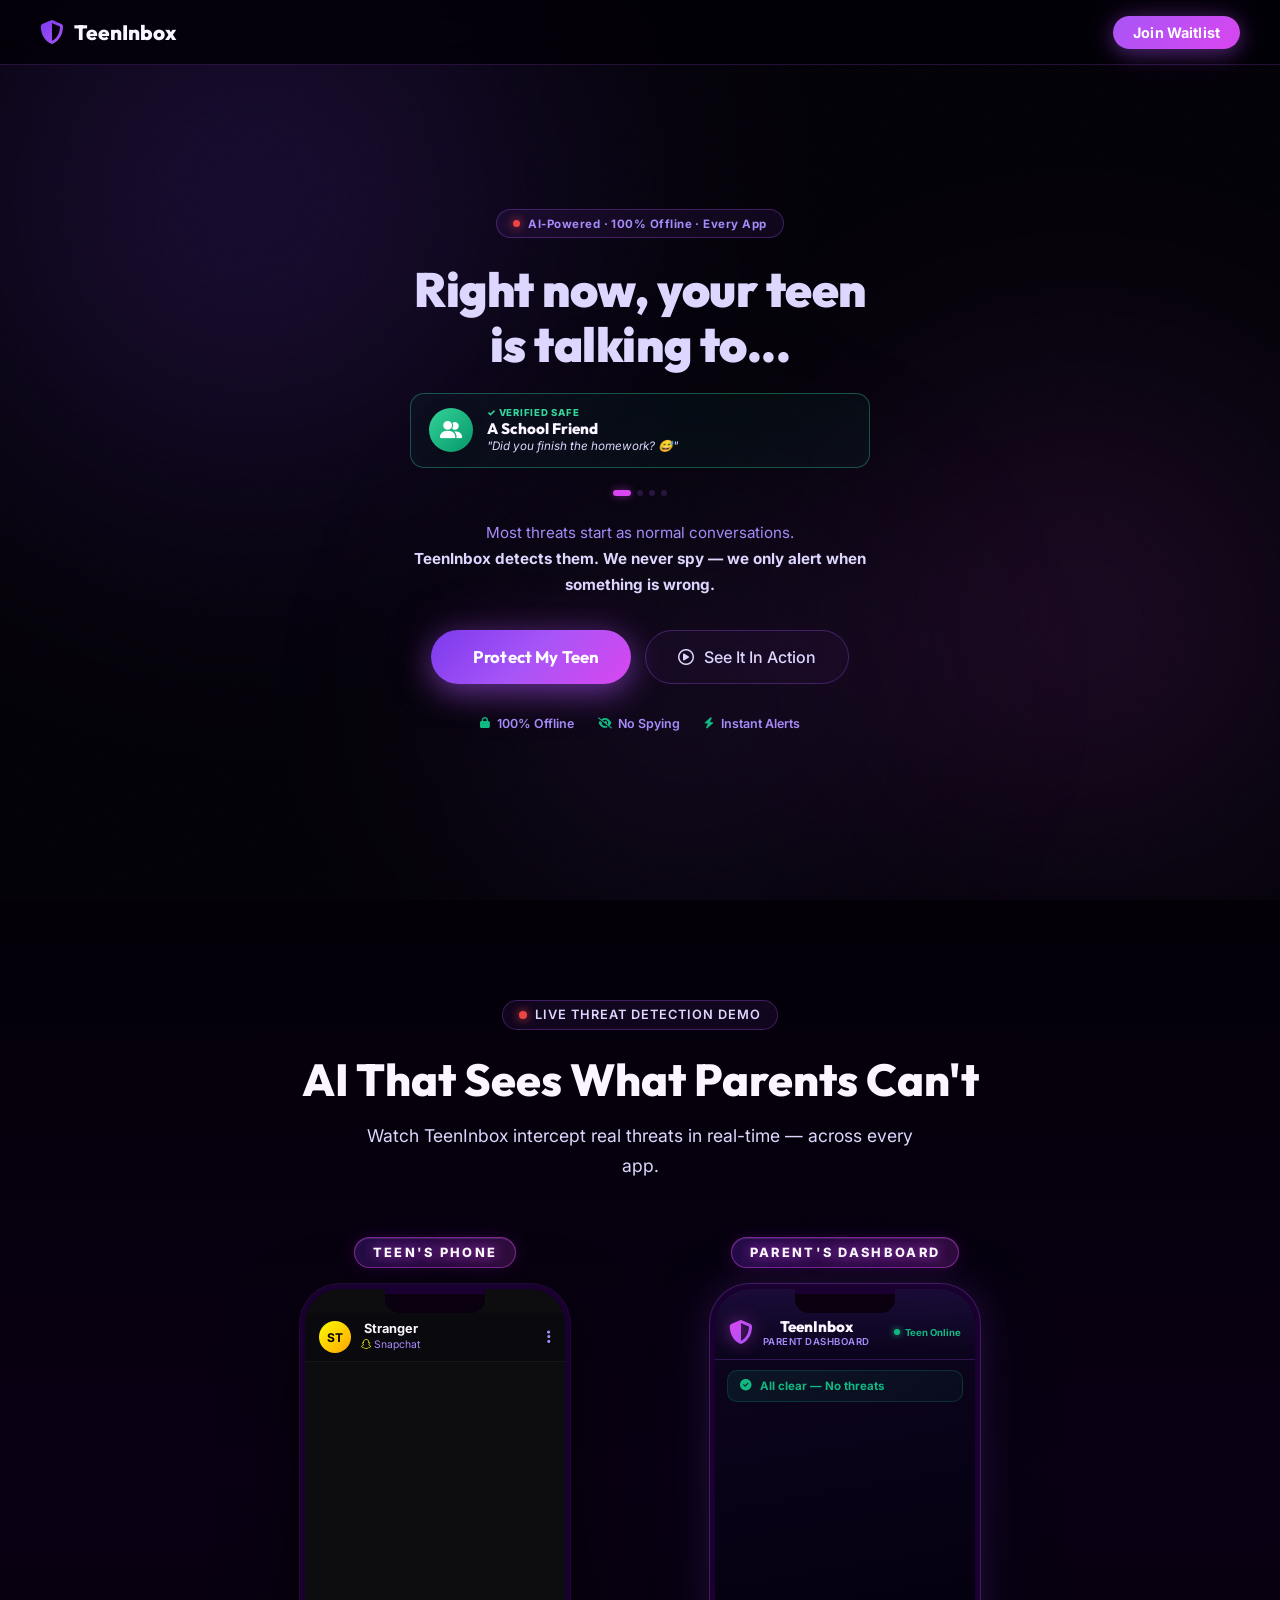
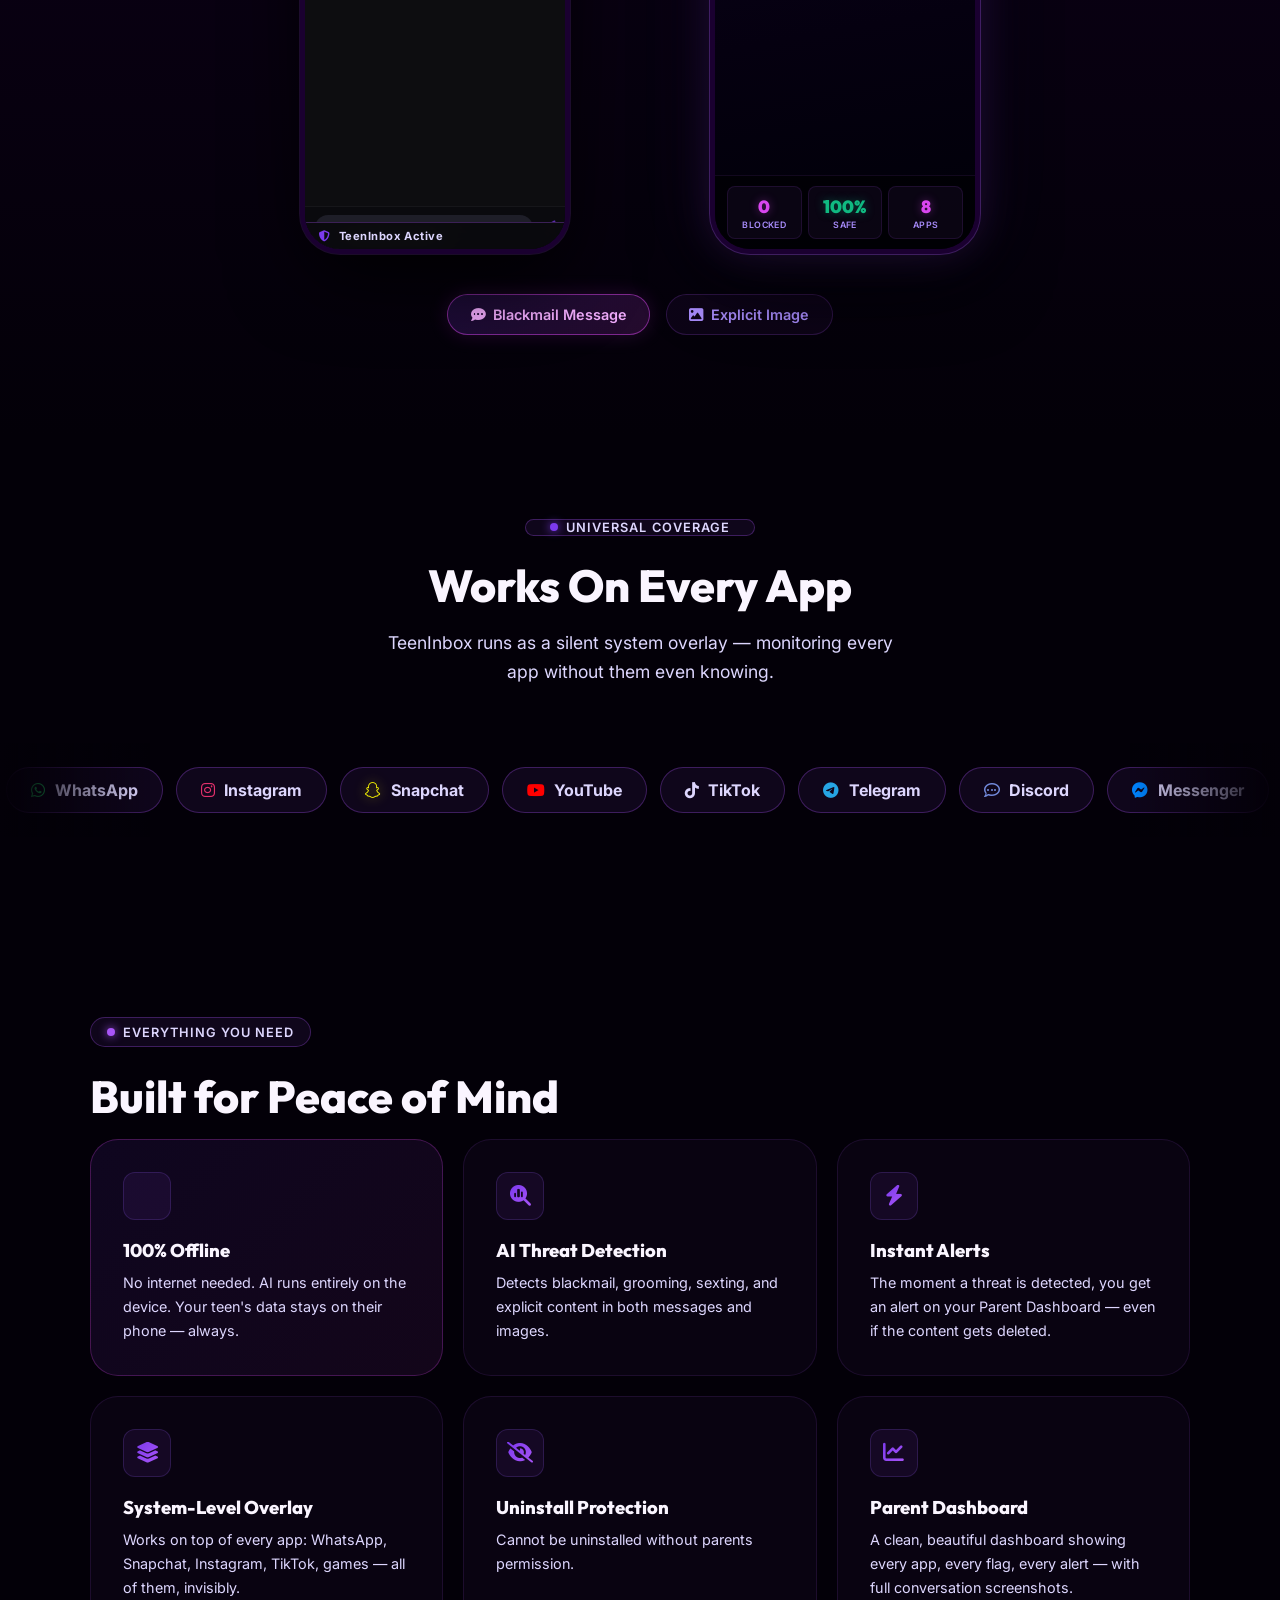
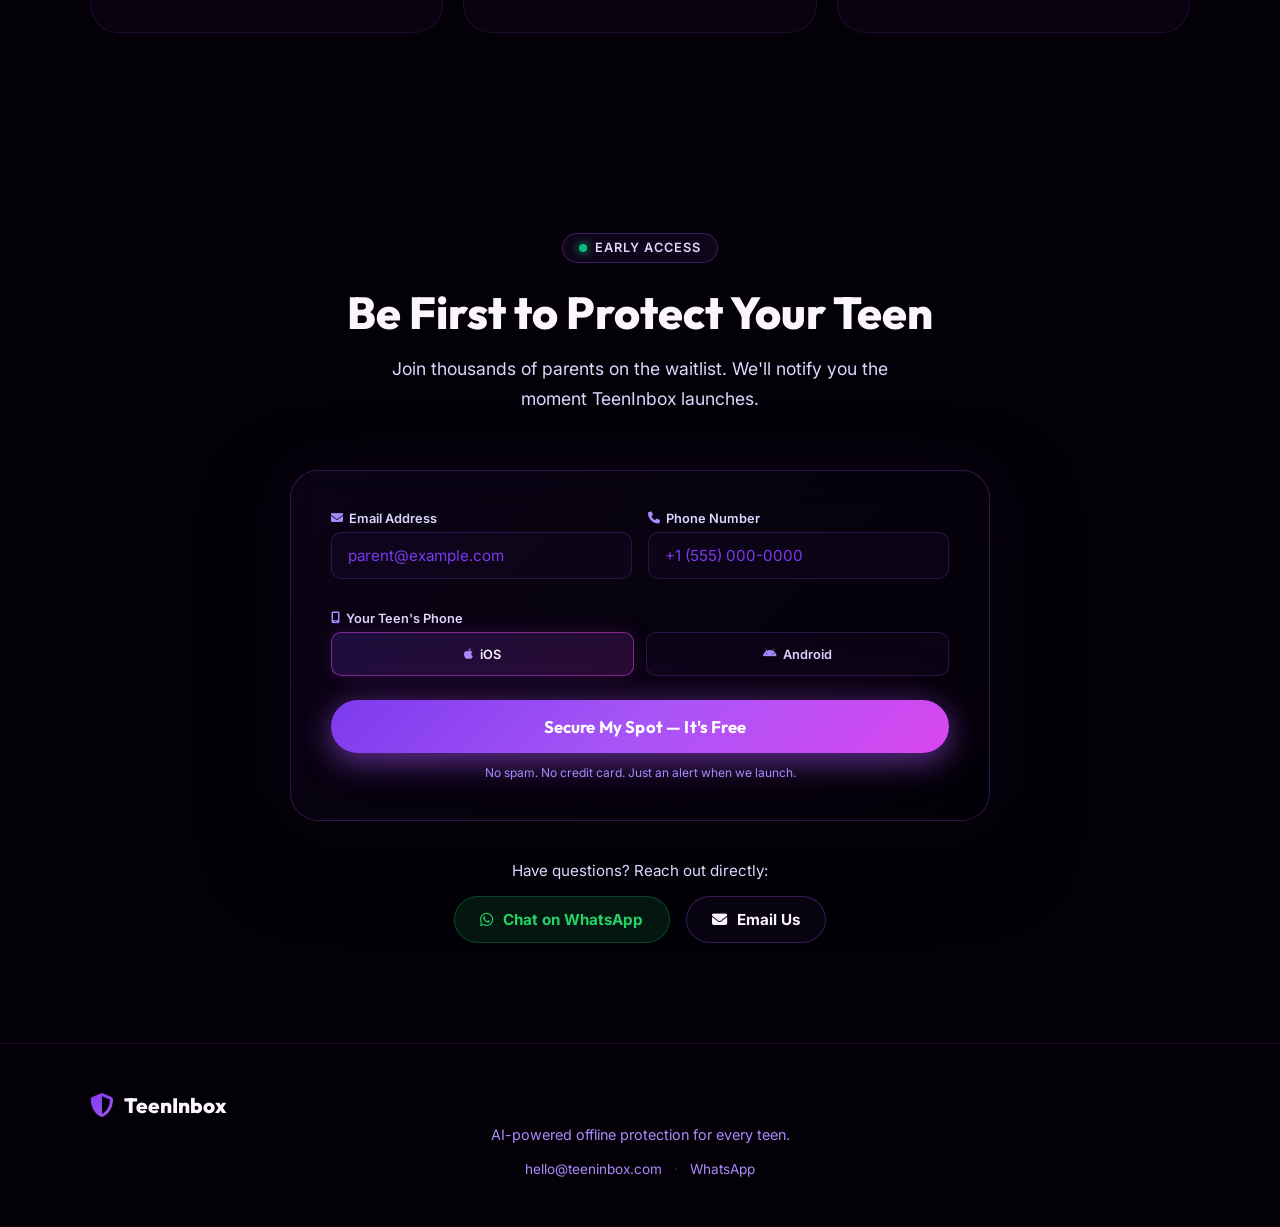
==== index.html @ 95991aaf "inital code" ====
<!DOCTYPE html>
<html lang="en">

<head>
    <meta charset="UTF-8">
    <meta name="viewport" content="width=device-width, initial-scale=1.0">
    <meta name="description"
        content="TeenInbox — AI-powered threat detection that monitors every app on your teen's phone, completely offline. Real-time alerts to parents.">
    <title>TeenInbox — Keep Your Teen Safe Online</title>
    <link rel="icon" type="image/svg+xml" href="favicon.svg">

    <link rel="preconnect" href="https://fonts.googleapis.com">
    <link rel="preconnect" href="https://fonts.gstatic.com" crossorigin>
    <link
        href="https://fonts.googleapis.com/css2?family=Outfit:wght@300;400;500;600;700;800;900&family=Inter:wght@300;400;500;600&display=swap"
        rel="stylesheet">
    <link rel="stylesheet" href="https://cdnjs.cloudflare.com/ajax/libs/font-awesome/6.5.1/css/all.min.css">
    <link rel="stylesheet" href="style.css">
</head>

<body>

    <!-- Cinematic Background -->
    <div id="bg-canvas">
        <div class="aurora aurora-1"></div>
        <div class="aurora aurora-2"></div>
        <div class="aurora aurora-3"></div>
        <div class="noise"></div>
    </div>

    <!-- ============================================================
     NAV
============================================================ -->
    <nav id="navbar">
        <div class="nav-inner">
            <div class="nav-logo">
                <i class="fa-solid fa-shield-halved nav-logo-icon"></i>
                <span>TeenInbox</span>
            </div>
            <div class="nav-actions">
                <a href="#waitlist" class="nav-cta">Join Waitlist</a>
            </div>
        </div>
    </nav>

    <!-- ============================================================
     HERO SECTION
============================================================ -->
    <section id="hero">
        <div class="hero-inner">

            <!-- Top eyebrow -->
            <div class="hero-eyebrow">
                <span class="live-dot"></span>
                <span>AI-Powered · 100% Offline · Every App</span>
            </div>

            <!-- Headline: the carousel IS the noun in the sentence -->
            <h1 class="hero-title">
                Right now, your teen<br>is talking to...
            </h1>

            <!-- Animated Persona Carousel -->
            <div class="persona-carousel" id="persona-carousel" aria-live="polite">
                <div class="persona-card active" data-persona="0">
                    <div class="persona-avatar" style="background: linear-gradient(135deg, #34d399, #059669)">
                        <i class="fa-solid fa-user-group"></i>
                    </div>
                    <div class="persona-info">
                        <div class="persona-label safe-label">✓ Verified Safe</div>
                        <div class="persona-name">A School Friend</div>
                        <div class="persona-msg">"Did you finish the homework? 😅"</div>
                    </div>
                </div>
                <div class="persona-card" data-persona="1">
                    <div class="persona-avatar" style="background: linear-gradient(135deg, #f59e0b, #b45309)">
                        <i class="fa-solid fa-user-secret"></i>
                    </div>
                    <div class="persona-info">
                        <div class="persona-label warn-label">⚠ Unknown Account</div>
                        <div class="persona-name">"classmate2009"</div>
                        <div class="persona-msg">"I go to your school too, trust me…"</div>
                    </div>
                </div>
                <div class="persona-card" data-persona="2">
                    <div class="persona-avatar" style="background: linear-gradient(135deg, #ef4444, #7f1d1d)">
                        <i class="fa-solid fa-triangle-exclamation"></i>
                    </div>
                    <div class="persona-info">
                        <div class="persona-label danger-label">🚨 Threat Detected</div>
                        <div class="persona-name">A Blackmailer</div>
                        <div class="persona-msg">"Send photos or I'll tell everyone."</div>
                    </div>
                </div>
                <div class="persona-card" data-persona="3">
                    <div class="persona-avatar" style="background: linear-gradient(135deg, #a855f7, #4c1d95)">
                        <i class="fa-solid fa-ban"></i>
                    </div>
                    <div class="persona-info">
                        <div class="persona-label danger-label">🔞 Content Blocked</div>
                        <div class="persona-name">A Predator</div>
                        <div class="persona-msg">"Here's a photo just for you 📷"</div>
                    </div>
                </div>
            </div>

            <!-- Dots -->
            <div class="persona-dots" id="persona-dots">
                <div class="persona-dot active" data-dot="0"></div>
                <div class="persona-dot" data-dot="1"></div>
                <div class="persona-dot" data-dot="2"></div>
                <div class="persona-dot" data-dot="3"></div>
            </div>

            <!-- Short, serious statement -->
            <p class="hero-sub">
                Most threats start as normal conversations.<br>
                <strong>TeenInbox detects them. We never spy — we only alert when something is wrong.</strong>
            </p>

            <!-- CTAs -->
            <div class="hero-ctas">
                <a href="#waitlist" class="btn-primary-main pulse-cta">
                    <i class="fa-solid fa-shield-check"></i>
                    Protect My Teen
                </a>
                <a href="#demo" class="btn-ghost">
                    <i class="fa-regular fa-circle-play"></i>
                    See It In Action
                </a>
            </div>

            <!-- Trust pills -->
            <div class="hero-trust">
                <div class="trust-item"><i class="fa-solid fa-lock"></i> 100% Offline</div>
                <div class="trust-item"><i class="fa-solid fa-eye-slash"></i> No Spying</div>
                <div class="trust-item"><i class="fa-solid fa-bolt"></i> Instant Alerts</div>
            </div>

        </div>
    </section>


    <!-- ============================================================
     CINEMATIC DEMO SECTION
============================================================ -->
    <section id="demo">
        <div class="demo-inner">
            <div class="section-eyebrow">
                <span class="badge-dot danger"></span>
                <span>Live Threat Detection Demo</span>
            </div>
            <h2 class="section-title">
                AI That Sees What Parents Can't
            </h2>
            <p class="section-sub">
                Watch TeenInbox intercept real threats in real-time — across every app.
            </p>

            <div class="demo-stage">
                <!-- Teen Phone -->
                <div class="device-wrapper teen-device-wrapper">
                    <div class="device-label">Teen's Phone</div>
                    <div class="device-phone" id="teen-phone">
                        <div class="device-notch"></div>
                        <div class="device-screen">
                            <!-- Dynamic App Scene renders here via JS -->
                            <div id="app-scene"></div>
                            <!-- TeenInbox overlay (always on top) -->
                            <div class="teeninbox-overlay" id="ti-overlay">
                                <div class="ti-bar">
                                    <i class="fa-solid fa-shield-halved"></i>
                                    <span>TeenInbox Active</span>
                                    <span class="ti-status-dot"></span>
                                </div>
                            </div>
                            <!-- Alert flash that fires on detection -->
                            <div class="detection-flash" id="detection-flash"></div>
                        </div>
                    </div>
                </div>

                <!-- Connection Line with signal pulses -->
                <div class="connection-line" id="connection-line">
                    <div class="signal-label">Encrypted Alert</div>
                    <div class="signal-pulse sp1"></div>
                    <div class="signal-pulse sp2"></div>
                    <div class="signal-pulse sp3"></div>
                    <svg viewBox="0 0 200 80" preserveAspectRatio="none">
                        <path id="conn-path" d="M0 40 C50 40, 150 40, 200 40" stroke="url(#lineGrad)" stroke-width="2"
                            fill="none" stroke-dasharray="6 4" />
                        <defs>
                            <linearGradient id="lineGrad" x1="0%" y1="0%" x2="100%" y2="0%">
                                <stop offset="0%" stop-color="#ef4444" />
                                <stop offset="100%" stop-color="#3b82f6" />
                            </linearGradient>
                        </defs>
                    </svg>
                </div>

                <!-- Parent Phone -->
                <div class="device-wrapper parent-device-wrapper">
                    <div class="device-label">Parent's Dashboard</div>
                    <div class="device-phone parent-phone" id="parent-phone">
                        <div class="device-notch"></div>
                        <div class="device-screen parent-screen">
                            <div class="parent-app-header">
                                <i class="fa-solid fa-shield-halved gradient-icon"></i>
                                <div>
                                    <div class="parent-app-name">TeenInbox</div>
                                    <div class="parent-app-sub">Parent Dashboard</div>
                                </div>
                                <div class="parent-teen-status">Teen Online</div>
                            </div>
                            <div class="parent-status-bar">
                                <div class="parent-status-item safe" id="parent-status-default">
                                    <i class="fa-solid fa-circle-check"></i>
                                    <span>All clear — No threats</span>
                                </div>
                            </div>
                            <div id="parent-alerts-list">
                                <!-- Alerts injected by JS -->
                            </div>
                            <div class="parent-stats">
                                <div class="stat-box">
                                    <div class="stat-num violet" id="stat-blocked">0</div>
                                    <div class="stat-label">Blocked</div>
                                </div>
                                <div class="stat-box">
                                    <div class="stat-num green" id="stat-safe">100%</div>
                                    <div class="stat-label">Safe</div>
                                </div>
                                <div class="stat-box">
                                    <div class="stat-num violet" id="stat-apps">8</div>
                                    <div class="stat-label">Apps</div>
                                </div>
                            </div>
                        </div>
                    </div>
                </div>
            </div>

            <!-- Scenario selector -->
            <div class="scenario-nav">
                <button class="scenario-btn active" data-scenario="0" id="btn-s0">
                    <i class="fa-solid fa-comment-dots"></i>
                    <span>Blackmail Message</span>
                </button>
                <button class="scenario-btn" data-scenario="1" id="btn-s1">
                    <i class="fa-solid fa-image"></i>
                    <span>Explicit Image</span>
                </button>
            </div>
        </div>
    </section>

    <!-- ============================================================
     APPS SUPPORT SECTION
============================================================ -->
    <section id="apps">
        <div class="apps-inner">
            <div class="section-eyebrow">
                <span class="badge-dot blue"></span>
                <span>Universal Coverage</span>
            </div>
            <h2 class="section-title">Works On Every App</h2>
            <p class="section-sub">TeenInbox runs as a silent system overlay — monitoring every app without them even
                knowing.</p>

            <div class="ticker-wrap">
                <div class="ticker-fade-left"></div>
                <div class="ticker-fade-right"></div>
                <div class="ticker-track">
                    <div class="ticker-set" id="ticker-a">
                        <div class="app-chip"><i class="fa-brands fa-whatsapp" style="color:#25d366"></i> WhatsApp</div>
                        <div class="app-chip"><i class="fa-brands fa-instagram" style="color:#e1306c"></i> Instagram
                        </div>
                        <div class="app-chip"><i class="fa-brands fa-snapchat"
                                style="color:#fffc00; filter: drop-shadow(0 0 6px #fffc00aa)"></i> Snapchat</div>
                        <div class="app-chip"><i class="fa-brands fa-youtube" style="color:#ff0000"></i> YouTube</div>
                        <div class="app-chip"><i class="fa-brands fa-tiktok"></i> TikTok</div>
                        <div class="app-chip"><i class="fa-brands fa-telegram" style="color:#26a5e4"></i> Telegram</div>
                        <div class="app-chip"><i class="fa-regular fa-comment-dots" style="color:#7289da"></i> Discord
                        </div>
                        <div class="app-chip"><i class="fa-brands fa-facebook-messenger" style="color:#0084ff"></i>
                            Messenger</div>
                    </div>
                    <!-- Duplicate for seamless loop -->
                    <div class="ticker-set" id="ticker-b" aria-hidden="true">
                        <div class="app-chip"><i class="fa-brands fa-whatsapp" style="color:#25d366"></i> WhatsApp</div>
                        <div class="app-chip"><i class="fa-brands fa-instagram" style="color:#e1306c"></i> Instagram
                        </div>
                        <div class="app-chip"><i class="fa-brands fa-snapchat"
                                style="color:#fffc00; filter: drop-shadow(0 0 6px #fffc00aa)"></i> Snapchat</div>
                        <div class="app-chip"><i class="fa-brands fa-youtube" style="color:#ff0000"></i> YouTube</div>
                        <div class="app-chip"><i class="fa-brands fa-tiktok"></i> TikTok</div>
                        <div class="app-chip"><i class="fa-brands fa-telegram" style="color:#26a5e4"></i> Telegram</div>
                        <div class="app-chip"><i class="fa-regular fa-comment-dots" style="color:#7289da"></i> Discord
                        </div>
                        <div class="app-chip"><i class="fa-brands fa-facebook-messenger" style="color:#0084ff"></i>
                            Messenger</div>
                    </div>
                </div>
            </div>
        </div>
    </section>

    <!-- ============================================================
     FEATURES SECTION
============================================================ -->
    <section id="features">
        <div class="features-inner">
            <div class="section-eyebrow">
                <span class="badge-dot purple"></span>
                <span>Everything You Need</span>
            </div>
            <h2 class="section-title">Built for Peace of Mind</h2>
            <div class="features-grid">
                <div class="feature-card fc-highlight">
                    <div class="fc-icon"><i class="fa-solid fa-wifi-slash"></i></div>
                    <h3>100% Offline</h3>
                    <p>No internet needed. AI runs entirely on the device. Your teen's data stays on their phone —
                        always.</p>
                </div>
                <div class="feature-card">
                    <div class="fc-icon"><i class="fa-solid fa-magnifying-glass-chart"></i></div>
                    <h3>AI Threat Detection</h3>
                    <p>Detects blackmail, grooming, sexting, and explicit content in both messages and images.</p>
                </div>
                <div class="feature-card">
                    <div class="fc-icon"><i class="fa-solid fa-bolt"></i></div>
                    <h3>Instant Alerts</h3>
                    <p>The moment a threat is detected, you get an alert on your Parent Dashboard — even if the content
                        gets deleted.</p>
                </div>
                <div class="feature-card">
                    <div class="fc-icon"><i class="fa-solid fa-layer-group"></i></div>
                    <h3>System-Level Overlay</h3>
                    <p>Works on top of every app: WhatsApp, Snapchat, Instagram, TikTok, games — all of them, invisibly.
                    </p>
                </div>
                <div class="feature-card">
                    <div class="fc-icon"><i class="fa-solid fa-eye-slash"></i></div>
                    <h3>Uninstall Protection</h3>
                    <p>Cannot be uninstalled without parents permission.</p>
                </div>
                <div class="feature-card">
                    <div class="fc-icon"><i class="fa-solid fa-chart-line"></i></div>
                    <h3>Parent Dashboard</h3>
                    <p>A clean, beautiful dashboard showing every app, every flag, every alert — with full conversation
                        screenshots.</p>
                </div>
            </div>
        </div>
    </section>

    <!-- ============================================================
     WAITLIST SECTION
============================================================ -->
    <section id="waitlist">
        <div class="waitlist-inner">
            <div class="section-eyebrow">
                <span class="badge-dot green"></span>
                <span>Early Access</span>
            </div>
            <h2 class="section-title">Be First to Protect Your Teen</h2>
            <p class="section-sub">Join thousands of parents on the waitlist. We'll notify you the moment TeenInbox
                launches.</p>

            <div class="waitlist-card">
                <div id="waitlist-form-wrap">
                    <form id="waitlist-form">
                        <div class="form-row">
                            <div class="form-group">
                                <label for="wl-email"><i class="fa-solid fa-envelope"></i> Email Address</label>
                                <input type="email" id="wl-email" placeholder="parent@example.com" required>
                            </div>
                            <div class="form-group">
                                <label for="wl-phone"><i class="fa-solid fa-phone"></i> Phone Number</label>
                                <input type="tel" id="wl-phone" placeholder="+1 (555) 000-0000" required>
                            </div>
                        </div>
                        <div class="form-group">
                            <label><i class="fa-solid fa-mobile-screen"></i> Your Teen's Phone</label>
                            <div class="os-toggle">
                                <input type="radio" name="os" id="os-ios" value="iOS" checked>
                                <label for="os-ios" class="os-opt">
                                    <i class="fa-brands fa-apple fs-4"></i>
                                    <span>iOS</span>
                                </label>
                                <input type="radio" name="os" id="os-android" value="Android">
                                <label for="os-android" class="os-opt">
                                    <i class="fa-brands fa-android fs-4"></i>
                                    <span>Android</span>
                                </label>
                            </div>
                        </div>
                        <button type="submit" class="btn-primary-main btn-submit-main">
                            <i class="fa-solid fa-shield-check"></i>
                            Secure My Spot — It's Free
                        </button>
                        <p class="form-disclaimer">No spam. No credit card. Just an alert when we launch.</p>
                    </form>
                </div>
                <div id="waitlist-success" class="d-none">
                    <div class="success-animation">
                        <div class="success-ring"></div>
                        <i class="fa-solid fa-shield-check success-icon-main"></i>
                    </div>
                    <h3>You're Protected!</h3>
                    <p>We've got you on the list. You'll be the first to know when TeenInbox launches.</p>
                </div>
            </div>

            <!-- Contact Options -->
            <div class="contact-strip">
                <p>Have questions? Reach out directly:</p>
                <div class="contact-btns">
                    <a href="https://wa.me/1234567890" target="_blank" class="contact-btn wa">
                        <i class="fa-brands fa-whatsapp"></i> Chat on WhatsApp
                    </a>
                    <a href="mailto:hello@teeninbox.com" class="contact-btn em">
                        <i class="fa-solid fa-envelope"></i> Email Us
                    </a>
                </div>
            </div>
        </div>
    </section>

    <!-- ============================================================
     FOOTER
============================================================ -->
    <footer id="footer">
        <div class="footer-inner">
            <div class="nav-logo">
                <i class="fa-solid fa-shield-halved nav-logo-icon"></i>
                <span>TeenInbox</span>
            </div>
            <p class="footer-tagline">AI-powered offline protection for every teen.</p>
            <div class="footer-links">
                <a href="mailto:hello@teeninbox.com">hello@teeninbox.com</a>
                <span>·</span>
                <a href="https://wa.me/1234567890" target="_blank">WhatsApp</a>
            </div>
        </div>
    </footer>

    <script src="script.js"></script>
</body>

</html>
---- style.css ----
/* ============================================================
   CSS RESET & DESIGN TOKENS
============================================================ */
*, *::before, *::after { box-sizing: border-box; margin: 0; padding: 0; }

:root {
    --bg:         #030008;
    --bg-2:       #0a0014;
    --surface:    rgba(168,85,247,0.04);
    --surface-2:  rgba(168,85,247,0.08);
    --border:     rgba(168,85,247,0.15);
    --border-2:   rgba(168,85,247,0.3);
    --blue:       #7c3aed;   /* Deep violet-blue */
    --purple:     #a855f7;   /* Electric violet */
    --violet:     #d946ef;   /* Fuchsia accent */
    --violet-2:   #c084fc;   /* Soft violet */
    --red:        #ef4444;
    --green:      #10b981;
    --text:       #faf5ff;
    --text-2:     #ddd6fe;
    --text-3:     #a78bfa;
    --radius-sm:  10px;
    --radius:     18px;
    --radius-lg:  28px;
    --radius-xl:  40px;
    --transition: 0.4s cubic-bezier(0.4,0,0.2,1);
}

html { scroll-behavior: smooth; }

body {
    background: var(--bg);
    color: var(--text);
    font-family: 'Inter', sans-serif;
    overflow-x: hidden;
    -webkit-font-smoothing: antialiased;
}

/* ============================================================
   CINEMATIC BACKGROUND
============================================================ */
#bg-canvas {
    position: fixed; inset: 0; z-index: 0; pointer-events: none; overflow: hidden;
}
.aurora {
    position: absolute; border-radius: 50%; filter: blur(100px);
    animation: auroraDrift 20s ease-in-out infinite alternate;
}
.aurora-1 {
    width: 900px; height: 900px;
    background: radial-gradient(ellipse, rgba(124,58,237,0.22) 0%, transparent 70%);
    top: -250px; left: -200px;
}
.aurora-2 {
    width: 700px; height: 700px;
    background: radial-gradient(ellipse, rgba(217,70,239,0.15) 0%, transparent 70%);
    top: 30%; right: -150px;
    animation-delay: -8s; animation-duration: 25s;
}
.aurora-3 {
    width: 600px; height: 600px;
    background: radial-gradient(ellipse, rgba(168,85,247,0.12) 0%, transparent 70%);
    bottom: -100px; left: 30%;
    animation-delay: -4s; animation-duration: 18s;
}
@keyframes auroraDrift {
    0%   { transform: translate(0,0) scale(1); }
    100% { transform: translate(60px, 80px) scale(1.1); }
}
.noise {
    position: absolute; inset: 0; opacity: 0.025;
    background-image: url("data:image/svg+xml,%3Csvg viewBox='0 0 256 256' xmlns='http://www.w3.org/2000/svg'%3E%3Cfilter id='noise'%3E%3CfeTurbulence type='fractalNoise' baseFrequency='0.9' numOctaves='4' stitchTiles='stitch'/%3E%3C/filter%3E%3Crect width='100%25' height='100%25' filter='url(%23noise)' opacity='1'/%3E%3C/svg%3E");
    background-size: 200px 200px;
}

/* ============================================================
   NAV
============================================================ */
#navbar {
    position: fixed; top: 0; left: 0; right: 0; z-index: 1000;
    padding: 0 1.5rem;
    background: rgba(3,0,8,0.85);
    backdrop-filter: blur(24px);
    -webkit-backdrop-filter: blur(24px);
    border-bottom: 1px solid rgba(168,85,247,0.2);
}
.nav-inner {
    max-width: 1200px; margin: 0 auto;
    height: 64px; display: flex; align-items: center; justify-content: space-between;
}
.nav-logo {
    display: flex; align-items: center; gap: 0.6rem;
    font-family: 'Outfit', sans-serif; font-weight: 800; font-size: 1.3rem;
    color: var(--text);
}
.nav-logo-icon {
    font-size: 1.5rem;
    background: linear-gradient(135deg, var(--blue), var(--purple));
    -webkit-background-clip: text; -webkit-text-fill-color: transparent;
}
.nav-cta {
    padding: 0.5rem 1.25rem; border-radius: 50px;
    background: linear-gradient(135deg, var(--purple), var(--violet));
    color: #fff; font-weight: 700; font-size: 0.9rem;
    text-decoration: none; transition: var(--transition);
    box-shadow: 0 4px 20px rgba(168,85,247,0.4), 0 0 40px rgba(217,70,239,0.15);
    letter-spacing: 0.01em;
}
.nav-cta:hover { transform: translateY(-2px); box-shadow: 0 8px 30px rgba(168,85,247,0.6), 0 0 50px rgba(217,70,239,0.2); }

/* ============================================================
   SHARED SECTION STYLES
============================================================ */
section { position: relative; z-index: 1; }

.section-eyebrow {
    display: inline-flex; align-items: center; gap: 0.5rem;
    padding: 0.4rem 1rem; border-radius: 50px;
    background: var(--surface-2); border: 1px solid var(--border-2);
    font-size: 0.8rem; font-weight: 600; color: var(--text-2);
    text-transform: uppercase; letter-spacing: 0.08em;
    margin-bottom: 1.5rem;
}
.badge-dot {
    width: 8px; height: 8px; border-radius: 50%;
}
.badge-dot.danger { background: var(--red); box-shadow: 0 0 10px var(--red); animation: dotPulse 2s infinite; }
.badge-dot.blue   { background: var(--blue); box-shadow: 0 0 10px var(--blue); }
.badge-dot.purple { background: var(--purple); box-shadow: 0 0 10px var(--purple); }
.badge-dot.green  { background: var(--green); box-shadow: 0 0 10px var(--green); }
@keyframes dotPulse {
    0%,100% { opacity: 1; }
    50% { opacity: 0.3; }
}

.section-title {
    font-family: 'Outfit', sans-serif;
    font-size: clamp(2rem, 4vw, 2.8rem); font-weight: 800;
    line-height: 1.15; margin-bottom: 1rem; color: var(--text);
}
.section-sub {
    font-size: 1.1rem; color: var(--text-2); max-width: 560px;
    margin: 0 auto 3.5rem auto; line-height: 1.7;
}

.text-gradient {
    background: linear-gradient(135deg, #d946ef 0%, #a855f7 40%, #c084fc 80%, #d946ef 100%);
    background-size: 200% auto;
    -webkit-background-clip: text; -webkit-text-fill-color: transparent;
    animation: gradientShift 4s linear infinite;
}
@keyframes gradientShift { to { background-position: 200% center; } }

.d-none { display: none !important; }

/* ============================================================
   BUTTONS
============================================================ */
.btn-primary-main {
    display: inline-flex; align-items: center; gap: 0.6rem;
    padding: 1rem 2rem; border-radius: 50px; border: none; cursor: pointer;
    background: linear-gradient(135deg, #7c3aed, #a855f7, #d946ef);
    color: #fff; font-family: 'Outfit', sans-serif;
    font-size: 1.05rem; font-weight: 700;
    text-decoration: none; transition: var(--transition);
    box-shadow: 0 8px 30px rgba(168,85,247,0.5), 0 0 60px rgba(217,70,239,0.15);
    letter-spacing: 0.01em;
}
.btn-primary-main:hover {
    transform: translateY(-3px);
    box-shadow: 0 16px 50px rgba(168,85,247,0.7), 0 0 80px rgba(217,70,239,0.25);
}
.pulse-cta {
    animation: subtlePulse 3s ease-in-out infinite;
}
@keyframes subtlePulse {
    0%,100% { box-shadow: 0 8px 30px rgba(168,85,247,0.5), 0 0 60px rgba(217,70,239,0.1); }
    50% { box-shadow: 0 10px 60px rgba(168,85,247,0.8), 0 0 100px rgba(217,70,239,0.3); }
}
.btn-ghost {
    display: inline-flex; align-items: center; gap: 0.6rem;
    padding: 1rem 2rem; border-radius: 50px; cursor: pointer;
    background: var(--surface); border: 1px solid var(--border-2);
    color: var(--text-2); font-size: 1rem; font-weight: 500;
    text-decoration: none; transition: var(--transition);
}
.btn-ghost:hover { background: var(--surface-2); color: var(--text); transform: translateY(-2px); }

/* ============================================================
   HERO
============================================================ */
#hero {
    min-height: 100vh; display: flex; align-items: center;
    padding: 100px 1.5rem 60px;
}
.hero-inner {
    max-width: 680px; margin: 0 auto; text-align: center;
    display: flex; flex-direction: column; align-items: center; gap: 0;
}
.hero-eyebrow {
    display: inline-flex; align-items: center; gap: 0.5rem;
    padding: 0.4rem 1rem; border-radius: 50px;
    background: var(--surface-2); border: 1px solid var(--border-2);
    font-size: 0.72rem; font-weight: 700; color: var(--text-3);
    margin-bottom: 1.5rem; letter-spacing: 0.04em;
}
.live-dot {
    width: 7px; height: 7px; border-radius: 50%;
    background: var(--red); box-shadow: 0 0 10px var(--red);
    animation: dotPulse 1.5s infinite;
}
.hero-title {
    font-family: 'Outfit', sans-serif;
    font-size: clamp(1.9rem, 5vw, 3rem);
    font-weight: 900; line-height: 1.15;
    margin-bottom: 1.25rem; color: var(--text-2);
    letter-spacing: -0.01em;
}
.hero-sub {
    font-size: 0.95rem; color: var(--text-3);
    max-width: 480px; margin: 0 auto 2rem;
    line-height: 1.7;
}
.hero-sub strong { color: var(--text-2); }
.hero-ctas {
    display: flex; gap: 0.85rem; justify-content: center;
    flex-wrap: wrap; margin-bottom: 2rem;
}
.hero-trust {
    display: flex; gap: 1.5rem; justify-content: center;
    flex-wrap: wrap;
}
.trust-item {
    display: flex; align-items: center; gap: 0.4rem;
    font-size: 0.78rem; color: var(--text-3); font-weight: 600;
}
.trust-item i { color: var(--green); font-size: 0.7rem; }

/* ============================================================
   PERSONA CAROUSEL
============================================================ */
.persona-carousel {
    position: relative;
    width: 100%;
    max-width: 460px;
    margin: 0 auto 0;
    height: 88px;
    flex-shrink: 0;
}
.persona-card {
    position: absolute;
    top: 0; left: 0; right: 0;
    display: flex; align-items: center; gap: 0.9rem;
    background: rgba(168,85,247,0.05);
    border: 1px solid rgba(168,85,247,0.2);
    border-radius: 14px; padding: 0.85rem 1.1rem;
    opacity: 0; transform: translateY(10px) scale(0.97);
    transition: opacity 0.5s ease, transform 0.5s ease;
    pointer-events: none; text-align: left;
}
.persona-card.active { opacity: 1; transform: translateY(0) scale(1); pointer-events: auto; }
.persona-card[data-persona="0"] { border-color: rgba(52,211,153,0.35); background: rgba(16,185,129,0.05); }
.persona-card[data-persona="1"] { border-color: rgba(245,158,11,0.35); background: rgba(245,158,11,0.05); }
.persona-card[data-persona="2"] { border-color: rgba(239,68,68,0.38); background: rgba(239,68,68,0.07); }
.persona-card[data-persona="3"] { border-color: rgba(124,58,237,0.4); background: rgba(124,58,237,0.08); }
.persona-avatar {
    width: 44px; height: 44px; border-radius: 50%; flex-shrink: 0;
    display: flex; align-items: center; justify-content: center;
    font-size: 1.1rem; color: #fff;
    box-shadow: 0 4px 15px rgba(0,0,0,0.25);
}
.persona-info { flex: 1; min-width: 0; }
.persona-label {
    font-size: 0.6rem; font-weight: 800; text-transform: uppercase;
    letter-spacing: 0.08em; margin-bottom: 1px;
}
.safe-label   { color: #34d399; }
.warn-label   { color: #f59e0b; }
.danger-label { color: #ef4444; }
.persona-name {
    font-family: 'Outfit', sans-serif; font-size: 0.95rem; font-weight: 800;
    color: var(--text); margin-bottom: 1px;
    white-space: nowrap; overflow: hidden; text-overflow: ellipsis;
}
.persona-msg {
    font-size: 0.73rem; color: var(--text-2); font-style: italic;
    white-space: nowrap; overflow: hidden; text-overflow: ellipsis;
}
.persona-dots {
    display: flex; gap: 6px; justify-content: center;
    padding: 0.6rem 0 1.5rem;
}
.persona-dot {
    width: 6px; height: 6px; border-radius: 50%; cursor: pointer;
    background: rgba(168,85,247,0.2); transition: all 0.35s ease;
}
.persona-dot.active {
    background: #d946ef; width: 18px; border-radius: 3px;
    box-shadow: 0 0 8px rgba(217,70,239,0.5);
}

/* ============================================================
   DEMO SECTION
============================================================ */
#demo {
    padding: 100px 1.5rem;
    background: linear-gradient(to bottom, var(--bg) 0%, var(--bg-2) 50%, var(--bg) 100%);
}
.demo-inner {
    max-width: 1100px; margin: 0 auto; text-align: center;
}

/* Demo Stage */
.demo-stage {
    display: flex; align-items: center; justify-content: center;
    gap: 0; flex-wrap: wrap; margin-bottom: 2.5rem;
}

/* Device wrappers */
.device-wrapper { display: flex; flex-direction: column; align-items: center; gap: 1rem; }
.device-label {
    font-size: 0.8rem; font-weight: 800; text-transform: uppercase;
    letter-spacing: 0.18em;
    color: #fff;
    text-shadow: 0 0 12px rgba(217,70,239,0.9), 0 0 25px rgba(168,85,247,0.5);
    background: linear-gradient(135deg, rgba(124,58,237,0.25), rgba(217,70,239,0.2));
    padding: 7px 18px; border-radius: 50px;
    border: 1px solid rgba(217,70,239,0.5);
    box-shadow: 0 0 20px rgba(217,70,239,0.15), inset 0 1px 0 rgba(255,255,255,0.1);
}

/* Phone */
.device-phone {
    width: 270px; height: 570px; border-radius: var(--radius-xl);
    background: #0a0010; border: 5px solid #1a0030;
    box-shadow:
        0 0 0 1px rgba(168,85,247,0.15),
        0 30px 80px -10px rgba(0,0,0,0.9),
        inset 0 0 30px rgba(0,0,0,0.5);
    position: relative; overflow: hidden;
}
.device-notch {
    position: absolute; top: 0; left: 50%; transform: translateX(-50%);
    width: 100px; height: 24px; background: #0a0010; border: none;
    border-bottom-left-radius: 14px; border-bottom-right-radius: 14px; z-index: 20;
    border-top: 5px solid #1a0030;
}
.device-screen {
    width: 100%; height: 100%; overflow: hidden;
    display: flex; flex-direction: column; position: relative;
}

/* Parent phone glow effect */
.parent-phone {
    box-shadow:
        0 0 0 1px rgba(168,85,247,0.3),
        0 0 40px rgba(168,85,247,0.15),
        0 0 80px rgba(124,58,237,0.08),
        0 30px 80px -10px rgba(0,0,0,0.9);
}

/* Connection Line */
.connection-line {
    width: 140px; display: flex; flex-direction: column; align-items: center;
    gap: 0.4rem; position: relative; flex-shrink: 0;
    opacity: 0; transition: opacity 0.5s ease;
}
.connection-line.active { opacity: 1; }
.connection-line svg { width: 100%; height: 40px; display: block; }
.signal-label {
    font-size: 0.65rem; font-weight: 700; text-transform: uppercase;
    letter-spacing: 0.1em; color: var(--red); text-align: center;
}
.signal-pulse {
    position: absolute; top: 50%; width: 12px; height: 12px;
    border-radius: 50%; background: var(--red);
    box-shadow: 0 0 10px var(--red);
    animation: movePulse 1.5s ease-in-out infinite;
    opacity: 0;
}
.sp1 { animation-delay: 0s; }
.sp2 { animation-delay: 0.5s; }
.sp3 { animation-delay: 1s; }
@keyframes movePulse {
    0%   { left: 0; opacity: 0; }
    15%  { opacity: 1; }
    85%  { opacity: 1; }
    100% { left: calc(100% - 12px); opacity: 0; }
}

/* ============================================================
   APP SCENE (Teen Phone Interior — JS-rendered)
============================================================ */
#app-scene {
    flex: 1; overflow: hidden; position: relative;
    display: flex; flex-direction: column;
}

/* TeenInbox Overlay bar */
.teeninbox-overlay {
    position: absolute; bottom: 0; left: 0; right: 0; z-index: 50;
}
.ti-bar {
    background: rgba(10, 10, 14, 0.92);
    backdrop-filter: blur(12px);
    border-top: 1px solid var(--border-2);
    padding: 6px 14px;
    display: flex; align-items: center; gap: 0.5rem;
    font-size: 0.7rem; font-weight: 700; color: var(--text-2);
    letter-spacing: 0.05em;
}
.ti-bar i { color: var(--blue); }
.ti-bar span:last-child { display: none; }
.ti-status-dot {
    width: 7px; height: 7px; border-radius: 50%; background: var(--green);
    box-shadow: 0 0 8px var(--green); margin-left: auto;
    animation: dotPulse 2s infinite;
}

/* Detection Flash */
.detection-flash {
    position: absolute; inset: 0; z-index: 40; pointer-events: none;
    border-radius: var(--radius-xl);
    background: radial-gradient(circle at center, rgba(239,68,68,0.3) 0%, transparent 80%);
    opacity: 0; transition: opacity 0.2s ease;
}
.detection-flash.active { opacity: 1; animation: flash 0.3s ease 2; }
@keyframes flash { 0%,100%{opacity:0.8} 50%{opacity:0.1} }

/* App Scene: Chat UI */
.app-bg {
    flex: 1; display: flex; flex-direction: column;
    background: #0d0d10; padding-top: 24px;
}
.app-header-bar {
    padding: 8px 14px; display: flex; align-items: center; gap: 10px;
    border-bottom: 1px solid rgba(255,255,255,0.05);
    background: rgba(10,10,14,0.95);
}
.app-header-avatar {
    width: 32px; height: 32px; border-radius: 50%;
    background: linear-gradient(135deg, #334155, #1e293b);
    display: flex; align-items: center; justify-content: center;
    font-size: 0.75rem; color: var(--text-2); font-weight: 700;
}
.app-header-name { font-size: 0.8rem; font-weight: 700; color: var(--text); line-height: 1; }
.app-header-sub { font-size: 0.65rem; color: var(--text-3); margin-top: 2px; }
.app-header-icon { margin-left: auto; color: var(--text-3); font-size: 0.9rem; }

.app-messages {
    flex: 1; overflow: hidden; padding: 12px 12px 8px;
    display: flex; flex-direction: column; gap: 8px;
}

.msg-bubble {
    max-width: 82%; padding: 9px 13px; border-radius: 16px;
    font-size: 0.8rem; line-height: 1.5; color: var(--text);
    opacity: 0; animation-fill-mode: forwards;
    animation-name: bubblePop; animation-duration: 0.4s; animation-timing-function: cubic-bezier(0.34,1.56,0.64,1);
}
@keyframes bubblePop {
    0%   { opacity: 0; transform: translateY(12px) scale(0.9); }
    100% { opacity: 1; transform: translateY(0) scale(1); }
}
.msg-them { background: #1e1e28; border-bottom-left-radius: 4px; align-self: flex-start; }
.msg-me   { background: linear-gradient(135deg, #1e3a8a, #312e81); border-bottom-right-radius: 4px; align-self: flex-end; }

/* Threat message envelope */
.msg-threat {
    background: #1e1e28; border-bottom-left-radius: 4px; align-self: flex-start;
    border: 1px solid rgba(239,68,68,0.0);
    transition: border-color 0.4s ease, background 0.4s ease;
    position: relative; overflow: hidden;
}
.msg-threat.flagged {
    border-color: rgba(239,68,68,0.5);
    background: rgba(239,68,68,0.08);
}

/* Image bubble */
.img-bubble {
    width: 170px; height: 210px; border-radius: 14px;
    background-size: cover; background-position: center;
    display: flex; flex-direction: column;
    align-items: center; justify-content: center;
    position: relative; overflow: hidden;
    align-self: flex-start; margin: 0;
    opacity: 0; animation-fill-mode: forwards;
    animation-name: bubblePop; animation-duration: 0.4s; animation-timing-function: cubic-bezier(0.34,1.56,0.64,1);
    box-shadow: inset 0 0 0 1px rgba(255,255,255,0.1);
}
.img-bubble-inner {
    width: 100%; height: 100%;
    backdrop-filter: blur(8px);
    -webkit-backdrop-filter: blur(8px);
    background: rgba(0,0,0,0.2);
    transition: all 0.5s ease;
    display: flex; align-items: center; justify-content: center;
}
.img-bubble.censored .img-bubble-inner { backdrop-filter: blur(25px); -webkit-backdrop-filter: blur(25px); background: rgba(0,0,0,0.6); }

/* Laser scanner on image */
.img-scanner {
    position: absolute; top: -100%; left: 0; width: 100%;
    height: 60%; pointer-events: none; z-index: 5;
    background: linear-gradient(to bottom, transparent, rgba(239,68,68,0.5) 80%, rgba(239,68,68,0.9));
    border-bottom: 2px solid var(--red);
    box-shadow: 0 6px 20px rgba(239,68,68,0.5);
    opacity: 0;
}

/* Blocked badge overlay on image */
.img-blocked-badge {
    position: absolute; inset: 0; display: flex;
    flex-direction: column; align-items: center; justify-content: center;
    background: rgba(0,0,0,0.7); border-radius: 14px;
    opacity: 0; transform: scale(0.85);
    transition: all 0.4s cubic-bezier(0.34,1.56,0.64,1); z-index: 6;
    gap: 4px;
}
.img-blocked-badge.visible { opacity: 1; transform: scale(1); }
.img-blocked-badge i { font-size: 1.8rem; color: var(--red); }
.img-blocked-badge .blocked-title { font-size: 0.7rem; font-weight: 800; color: var(--red); text-transform: uppercase; letter-spacing: 0.05em; text-align: center; }
.shared-pill {
    display: flex; align-items: center; gap: 4px;
    background: var(--blue); color: #fff; border-radius: 50px;
    padding: 3px 8px; font-size: 0.6rem; font-weight: 700;
    margin-top: 4px;
}

/* Text threat blocked overlay */
.threat-blocked-bar {
    display: flex; align-items: center; gap: 6px;
    background: rgba(239,68,68,0.12); border-radius: 8px;
    padding: 5px 8px; margin-top: 6px;
    font-size: 0.65rem; font-weight: 700; color: var(--red);
    opacity: 0; transform: translateY(5px);
    transition: all 0.3s ease;
}
.threat-blocked-bar.visible { opacity: 1; transform: translateY(0); }
.tb-share {
    margin-left: auto; display: flex; align-items: center; gap: 3px;
    background: var(--blue); color: #fff;
    border-radius: 50px; padding: 2px 7px; font-size: 0.58rem; font-weight: 700;
}

/* Typing indicator */
.typing-indicator {
    display: flex; align-items: center; gap: 4px;
    background: #1e1e28; border-radius: 12px; padding: 8px 12px;
    align-self: flex-start; width: fit-content;
}
.typing-dot {
    width: 5px; height: 5px; border-radius: 50%; background: var(--text-3);
    animation: typingBounce 1.2s ease-in-out infinite;
}
.typing-dot:nth-child(2) { animation-delay: 0.2s; }
.typing-dot:nth-child(3) { animation-delay: 0.4s; }
@keyframes typingBounce { 0%,60%,100%{transform:translateY(0)} 30%{transform:translateY(-5px)} }

/* Fake app chat input */
.app-input-bar {
    padding: 8px 10px; background: rgba(10,10,14,0.95);
    border-top: 1px solid rgba(255,255,255,0.05);
    display: flex; align-items: center; gap: 8px;
}
.app-fake-input {
    flex: 1; background: #1e1e28; border-radius: 20px;
    padding: 6px 12px; font-size: 0.7rem; color: var(--text-3);
}
.app-send-icon { color: var(--blue); font-size: 0.9rem; opacity: 0.7; }

/* ============================================================
   PARENT SCREEN
============================================================ */
.parent-screen {
    background: linear-gradient(170deg, #0d0520 0%, #050010 60%, #000008 100%) !important;
    padding: 0;
}
.parent-app-header {
    display: flex; align-items: center; gap: 10px;
    padding: 28px 14px 12px;
    background: linear-gradient(to bottom, rgba(124,58,237,0.12), transparent);
    border-bottom: 1px solid rgba(168,85,247,0.15);
}
.gradient-icon {
    font-size: 1.5rem;
    background: linear-gradient(135deg, #d946ef, #a855f7);
    -webkit-background-clip: text; -webkit-text-fill-color: transparent;
    filter: drop-shadow(0 0 8px rgba(217,70,239,0.5));
}
.parent-app-name { font-size: 0.95rem; font-weight: 800; font-family: 'Outfit', sans-serif; color: #faf5ff; }
.parent-app-sub  { font-size: 0.6rem; color: #a78bfa; font-weight: 600; text-transform: uppercase; letter-spacing: 0.05em; }

/* Teen status online indicator */
.parent-teen-status {
    display: flex; align-items: center; gap: 5px; margin-left: auto;
    font-size: 0.6rem; color: var(--green); font-weight: 700;
}
.parent-teen-status::before {
    content: ''; width: 6px; height: 6px; border-radius: 50%;
    background: var(--green); box-shadow: 0 0 6px var(--green);
    animation: dotPulse 2s infinite;
}

.parent-status-bar { padding: 10px 12px; }
.parent-status-item {
    display: flex; align-items: center; gap: 8px;
    padding: 8px 12px; border-radius: 10px;
    font-size: 0.72rem; font-weight: 700;
}
.parent-status-item.safe {
    background: linear-gradient(135deg, rgba(16,185,129,0.1), rgba(16,185,129,0.05));
    color: var(--green); border: 1px solid rgba(16,185,129,0.2);
}
.parent-status-item.alert {
    background: linear-gradient(135deg, rgba(239,68,68,0.15), rgba(239,68,68,0.05));
    color: var(--red); border: 1px solid rgba(239,68,68,0.3);
    box-shadow: 0 0 20px rgba(239,68,68,0.15), inset 0 1px 0 rgba(239,68,68,0.1);
    animation: alertBlink 1s ease-in-out 3;
}
@keyframes alertBlink {
    0%,100% { box-shadow: 0 0 20px rgba(239,68,68,0.15); }
    50% { box-shadow: 0 0 30px rgba(239,68,68,0.4); }
}

#parent-alerts-list { padding: 0 12px; display: flex; flex-direction: column; gap: 8px; flex: 1; overflow: hidden; }

.parent-alert-card {
    background: linear-gradient(145deg, rgba(239,68,68,0.1), rgba(30,0,20,0.6));
    border: 1px solid rgba(239,68,68,0.3);
    border-left: 3px solid var(--red);
    border-radius: 10px; padding: 10px 12px;
    opacity: 0; transform: translateY(-12px);
    animation: alertDrop 0.5s cubic-bezier(0.34,1.56,0.64,1) forwards;
    box-shadow: 0 4px 20px rgba(239,68,68,0.1), 0 0 0 1px rgba(239,68,68,0.05);
}
@keyframes alertDrop { to { opacity: 1; transform: translateY(0); } }
.pac-top { display: flex; align-items: center; gap: 5px; margin-bottom: 5px; }
.pac-badge {
    background: linear-gradient(135deg, #dc2626, #ef4444); color: #fff;
    font-size: 0.55rem; font-weight: 900; text-transform: uppercase;
    letter-spacing: 0.08em; padding: 2px 7px; border-radius: 4px;
    box-shadow: 0 2px 8px rgba(239,68,68,0.4);
}
.pac-app { font-size: 0.62rem; color: #a78bfa; font-weight: 700; margin-left: auto; }
.pac-msg { font-size: 0.75rem; font-weight: 700; color: #faf5ff; line-height: 1.4; }
.pac-time { font-size: 0.58rem; color: #7c3aed; margin-top: 4px; font-weight: 600; }

.parent-stats {
    display: flex; gap: 6px; padding: 10px 12px;
    background: rgba(0,0,0,0.5); border-top: 1px solid rgba(168,85,247,0.1);
}
.stat-box {
    flex: 1; border-radius: 8px;
    padding: 8px 4px; text-align: center;
    background: rgba(168,85,247,0.06);
    border: 1px solid rgba(168,85,247,0.12);
}
.stat-num { font-family: 'Outfit', sans-serif; font-size: 1.1rem; font-weight: 900; color: #fff; }
.stat-num.green { color: var(--green); text-shadow: 0 0 10px rgba(16,185,129,0.4); }
.stat-num.violet { color: #d946ef; text-shadow: 0 0 10px rgba(217,70,239,0.4); }
.stat-label { font-size: 0.55rem; color: #a78bfa; font-weight: 600; margin-top: 1px; text-transform: uppercase; letter-spacing: 0.05em; }

/* Scenario Nav */
.scenario-nav {
    display: flex; gap: 1rem; justify-content: center; flex-wrap: wrap;
    margin-top: 1.5rem;
}
.scenario-btn {
    display: inline-flex; align-items: center; gap: 0.5rem;
    padding: 0.7rem 1.4rem; border-radius: 50px; cursor: pointer;
    background: rgba(168,85,247,0.05); border: 1px solid rgba(168,85,247,0.2);
    color: #a78bfa; font-size: 0.9rem; font-weight: 600;
    transition: var(--transition); font-family: 'Inter', sans-serif;
}
.scenario-btn:hover { background: rgba(168,85,247,0.1); color: var(--text); }
.scenario-btn.active {
    background: linear-gradient(135deg, rgba(124,58,237,0.2), rgba(217,70,239,0.15));
    border-color: rgba(217,70,239,0.5);
    color: #f0abfc;
    box-shadow: 0 0 20px rgba(217,70,239,0.15);
}

/* ============================================================
   APPS TICKER
============================================================ */
#apps { padding: 80px 0; overflow: hidden; }
.apps-inner { text-align: center; }
.apps-inner .section-title, .apps-inner .section-sub, .apps-inner .section-eyebrow {
    padding: 0 1.5rem;
}

.ticker-wrap { position: relative; overflow: hidden; padding: 1.5rem 0; }
.ticker-fade-left, .ticker-fade-right {
    position: absolute; top: 0; width: 150px; height: 100%; z-index: 2; pointer-events: none;
}
.ticker-fade-left  { left: 0; background: linear-gradient(to right, var(--bg), transparent); }
.ticker-fade-right { right: 0; background: linear-gradient(to left, var(--bg), transparent); }

.ticker-track {
    display: flex; width: max-content;
    animation: tickerScroll 25s linear infinite;
}
.ticker-set { display: flex; gap: 0; }
.app-chip {
    display: inline-flex; align-items: center; gap: 0.6rem;
    padding: 0.75rem 1.5rem; margin: 0 0.4rem;
    background: var(--surface-2); border: 1px solid var(--border-2);
    border-radius: 50px;
    font-size: 1rem; font-weight: 700; color: var(--text-2);
    white-space: nowrap;
    transition: var(--transition);
}
.app-chip:hover { background: var(--surface); color: var(--text); transform: scale(1.05); }
@keyframes tickerScroll {
    0% { transform: translateX(0); }
    100% { transform: translateX(-50%); }
}

/* ============================================================
   FEATURES GRID
============================================================ */
#features { padding: 100px 1.5rem; }
.features-inner { max-width: 1100px; margin: 0 auto; }

.features-grid {
    display: grid; grid-template-columns: repeat(auto-fit, minmax(300px, 1fr));
    gap: 1.25rem;
}
.feature-card {
    background: rgba(168,85,247,0.04); border: 1px solid rgba(168,85,247,0.12);
    border-radius: var(--radius-lg); padding: 2rem;
    transition: var(--transition); cursor: default;
}
.feature-card:hover {
    background: rgba(168,85,247,0.08); border-color: rgba(217,70,239,0.3);
    transform: translateY(-4px);
    box-shadow: 0 20px 40px rgba(0,0,0,0.4), 0 0 30px rgba(168,85,247,0.08);
}
.fc-highlight {
    background: linear-gradient(135deg, rgba(124,58,237,0.1), rgba(217,70,239,0.08));
    border-color: rgba(217,70,239,0.25);
    grid-column: 1 / -1;
}
@media (min-width: 700px) {
    .fc-highlight { grid-column: 1; }
}
.fc-icon {
    width: 48px; height: 48px; border-radius: 12px;
    background: linear-gradient(135deg, rgba(59,130,246,0.15), rgba(139,92,246,0.15));
    border: 1px solid rgba(139,92,246,0.2);
    display: flex; align-items: center; justify-content: center;
    font-size: 1.2rem; margin-bottom: 1.2rem;
    background-image: linear-gradient(135deg, var(--blue), var(--purple));
    -webkit-background-clip: text; -webkit-text-fill-color: transparent;
    /* icon inside: */
}
.fc-icon i {
    background: linear-gradient(135deg, var(--blue), var(--purple));
    -webkit-background-clip: text; -webkit-text-fill-color: transparent;
    font-size: 1.3rem;
}
.fc-icon { background: var(--surface-2); -webkit-text-fill-color: unset; }
.feature-card h3 {
    font-family: 'Outfit', sans-serif; font-size: 1.15rem; font-weight: 800;
    margin-bottom: 0.6rem; color: var(--text);
}
.feature-card p { font-size: 0.9rem; color: var(--text-2); line-height: 1.65; }

/* ============================================================
   WAITLIST
============================================================ */
#waitlist { padding: 100px 1.5rem; }
.waitlist-inner { max-width: 700px; margin: 0 auto; text-align: center; }

.waitlist-card {
    background: linear-gradient(135deg, rgba(124,58,237,0.06), rgba(3,0,8,0.8));
    border: 1px solid rgba(168,85,247,0.25);
    border-radius: var(--radius-lg); padding: 2.5rem;
    backdrop-filter: blur(20px); -webkit-backdrop-filter: blur(20px);
    box-shadow: 0 30px 80px rgba(0,0,0,0.5), 0 0 60px rgba(168,85,247,0.08);
    margin-bottom: 2.5rem; text-align: left;
}

.form-row { display: grid; grid-template-columns: 1fr 1fr; gap: 1rem; margin-bottom: 1rem; }
@media (max-width: 520px) { .form-row { grid-template-columns: 1fr; } }

.form-group { display: flex; flex-direction: column; gap: 0.4rem; margin-bottom: 1rem; }
.form-group label {
    font-size: 0.8rem; font-weight: 600; color: var(--text-2);
    display: flex; align-items: center; gap: 0.4rem;
}
.form-group label i { color: var(--text-3); font-size: 0.75rem; }
.form-group input {
    background: rgba(168,85,247,0.04); border: 1px solid rgba(168,85,247,0.2);
    border-radius: var(--radius-sm); padding: 0.8rem 1rem;
    color: var(--text); font-size: 0.95rem; font-family: 'Inter', sans-serif;
    transition: var(--transition); outline: none;
}
.form-group input:focus {
    border-color: #d946ef;
    box-shadow: 0 0 0 3px rgba(217,70,239,0.2), 0 0 20px rgba(217,70,239,0.1);
    background: rgba(217,70,239,0.04);
}
.form-group input::placeholder { color: #7c3aed; }

.os-toggle { display: flex; gap: 0.75rem; flex-wrap: wrap; }
.os-toggle input[type="radio"] { display: none; }
.os-opt {
    flex: 1; display: flex; align-items: center; justify-content: center; gap: 0.5rem;
    padding: 0.85rem 1.5rem; border-radius: var(--radius-sm);
    background: rgba(168,85,247,0.04); border: 1px solid rgba(168,85,247,0.2);
    color: #a78bfa; font-weight: 600; font-size: 0.9rem;
    cursor: pointer; transition: var(--transition);
}
.os-toggle input:checked + .os-opt {
    background: linear-gradient(135deg, rgba(124,58,237,0.2), rgba(217,70,239,0.15));
    border-color: rgba(217,70,239,0.5); color: var(--text);
    box-shadow: 0 0 20px rgba(217,70,239,0.15);
}

.btn-submit-main { width: 100%; justify-content: center; margin-top: 0.5rem; }
.form-disclaimer { text-align: center; font-size: 0.75rem; color: var(--text-3); margin-top: 0.75rem; }

/* Success state */
#waitlist-success { text-align: center; padding: 2rem 0; }
.success-animation { position: relative; width: 100px; height: 100px; margin: 0 auto 1.5rem; }
.success-ring {
    position: absolute; inset: 0; border-radius: 50%;
    border: 2px solid var(--green);
    animation: successRing 1s ease-out forwards;
}
@keyframes successRing {
    0% { transform: scale(0); opacity: 1; }
    100% { transform: scale(1.3); opacity: 0; }
}
.success-icon-main {
    position: absolute; inset: 0; display: flex; align-items: center; justify-content: center;
    font-size: 3rem; color: var(--green); animation: successPop 0.5s cubic-bezier(0.34,1.56,0.64,1) forwards;
}
@keyframes successPop {
    0% { transform: scale(0); opacity: 0; }
    100% { transform: scale(1); opacity: 1; }
}
#waitlist-success h3 { font-family: 'Outfit', sans-serif; font-size: 1.8rem; font-weight: 800; margin-bottom: 0.75rem; }
#waitlist-success p  { color: var(--text-2); font-size: 1rem; }

/* Contact Strip */
.contact-strip { text-align: center; }
.contact-strip p { color: var(--text-2); margin-bottom: 1rem; font-size: 0.95rem; }
.contact-btns { display: flex; gap: 1rem; justify-content: center; flex-wrap: wrap; }
.contact-btn {
    display: inline-flex; align-items: center; gap: 0.6rem;
    padding: 0.8rem 1.6rem; border-radius: 50px;
    font-weight: 700; font-size: 0.95rem; text-decoration: none; transition: var(--transition);
}
.contact-btn.wa {
    background: rgba(37,211,102,0.1); color: #25d366;
    border: 1px solid rgba(37,211,102,0.25);
}
.contact-btn.wa:hover { background: rgba(37,211,102,0.2); transform: translateY(-2px); }
.contact-btn.em {
    background: var(--surface); color: var(--text);
    border: 1px solid var(--border-2);
}
.contact-btn.em:hover { background: var(--surface-2); transform: translateY(-2px); }

/* ============================================================
   FOOTER
============================================================ */
#footer {
    border-top: 1px solid var(--border); padding: 3rem 1.5rem;
    position: relative; z-index: 1;
}
.footer-inner { max-width: 1100px; margin: 0 auto; text-align: center; }
.footer-tagline { color: var(--text-3); font-size: 0.9rem; margin: 0.5rem 0 1rem; }
.footer-links { display: flex; gap: 0.75rem; justify-content: center; align-items: center; }
.footer-links a { color: var(--text-3); text-decoration: none; font-size: 0.85rem; transition: color 0.2s; }
.footer-links a:hover { color: var(--text-2); }
.footer-links span { color: var(--border-2); }

/* ============================================================
   SCROLL REVEAL
============================================================ */
.reveal {
    opacity: 0; transform: translateY(30px);
    transition: opacity 0.7s ease, transform 0.7s ease;
}
.reveal.visible { opacity: 1; transform: translateY(0); }

/* ============================================================
   RESPONSIVE
============================================================ */
@media (max-width: 900px) {
    .demo-stage { gap: 1.5rem; }
    .connection-line { width: 80px; }
    .connection-line svg { display: none; }
    .signal-label { display: none; }
    .device-phone { width: 230px; height: 490px; }
}
@media (max-width: 600px) {
    .demo-stage { flex-direction: column; gap: 2.5rem; }
    .connection-line { width: 60px; height: 40px; transform: rotate(90deg); }
    .device-phone { width: 250px; height: 520px; }
    .teen-device-wrapper { order: 1; }
    .connection-line    { order: 2; }
    .parent-device-wrapper { order: 3; }
}
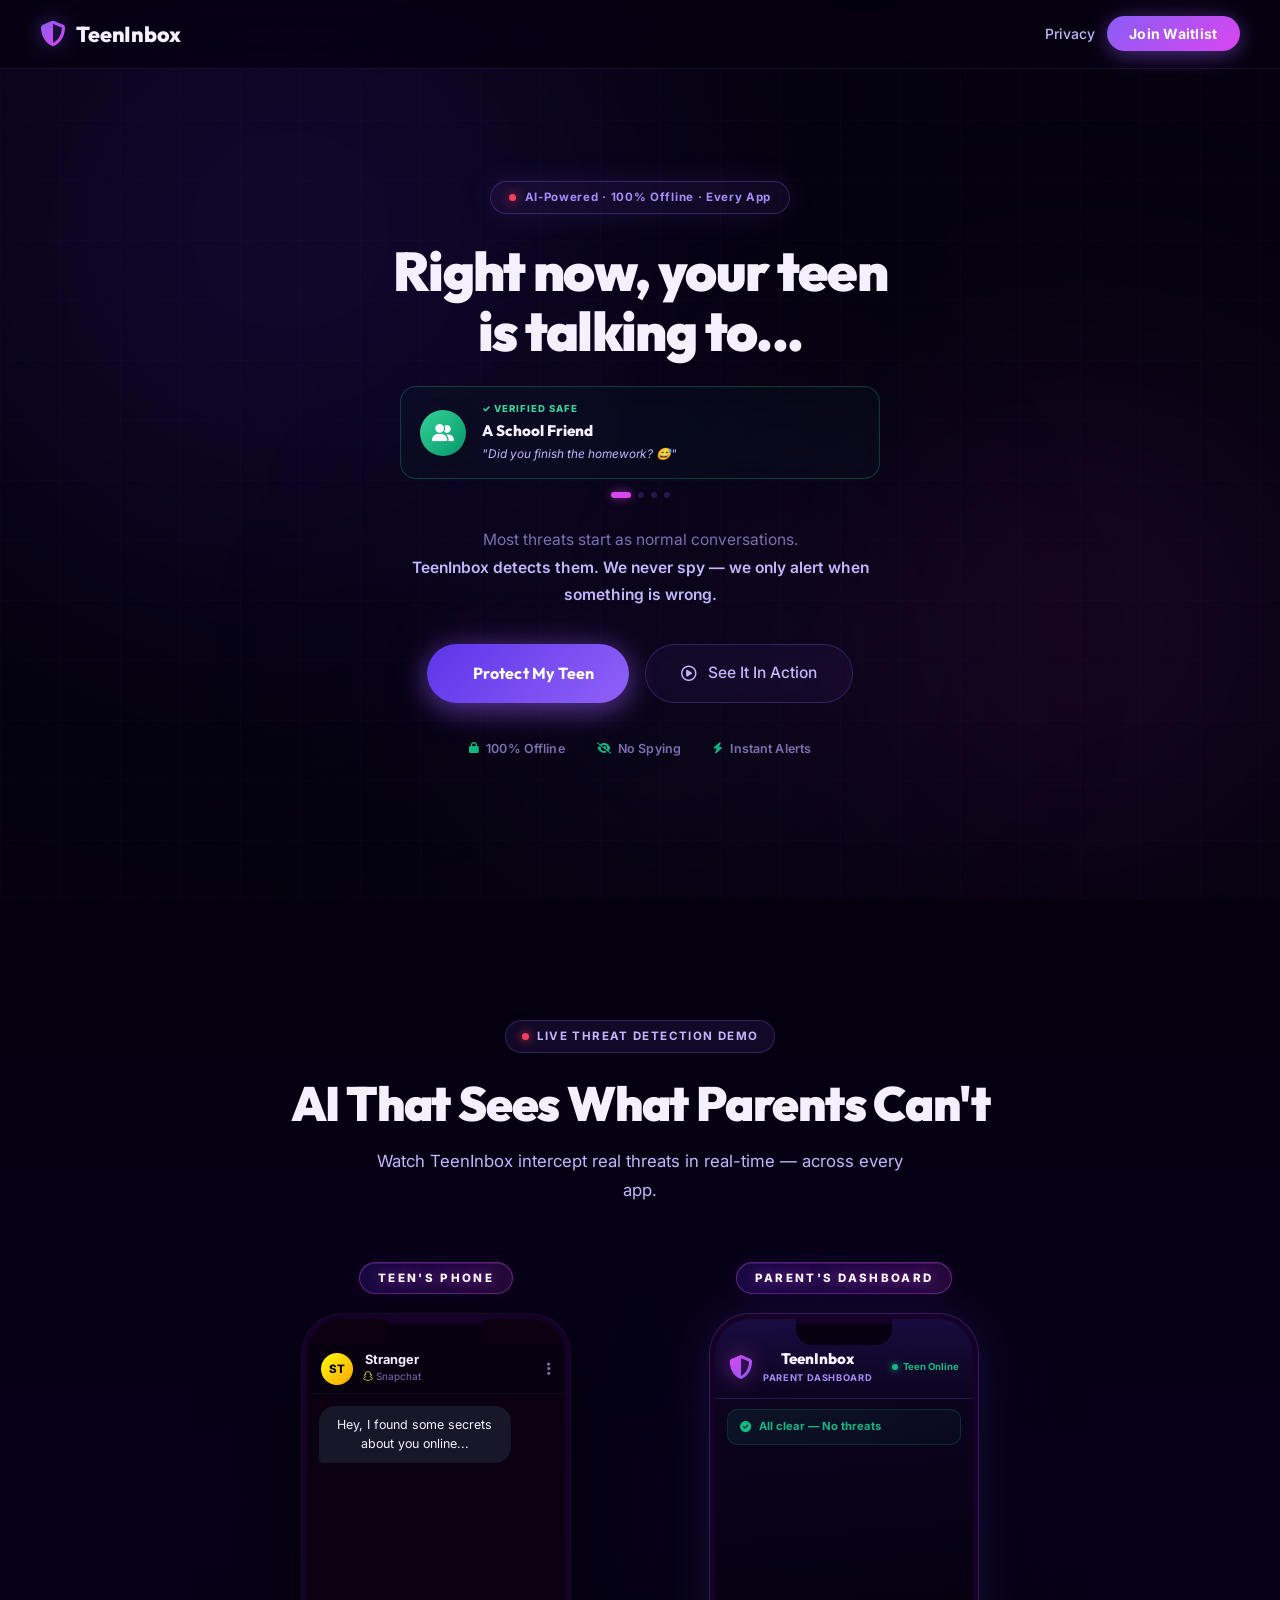
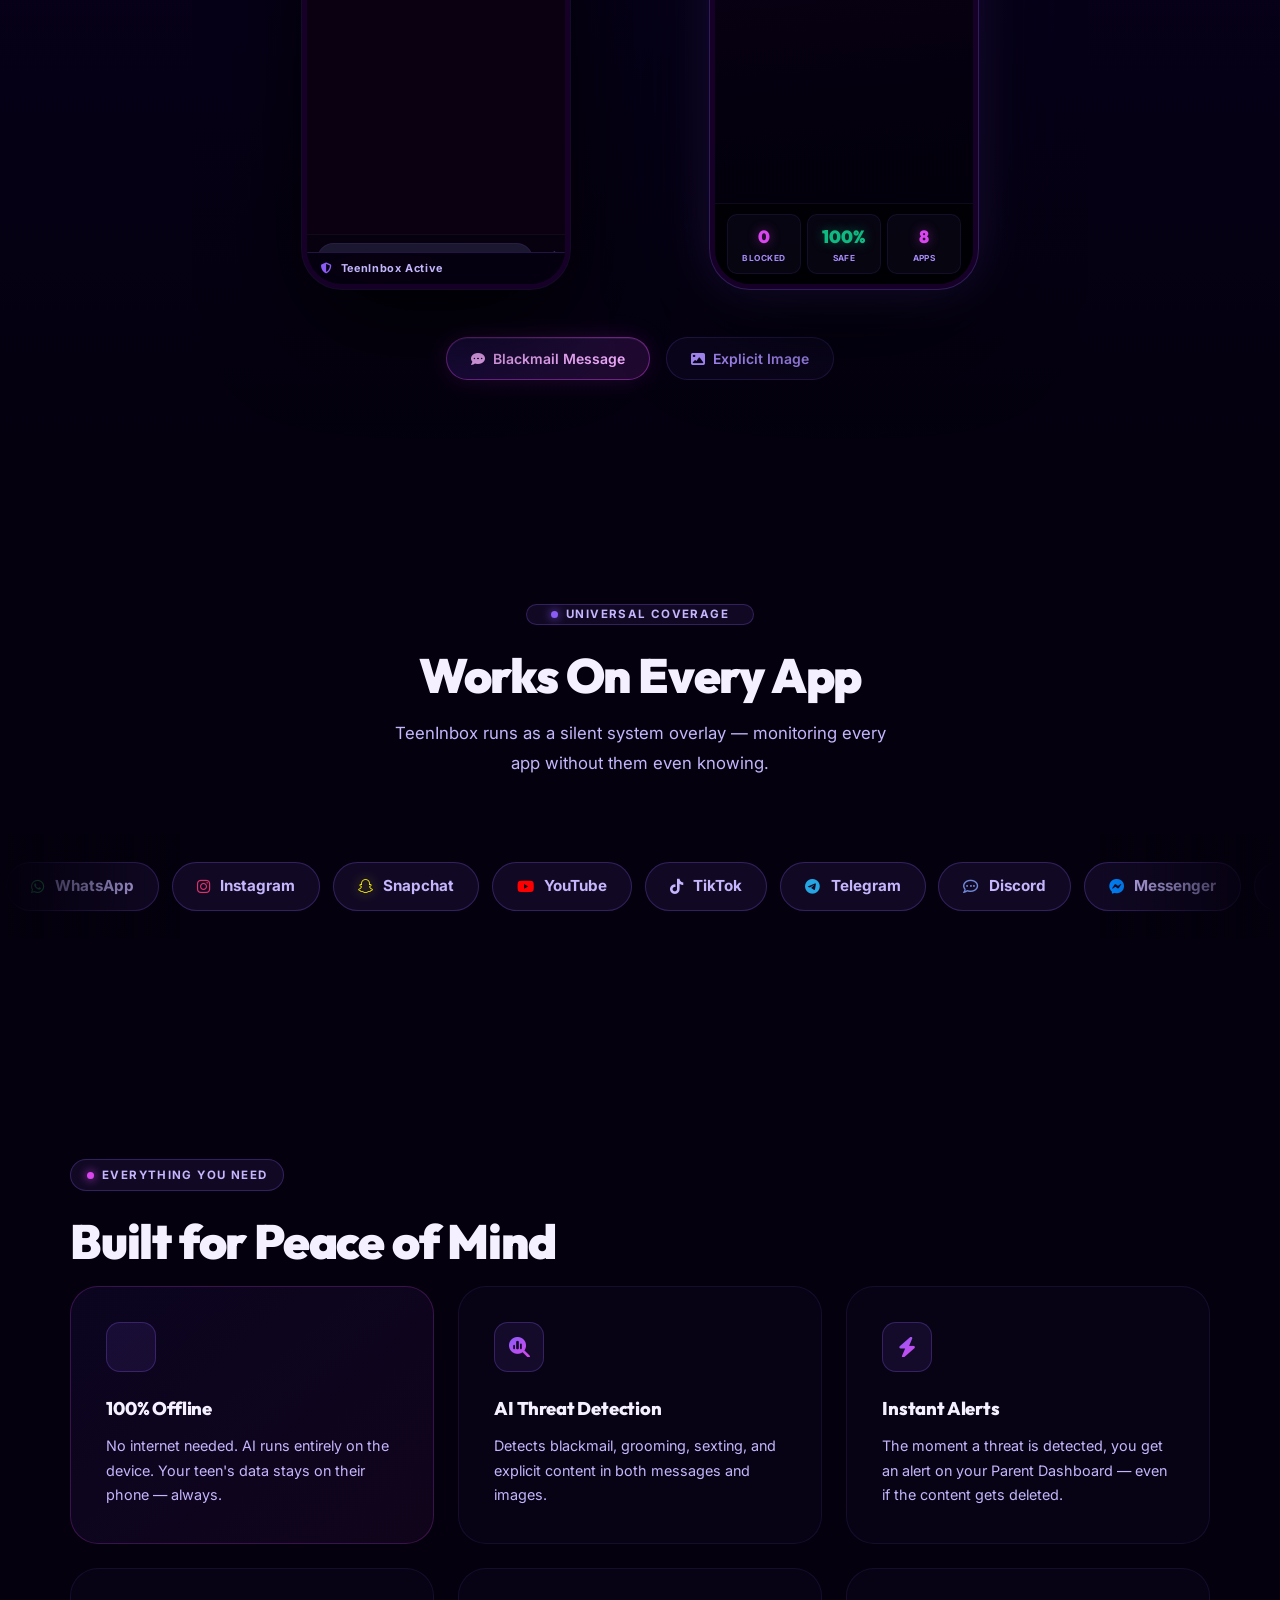
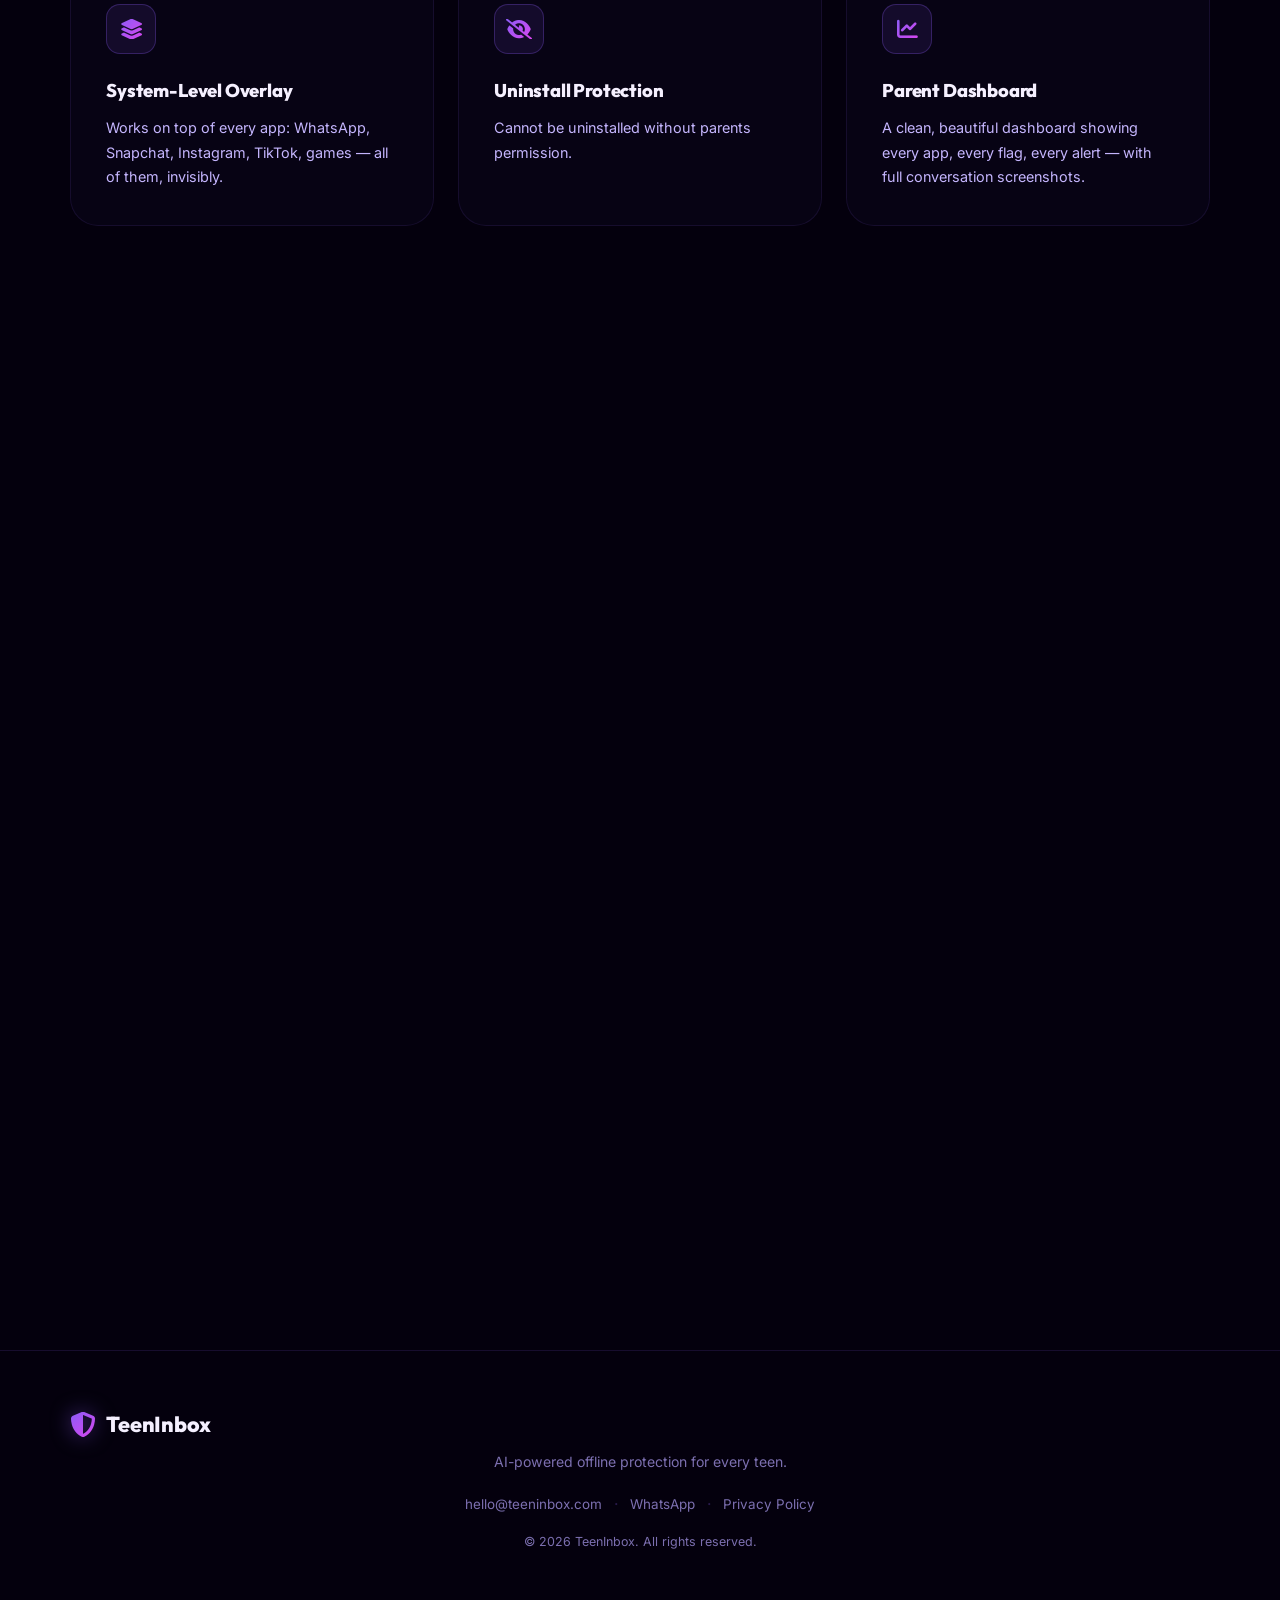
==== commit 6b87131f: "privacy-policy" ====
--- a/index.html
+++ b/index.html
@@ -2,20 +2,212 @@
 <html lang="en">
 
 <head>
-    <meta charset="UTF-8">
-    <meta name="viewport" content="width=device-width, initial-scale=1.0">
-    <meta name="description"
-        content="TeenInbox — AI-powered threat detection that monitors every app on your teen's phone, completely offline. Real-time alerts to parents.">
-    <title>TeenInbox — Keep Your Teen Safe Online</title>
-    <link rel="icon" type="image/svg+xml" href="favicon.svg">
-
-    <link rel="preconnect" href="https://fonts.googleapis.com">
-    <link rel="preconnect" href="https://fonts.gstatic.com" crossorigin>
-    <link
-        href="https://fonts.googleapis.com/css2?family=Outfit:wght@300;400;500;600;700;800;900&family=Inter:wght@300;400;500;600&display=swap"
-        rel="stylesheet">
-    <link rel="stylesheet" href="https://cdnjs.cloudflare.com/ajax/libs/font-awesome/6.5.1/css/all.min.css">
-    <link rel="stylesheet" href="style.css">
+  <meta charset="UTF-8">
+  <meta name="viewport" content="width=device-width, initial-scale=1.0">
+
+  <!-- ═══════════════════════════════════════════════
+       PRIMARY SEO — written for what parents actually
+       type into Google when worried about their teen
+  ════════════════════════════════════════════════ -->
+
+  <!--
+    Target queries:
+    • "how to monitor my teenager's phone"
+    • "how to see who my child is talking to"
+    • "protect my kid from online predators"
+    • "detect cyberbullying on my child's phone"
+    • "parental control app that monitors WhatsApp"
+    • "how to know if my teen is being groomed"
+    • "app to detect sexting on teen phone"
+    • "best parental monitoring app 2025"
+    • "catch online predator talking to my child"
+    • "teen sextortion protection app"
+  -->
+
+  <title>How to Monitor Your Teen's Phone Safely | TeenInbox — AI Parental Protection App</title>
+
+  <meta name="description"
+    content="Worried about who your teenager is talking to? TeenInbox uses on-device AI to detect grooming, blackmail, sexting &amp; online predators across WhatsApp, Snapchat, Instagram and every other app — and alerts you instantly. No spying. Private by design.">
+
+  <meta name="keywords"
+    content="how to monitor my teenager's phone, parental control app, protect child from online predators, detect cyberbullying, how to know if my teen is being groomed, monitor teen WhatsApp messages, teen sexting detection app, best parental monitoring app 2025, sextortion protection for teens, online predator alert app, child safety app iPhone Android, monitor teen social media, cyberbullying detection app, teen blackmail protection, how to see who my child is talking to, parental alert app, teen online safety, grooming detection app, monitor Snapchat Instagram TikTok kids, child protection app">
+
+  <meta name="robots" content="index, follow, max-snippet:-1, max-image-preview:large, max-video-preview:-1">
+  <meta name="author" content="TeenInbox">
+  <link rel="canonical" href="https://teeninbox.com/">
+
+  <!-- ═══════════════════════════════════
+       OPEN GRAPH — parent-centric framing
+       (Facebook groups, WhatsApp shares,
+        parenting forums, LinkedIn)
+  ═══════════════════════════════════ -->
+  <meta property="og:type" content="website">
+  <meta property="og:url" content="https://teeninbox.com/">
+  <meta property="og:title" content="Is Your Teen Safe Online? TeenInbox Alerts You the Moment Something Goes Wrong">
+  <meta property="og:description"
+    content="On-device AI monitors every app on your teenager's phone — WhatsApp, Snapchat, Instagram, TikTok — and sends you an instant encrypted alert if it detects grooming, blackmail, or explicit content. No spying. 100% private.">
+  <meta property="og:image" content="https://teeninbox.com/og-image.png">
+  <meta property="og:image:width" content="1200">
+  <meta property="og:image:height" content="630">
+  <meta property="og:image:alt" content="TeenInbox parent dashboard showing a threat alert on a teen's phone">
+  <meta property="og:site_name" content="TeenInbox">
+  <meta property="og:locale" content="en_US">
+
+  <!-- ═══════════════════════════════════
+       TWITTER CARD
+  ═══════════════════════════════════ -->
+  <meta name="twitter:card" content="summary_large_image">
+  <meta name="twitter:site" content="@teeninboxapp">
+  <meta name="twitter:title" content="Protect Your Teen from Predators, Blackmail &amp; Grooming — TeenInbox">
+  <meta name="twitter:description"
+    content="AI that runs 100% on your teen's phone. No spying, no data sharing — just an instant alert to you when something dangerous is happening. Works on WhatsApp, Snapchat, Instagram &amp; every other app.">
+  <meta name="twitter:image" content="https://teeninbox.com/og-image.png">
+
+  <!-- Favicon -->
+  <link rel="icon" type="image/svg+xml" href="favicon.svg">
+  <link rel="apple-touch-icon" sizes="180x180" href="favicon.svg">
+
+  <!-- ═══════════════════════════════════════════════════════════
+       JSON-LD #1 — SoftwareApplication (App rich result)
+  ═══════════════════════════════════════════════════════════ -->
+  <script type="application/ld+json">
+  {
+    "@context": "https://schema.org",
+    "@type": "SoftwareApplication",
+    "name": "TeenInbox",
+    "operatingSystem": "Android, iOS",
+    "applicationCategory": "UtilitiesApplication",
+    "description": "TeenInbox is a parental monitoring app that uses on-device AI to detect online threats — including grooming, blackmail, sextortion, cyberbullying, and explicit content — across every app on your teenager's phone. All AI processing happens locally on the device. No messages ever leave the phone by default. Parents receive instant encrypted alerts the moment a threat is detected.",
+    "offers": {
+      "@type": "Offer",
+      "price": "0",
+      "priceCurrency": "USD"
+    },
+    "publisher": {
+      "@type": "Organization",
+      "name": "TeenInbox",
+      "url": "https://teeninbox.com",
+      "email": "hello@teeninbox.com",
+      "sameAs": ["https://teeninbox.com/privacy-policy.html"]
+    },
+    "featureList": [
+      "Monitor teen WhatsApp messages for threats",
+      "Detect grooming and online predators on teen's phone",
+      "Cyberbullying detection across all apps",
+      "Sexting and explicit content detection",
+      "Sextortion and blackmail alert system",
+      "Works on Snapchat, Instagram, TikTok, Discord, Telegram",
+      "100% on-device AI — no data leaves the phone",
+      "Instant encrypted parent alerts",
+      "Cannot be uninstalled without parent permission",
+      "Auto data deletion every 14 days"
+    ]
+  }
+  </script>
+
+  <!-- ═══════════════════════════════════════════════════════════
+       JSON-LD #2 — FAQ schema
+       Targets the exact questions parents type into Google.
+       Enables rich FAQ results directly in search (no click needed).
+  ═══════════════════════════════════════════════════════════ -->
+  <script type="application/ld+json">
+  {
+    "@context": "https://schema.org",
+    "@type": "FAQPage",
+    "mainEntity": [
+      {
+        "@type": "Question",
+        "name": "How can I monitor who my teenager is talking to online?",
+        "acceptedAnswer": {
+          "@type": "Answer",
+          "text": "TeenInbox uses on-device AI to monitor every messaging app on your teenager's phone — including WhatsApp, Snapchat, Instagram, TikTok, and Discord. You don't see private conversations; instead you receive an instant alert if the AI detects anything dangerous like grooming, blackmail, or explicit content. Privacy is preserved by default — all AI runs on the teen's phone."
+        }
+      },
+      {
+        "@type": "Question",
+        "name": "How do I protect my child from online predators?",
+        "acceptedAnswer": {
+          "@type": "Answer",
+          "text": "TeenInbox's AI is trained to recognize grooming patterns and online predator tactics in real time — including fake identity, isolation tactics, and boundary testing language. The moment it detects suspicious behaviour, parents receive an encrypted alert on their phone. The AI works across every app, even if messages are later deleted by the predator."
+        }
+      },
+      {
+        "@type": "Question",
+        "name": "Is there an app that can detect cyberbullying on my child's phone?",
+        "acceptedAnswer": {
+          "@type": "Answer",
+          "text": "Yes. TeenInbox detects cyberbullying language, threats, and coercive messaging patterns across all apps — not just one. Because it runs as a system-level overlay, it monitors WhatsApp, Instagram, Snapchat, TikTok, gaming chats, and more, all from one parent dashboard."
+        }
+      },
+      {
+        "@type": "Question",
+        "name": "Can I see my teen's WhatsApp or Snapchat messages?",
+        "acceptedAnswer": {
+          "@type": "Answer",
+          "text": "TeenInbox does not show parents the full content of private messages. Instead, it uses AI to analyse messages on the device and only alerts parents when something dangerous is detected — like a threat, explicit content, or grooming language. This protects your teen's privacy while still keeping them safe."
+        }
+      },
+      {
+        "@type": "Question",
+        "name": "How do I know if my teenager is being groomed online?",
+        "acceptedAnswer": {
+          "@type": "Answer",
+          "text": "Warning signs include secrecy about online activity, new unknown contacts, receiving gifts, and emotional withdrawal. TeenInbox automates this detection — its AI recognises grooming language patterns and sends you an alert before the situation escalates, even if you don't know which app or contact is involved."
+        }
+      },
+      {
+        "@type": "Question",
+        "name": "What is sextortion and how can I protect my teen?",
+        "acceptedAnswer": {
+          "@type": "Answer",
+          "text": "Sextortion is when someone threatens to share a teen's intimate images unless they comply with demands. TeenInbox detects blackmail and coercive threat language in real time and immediately alerts parents — even if the content is sent via disappearing message features on Snapchat or Instagram."
+        }
+      },
+      {
+        "@type": "Question",
+        "name": "Does TeenInbox spy on my child?",
+        "acceptedAnswer": {
+          "@type": "Answer",
+          "text": "No. TeenInbox is not a spy app. The AI analyses message patterns on the device and only sends parents a threat alert — never the full conversation. Your teen's private messages stay private. All AI processing happens on the device with no data leaving the phone by default."
+        }
+      },
+      {
+        "@type": "Question",
+        "name": "Can my teen uninstall the parental monitoring app?",
+        "acceptedAnswer": {
+          "@type": "Answer",
+          "text": "TeenInbox includes uninstall protection — the app cannot be removed from the teen's phone without the parent's permission and PIN. This prevents teens from bypassing protection when they need it most."
+        }
+      }
+    ]
+  }
+  </script>
+
+  <!-- ═══════════════════════════════════════════════════════════
+       JSON-LD #3 — Organization
+  ═══════════════════════════════════════════════════════════ -->
+  <script type="application/ld+json">
+  {
+    "@context": "https://schema.org",
+    "@type": "Organization",
+    "name": "TeenInbox",
+    "url": "https://teeninbox.com",
+    "logo": "https://teeninbox.com/favicon.svg",
+    "contactPoint": {
+      "@type": "ContactPoint",
+      "email": "hello@teeninbox.com",
+      "contactType": "customer support"
+    }
+  }
+  </script>
+
+  <link rel="preconnect" href="https://fonts.googleapis.com">
+  <link rel="preconnect" href="https://fonts.gstatic.com" crossorigin>
+  <link
+      href="https://fonts.googleapis.com/css2?family=Outfit:wght@300;400;500;600;700;800;900&family=Inter:ital,wght@0,300;0,400;0,500;0,600;1,400&display=swap"
+      rel="stylesheet">
+  <link rel="stylesheet" href="https://cdnjs.cloudflare.com/ajax/libs/font-awesome/6.5.1/css/all.min.css">
+  <link rel="stylesheet" href="style.css">
 </head>
 
 <body>
@@ -26,6 +218,7 @@
         <div class="aurora aurora-2"></div>
         <div class="aurora aurora-3"></div>
         <div class="noise"></div>
+        <div class="grid-overlay"></div>
     </div>
 
     <!-- ============================================================
@@ -38,6 +231,7 @@
                 <span>TeenInbox</span>
             </div>
             <div class="nav-actions">
+                <a href="privacy-policy.html" class="nav-link-text">Privacy</a>
                 <a href="#waitlist" class="nav-cta">Join Waitlist</a>
             </div>
         </div>
@@ -315,7 +509,7 @@
                 <span>Everything You Need</span>
             </div>
             <h2 class="section-title">Built for Peace of Mind</h2>
-            <div class="features-grid">
+            <div class="features-grid reveal-stagger">
                 <div class="feature-card fc-highlight">
                     <div class="fc-icon"><i class="fa-solid fa-wifi-slash"></i></div>
                     <h3>100% Offline</h3>
@@ -364,8 +558,7 @@
                 <span>Early Access</span>
             </div>
             <h2 class="section-title">Be First to Protect Your Teen</h2>
-            <p class="section-sub">Join thousands of parents on the waitlist. We'll notify you the moment TeenInbox
-                launches.</p>
+            <p class="section-sub">Join thousands of parents on the waitlist. We'll notify you the moment TeenInbox launches.</p>
 
             <div class="waitlist-card">
                 <div id="waitlist-form-wrap">
@@ -413,6 +606,7 @@
             </div>
 
             <!-- Contact Options -->
+
             <div class="contact-strip">
                 <p>Have questions? Reach out directly:</p>
                 <div class="contact-btns">
@@ -441,11 +635,15 @@
                 <a href="mailto:hello@teeninbox.com">hello@teeninbox.com</a>
                 <span>·</span>
                 <a href="https://wa.me/1234567890" target="_blank">WhatsApp</a>
-            </div>
+                <span>·</span>
+                <a href="privacy-policy.html">Privacy Policy</a>
+            </div>
+            <p class="footer-copy">&copy; <span id="footer-year"></span> TeenInbox. All rights reserved.</p>
         </div>
     </footer>
 
     <script src="script.js"></script>
+    <script>document.getElementById('footer-year').textContent = new Date().getFullYear();</script>
 </body>
 
 </html>
--- a/style.css
+++ b/style.css
@@ -4,26 +4,58 @@
 *, *::before, *::after { box-sizing: border-box; margin: 0; padding: 0; }
 
 :root {
-    --bg:         #030008;
-    --bg-2:       #0a0014;
-    --surface:    rgba(168,85,247,0.04);
-    --surface-2:  rgba(168,85,247,0.08);
-    --border:     rgba(168,85,247,0.15);
-    --border-2:   rgba(168,85,247,0.3);
-    --blue:       #7c3aed;   /* Deep violet-blue */
-    --purple:     #a855f7;   /* Electric violet */
-    --violet:     #d946ef;   /* Fuchsia accent */
-    --violet-2:   #c084fc;   /* Soft violet */
-    --red:        #ef4444;
+    /* Core palette — richer, deeper */
+    --bg:         #04000d;
+    --bg-2:       #07001a;
+    --bg-3:       #0c0025;
+
+    /* Surfaces — more contrast */
+    --surface:    rgba(139,92,246,0.05);
+    --surface-2:  rgba(139,92,246,0.10);
+    --surface-3:  rgba(139,92,246,0.16);
+
+    /* Borders */
+    --border:     rgba(139,92,246,0.14);
+    --border-2:   rgba(139,92,246,0.28);
+    --border-3:   rgba(139,92,246,0.45);
+
+    /* Brand */
+    --indigo:     #5c35e8;
+    --purple:     #8b5cf6;
+    --violet:     #a78bfa;
+    --fuchsia:    #d946ef;
+    --pink:       #ec4899;
+
+    /* Status */
+    --red:        #f43f5e;
     --green:      #10b981;
-    --text:       #faf5ff;
-    --text-2:     #ddd6fe;
-    --text-3:     #a78bfa;
-    --radius-sm:  10px;
-    --radius:     18px;
+    --amber:      #f59e0b;
+
+    /* Text */
+    --text:       #f5f0ff;
+    --text-2:     #c4b5fd;
+    --text-3:     #7c6fb0;
+    --text-4:     #4c4175;
+
+    /* Radii */
+    --radius-xs:  8px;
+    --radius-sm:  12px;
+    --radius:     20px;
     --radius-lg:  28px;
     --radius-xl:  40px;
-    --transition: 0.4s cubic-bezier(0.4,0,0.2,1);
+    --radius-2xl: 56px;
+
+    /* Easing */
+    --ease:       cubic-bezier(0.4, 0, 0.2, 1);
+    --ease-spring:cubic-bezier(0.34, 1.56, 0.64, 1);
+    --transition: 0.35s var(--ease);
+
+    /* Shadows */
+    --shadow-sm:  0 2px 12px rgba(0,0,0,0.4);
+    --shadow-md:  0 8px 32px rgba(0,0,0,0.5);
+    --shadow-lg:  0 24px 64px rgba(0,0,0,0.6);
+    --glow-purple:0 0 40px rgba(139,92,246,0.25);
+    --glow-fuchsia:0 0 40px rgba(217,70,239,0.2);
 }
 
 html { scroll-behavior: smooth; }
@@ -34,120 +66,150 @@
     font-family: 'Inter', sans-serif;
     overflow-x: hidden;
     -webkit-font-smoothing: antialiased;
+    -moz-osx-font-smoothing: grayscale;
+    line-height: 1.6;
 }
 
 /* ============================================================
    CINEMATIC BACKGROUND
 ============================================================ */
 #bg-canvas {
-    position: fixed; inset: 0; z-index: 0; pointer-events: none; overflow: hidden;
-}
+    position: fixed; inset: 0; z-index: 0;
+    pointer-events: none; overflow: hidden;
+}
+
 .aurora {
-    position: absolute; border-radius: 50%; filter: blur(100px);
-    animation: auroraDrift 20s ease-in-out infinite alternate;
+    position: absolute; border-radius: 50%;
+    filter: blur(130px);
+    animation: auroraDrift 24s ease-in-out infinite alternate;
+    will-change: transform;
 }
 .aurora-1 {
-    width: 900px; height: 900px;
-    background: radial-gradient(ellipse, rgba(124,58,237,0.22) 0%, transparent 70%);
-    top: -250px; left: -200px;
+    width: 1100px; height: 1100px;
+    background: radial-gradient(ellipse, rgba(92,53,232,0.20) 0%, transparent 65%);
+    top: -320px; left: -260px;
 }
 .aurora-2 {
+    width: 800px; height: 800px;
+    background: radial-gradient(ellipse, rgba(217,70,239,0.13) 0%, transparent 65%);
+    top: 25%; right: -200px;
+    animation-delay: -9s; animation-duration: 28s;
+}
+.aurora-3 {
     width: 700px; height: 700px;
-    background: radial-gradient(ellipse, rgba(217,70,239,0.15) 0%, transparent 70%);
-    top: 30%; right: -150px;
-    animation-delay: -8s; animation-duration: 25s;
-}
-.aurora-3 {
-    width: 600px; height: 600px;
-    background: radial-gradient(ellipse, rgba(168,85,247,0.12) 0%, transparent 70%);
-    bottom: -100px; left: 30%;
-    animation-delay: -4s; animation-duration: 18s;
+    background: radial-gradient(ellipse, rgba(139,92,246,0.10) 0%, transparent 65%);
+    bottom: -120px; left: 25%;
+    animation-delay: -5s; animation-duration: 20s;
 }
 @keyframes auroraDrift {
-    0%   { transform: translate(0,0) scale(1); }
-    100% { transform: translate(60px, 80px) scale(1.1); }
-}
+    0%   { transform: translate(0, 0) scale(1); }
+    100% { transform: translate(70px, 90px) scale(1.12); }
+}
+
 .noise {
-    position: absolute; inset: 0; opacity: 0.025;
+    position: absolute; inset: 0; opacity: 0.02;
     background-image: url("data:image/svg+xml,%3Csvg viewBox='0 0 256 256' xmlns='http://www.w3.org/2000/svg'%3E%3Cfilter id='noise'%3E%3CfeTurbulence type='fractalNoise' baseFrequency='0.9' numOctaves='4' stitchTiles='stitch'/%3E%3C/filter%3E%3Crect width='100%25' height='100%25' filter='url(%23noise)' opacity='1'/%3E%3C/svg%3E");
     background-size: 200px 200px;
 }
 
+/* Grid overlay — premium subtle detail */
+.grid-overlay {
+    position: absolute; inset: 0; opacity: 0.018;
+    background-image:
+        linear-gradient(rgba(139,92,246,1) 1px, transparent 1px),
+        linear-gradient(90deg, rgba(139,92,246,1) 1px, transparent 1px);
+    background-size: 60px 60px;
+}
+
 /* ============================================================
    NAV
 ============================================================ */
 #navbar {
     position: fixed; top: 0; left: 0; right: 0; z-index: 1000;
-    padding: 0 1.5rem;
-    background: rgba(3,0,8,0.85);
-    backdrop-filter: blur(24px);
-    -webkit-backdrop-filter: blur(24px);
-    border-bottom: 1px solid rgba(168,85,247,0.2);
+    padding: 0 2rem;
+    background: rgba(4,0,13,0.75);
+    backdrop-filter: blur(32px) saturate(180%);
+    -webkit-backdrop-filter: blur(32px) saturate(180%);
+    border-bottom: 1px solid var(--border);
+    transition: background var(--transition), box-shadow var(--transition);
 }
 .nav-inner {
     max-width: 1200px; margin: 0 auto;
-    height: 64px; display: flex; align-items: center; justify-content: space-between;
+    height: 68px; display: flex; align-items: center;
+    justify-content: space-between;
 }
 .nav-logo {
-    display: flex; align-items: center; gap: 0.6rem;
-    font-family: 'Outfit', sans-serif; font-weight: 800; font-size: 1.3rem;
-    color: var(--text);
+    display: flex; align-items: center; gap: 0.65rem;
+    font-family: 'Outfit', sans-serif; font-weight: 800; font-size: 1.35rem;
+    color: var(--text); text-decoration: none; letter-spacing: -0.01em;
 }
 .nav-logo-icon {
-    font-size: 1.5rem;
-    background: linear-gradient(135deg, var(--blue), var(--purple));
+    font-size: 1.6rem;
+    background: linear-gradient(140deg, var(--purple), var(--fuchsia));
     -webkit-background-clip: text; -webkit-text-fill-color: transparent;
+    filter: drop-shadow(0 0 10px rgba(139,92,246,0.5));
 }
 .nav-cta {
-    padding: 0.5rem 1.25rem; border-radius: 50px;
-    background: linear-gradient(135deg, var(--purple), var(--violet));
-    color: #fff; font-weight: 700; font-size: 0.9rem;
+    padding: 0.55rem 1.4rem; border-radius: 50px;
+    background: linear-gradient(135deg, var(--purple), var(--fuchsia));
+    color: #fff; font-weight: 700; font-size: 0.875rem;
     text-decoration: none; transition: var(--transition);
-    box-shadow: 0 4px 20px rgba(168,85,247,0.4), 0 0 40px rgba(217,70,239,0.15);
-    letter-spacing: 0.01em;
-}
-.nav-cta:hover { transform: translateY(-2px); box-shadow: 0 8px 30px rgba(168,85,247,0.6), 0 0 50px rgba(217,70,239,0.2); }
-
-/* ============================================================
-   SHARED SECTION STYLES
+    box-shadow: 0 4px 20px rgba(139,92,246,0.45), 0 0 50px rgba(217,70,239,0.12);
+    letter-spacing: 0.02em;
+}
+.nav-cta:hover {
+    transform: translateY(-2px) scale(1.02);
+    box-shadow: 0 8px 36px rgba(139,92,246,0.65), 0 0 60px rgba(217,70,239,0.2);
+}
+.nav-link-text {
+    color: var(--text-2); text-decoration: none; font-size: 0.875rem;
+    font-weight: 500; transition: color 0.2s;
+    padding: 0.4rem 0.5rem;
+}
+.nav-link-text:hover { color: #fff; }
+
+/* ============================================================
+   SHARED SECTION UTILITIES
 ============================================================ */
 section { position: relative; z-index: 1; }
 
 .section-eyebrow {
     display: inline-flex; align-items: center; gap: 0.5rem;
-    padding: 0.4rem 1rem; border-radius: 50px;
+    padding: 0.38rem 1rem; border-radius: 50px;
     background: var(--surface-2); border: 1px solid var(--border-2);
-    font-size: 0.8rem; font-weight: 600; color: var(--text-2);
-    text-transform: uppercase; letter-spacing: 0.08em;
+    font-size: 0.72rem; font-weight: 700; color: var(--text-2);
+    text-transform: uppercase; letter-spacing: 0.12em;
     margin-bottom: 1.5rem;
 }
 .badge-dot {
-    width: 8px; height: 8px; border-radius: 50%;
-}
-.badge-dot.danger { background: var(--red); box-shadow: 0 0 10px var(--red); animation: dotPulse 2s infinite; }
-.badge-dot.blue   { background: var(--blue); box-shadow: 0 0 10px var(--blue); }
-.badge-dot.purple { background: var(--purple); box-shadow: 0 0 10px var(--purple); }
+    width: 7px; height: 7px; border-radius: 50%;
+    flex-shrink: 0;
+}
+.badge-dot.danger { background: var(--red); box-shadow: 0 0 10px var(--red); animation: dotPulse 1.8s infinite; }
+.badge-dot.blue   { background: var(--purple); box-shadow: 0 0 10px var(--purple); }
+.badge-dot.purple { background: var(--fuchsia); box-shadow: 0 0 10px var(--fuchsia); }
 .badge-dot.green  { background: var(--green); box-shadow: 0 0 10px var(--green); }
 @keyframes dotPulse {
-    0%,100% { opacity: 1; }
-    50% { opacity: 0.3; }
+    0%,100% { opacity: 1; transform: scale(1); }
+    50% { opacity: 0.4; transform: scale(0.85); }
 }
 
 .section-title {
     font-family: 'Outfit', sans-serif;
-    font-size: clamp(2rem, 4vw, 2.8rem); font-weight: 800;
-    line-height: 1.15; margin-bottom: 1rem; color: var(--text);
+    font-size: clamp(2rem, 4.5vw, 3rem); font-weight: 900;
+    line-height: 1.1; margin-bottom: 1.1rem; color: var(--text);
+    letter-spacing: -0.025em;
 }
 .section-sub {
-    font-size: 1.1rem; color: var(--text-2); max-width: 560px;
-    margin: 0 auto 3.5rem auto; line-height: 1.7;
+    font-size: 1.05rem; color: var(--text-2); max-width: 540px;
+    margin: 0 auto 3.5rem auto; line-height: 1.75;
 }
 
 .text-gradient {
-    background: linear-gradient(135deg, #d946ef 0%, #a855f7 40%, #c084fc 80%, #d946ef 100%);
+    background: linear-gradient(135deg, #d946ef 0%, #a78bfa 45%, #c084fc 80%, #d946ef 100%);
     background-size: 200% auto;
     -webkit-background-clip: text; -webkit-text-fill-color: transparent;
-    animation: gradientShift 4s linear infinite;
+    animation: gradientShift 5s linear infinite;
 }
 @keyframes gradientShift { to { background-position: 200% center; } }
 
@@ -157,82 +219,104 @@
    BUTTONS
 ============================================================ */
 .btn-primary-main {
-    display: inline-flex; align-items: center; gap: 0.6rem;
-    padding: 1rem 2rem; border-radius: 50px; border: none; cursor: pointer;
-    background: linear-gradient(135deg, #7c3aed, #a855f7, #d946ef);
+    display: inline-flex; align-items: center; gap: 0.65rem;
+    padding: 1rem 2.2rem; border-radius: 50px; border: none; cursor: pointer;
+    background: linear-gradient(135deg, #5c35e8, #8b5cf6, #d946ef);
+    background-size: 200% auto;
     color: #fff; font-family: 'Outfit', sans-serif;
-    font-size: 1.05rem; font-weight: 700;
+    font-size: 1rem; font-weight: 700;
     text-decoration: none; transition: var(--transition);
-    box-shadow: 0 8px 30px rgba(168,85,247,0.5), 0 0 60px rgba(217,70,239,0.15);
-    letter-spacing: 0.01em;
+    box-shadow: 0 6px 28px rgba(139,92,246,0.55), 0 0 60px rgba(217,70,239,0.12);
+    letter-spacing: 0.01em; position: relative; overflow: hidden;
+}
+.btn-primary-main::after {
+    content: '';
+    position: absolute; inset: 0;
+    background: linear-gradient(135deg, rgba(255,255,255,0.12), transparent);
+    opacity: 0; transition: opacity var(--transition);
+    border-radius: 50px;
 }
 .btn-primary-main:hover {
-    transform: translateY(-3px);
-    box-shadow: 0 16px 50px rgba(168,85,247,0.7), 0 0 80px rgba(217,70,239,0.25);
-}
+    transform: translateY(-3px) scale(1.02);
+    box-shadow: 0 14px 48px rgba(139,92,246,0.7), 0 0 80px rgba(217,70,239,0.25);
+    background-position: right center;
+}
+.btn-primary-main:hover::after { opacity: 1; }
+.btn-primary-main:active { transform: translateY(-1px) scale(0.99); }
+
 .pulse-cta {
-    animation: subtlePulse 3s ease-in-out infinite;
+    animation: subtlePulse 3.5s ease-in-out infinite;
 }
 @keyframes subtlePulse {
-    0%,100% { box-shadow: 0 8px 30px rgba(168,85,247,0.5), 0 0 60px rgba(217,70,239,0.1); }
-    50% { box-shadow: 0 10px 60px rgba(168,85,247,0.8), 0 0 100px rgba(217,70,239,0.3); }
-}
+    0%,100% { box-shadow: 0 6px 28px rgba(139,92,246,0.55), 0 0 60px rgba(217,70,239,0.1); }
+    50%      { box-shadow: 0 12px 56px rgba(139,92,246,0.85), 0 0 100px rgba(217,70,239,0.28); }
+}
+
 .btn-ghost {
-    display: inline-flex; align-items: center; gap: 0.6rem;
-    padding: 1rem 2rem; border-radius: 50px; cursor: pointer;
-    background: var(--surface); border: 1px solid var(--border-2);
-    color: var(--text-2); font-size: 1rem; font-weight: 500;
-    text-decoration: none; transition: var(--transition);
-}
-.btn-ghost:hover { background: var(--surface-2); color: var(--text); transform: translateY(-2px); }
+    display: inline-flex; align-items: center; gap: 0.65rem;
+    padding: 1rem 2.2rem; border-radius: 50px; cursor: pointer;
+    background: rgba(139,92,246,0.06);
+    border: 1px solid rgba(139,92,246,0.28);
+    color: var(--text-2); font-size: 0.975rem; font-weight: 500;
+    text-decoration: none; transition: var(--transition); backdrop-filter: blur(8px);
+}
+.btn-ghost:hover {
+    background: rgba(139,92,246,0.12); color: var(--text);
+    transform: translateY(-2px);
+    border-color: var(--border-3);
+}
 
 /* ============================================================
    HERO
 ============================================================ */
 #hero {
     min-height: 100vh; display: flex; align-items: center;
-    padding: 100px 1.5rem 60px;
+    padding: 110px 1.5rem 70px;
 }
 .hero-inner {
-    max-width: 680px; margin: 0 auto; text-align: center;
-    display: flex; flex-direction: column; align-items: center; gap: 0;
+    max-width: 700px; margin: 0 auto; text-align: center;
+    display: flex; flex-direction: column; align-items: center;
 }
 .hero-eyebrow {
-    display: inline-flex; align-items: center; gap: 0.5rem;
-    padding: 0.4rem 1rem; border-radius: 50px;
-    background: var(--surface-2); border: 1px solid var(--border-2);
-    font-size: 0.72rem; font-weight: 700; color: var(--text-3);
-    margin-bottom: 1.5rem; letter-spacing: 0.04em;
+    display: inline-flex; align-items: center; gap: 0.55rem;
+    padding: 0.4rem 1.1rem; border-radius: 50px;
+    background: rgba(139,92,246,0.08);
+    border: 1px solid rgba(139,92,246,0.3);
+    font-size: 0.72rem; font-weight: 700; color: var(--violet);
+    margin-bottom: 1.75rem; letter-spacing: 0.06em;
+    box-shadow: 0 0 30px rgba(139,92,246,0.12);
 }
 .live-dot {
     width: 7px; height: 7px; border-radius: 50%;
-    background: var(--red); box-shadow: 0 0 10px var(--red);
+    background: var(--red); box-shadow: 0 0 12px var(--red);
     animation: dotPulse 1.5s infinite;
+    flex-shrink: 0;
 }
 .hero-title {
     font-family: 'Outfit', sans-serif;
-    font-size: clamp(1.9rem, 5vw, 3rem);
-    font-weight: 900; line-height: 1.15;
-    margin-bottom: 1.25rem; color: var(--text-2);
-    letter-spacing: -0.01em;
+    font-size: clamp(2.1rem, 5.5vw, 3.4rem);
+    font-weight: 900; line-height: 1.1;
+    margin-bottom: 1.5rem; color: var(--text);
+    letter-spacing: -0.03em;
 }
 .hero-sub {
-    font-size: 0.95rem; color: var(--text-3);
-    max-width: 480px; margin: 0 auto 2rem;
-    line-height: 1.7;
-}
-.hero-sub strong { color: var(--text-2); }
+    font-size: 0.975rem; color: var(--text-3);
+    max-width: 460px; margin: 0 auto 2.25rem;
+    line-height: 1.75;
+}
+.hero-sub strong { color: var(--text-2); font-weight: 600; }
 .hero-ctas {
-    display: flex; gap: 0.85rem; justify-content: center;
-    flex-wrap: wrap; margin-bottom: 2rem;
+    display: flex; gap: 1rem; justify-content: center;
+    flex-wrap: wrap; margin-bottom: 2.25rem;
 }
 .hero-trust {
-    display: flex; gap: 1.5rem; justify-content: center;
+    display: flex; gap: 2rem; justify-content: center;
     flex-wrap: wrap;
 }
 .trust-item {
-    display: flex; align-items: center; gap: 0.4rem;
+    display: flex; align-items: center; gap: 0.45rem;
     font-size: 0.78rem; color: var(--text-3); font-weight: 600;
+    letter-spacing: 0.01em;
 }
 .trust-item i { color: var(--green); font-size: 0.7rem; }
 
@@ -241,142 +325,148 @@
 ============================================================ */
 .persona-carousel {
     position: relative;
-    width: 100%;
-    max-width: 460px;
+    width: 100%; max-width: 480px;
     margin: 0 auto 0;
-    height: 88px;
-    flex-shrink: 0;
+    height: 96px; flex-shrink: 0;
 }
 .persona-card {
-    position: absolute;
-    top: 0; left: 0; right: 0;
-    display: flex; align-items: center; gap: 0.9rem;
-    background: rgba(168,85,247,0.05);
-    border: 1px solid rgba(168,85,247,0.2);
-    border-radius: 14px; padding: 0.85rem 1.1rem;
-    opacity: 0; transform: translateY(10px) scale(0.97);
-    transition: opacity 0.5s ease, transform 0.5s ease;
+    position: absolute; top: 0; left: 0; right: 0;
+    display: flex; align-items: center; gap: 1rem;
+    background: rgba(139,92,246,0.05);
+    border: 1px solid rgba(139,92,246,0.18);
+    border-radius: 16px; padding: 0.9rem 1.2rem;
+    opacity: 0; transform: translateY(12px) scale(0.96);
+    transition: opacity 0.55s var(--ease), transform 0.55s var(--ease);
     pointer-events: none; text-align: left;
-}
-.persona-card.active { opacity: 1; transform: translateY(0) scale(1); pointer-events: auto; }
-.persona-card[data-persona="0"] { border-color: rgba(52,211,153,0.35); background: rgba(16,185,129,0.05); }
-.persona-card[data-persona="1"] { border-color: rgba(245,158,11,0.35); background: rgba(245,158,11,0.05); }
-.persona-card[data-persona="2"] { border-color: rgba(239,68,68,0.38); background: rgba(239,68,68,0.07); }
-.persona-card[data-persona="3"] { border-color: rgba(124,58,237,0.4); background: rgba(124,58,237,0.08); }
+    backdrop-filter: blur(12px);
+}
+.persona-card.active {
+    opacity: 1; transform: translateY(0) scale(1); pointer-events: auto;
+}
+.persona-card[data-persona="0"] { border-color: rgba(16,185,129,0.3); background: rgba(16,185,129,0.04); }
+.persona-card[data-persona="1"] { border-color: rgba(245,158,11,0.3); background: rgba(245,158,11,0.04); }
+.persona-card[data-persona="2"] { border-color: rgba(244,63,94,0.35); background: rgba(244,63,94,0.06); }
+.persona-card[data-persona="3"] { border-color: rgba(139,92,246,0.35); background: rgba(139,92,246,0.07); }
+
 .persona-avatar {
-    width: 44px; height: 44px; border-radius: 50%; flex-shrink: 0;
+    width: 46px; height: 46px; border-radius: 50%; flex-shrink: 0;
     display: flex; align-items: center; justify-content: center;
     font-size: 1.1rem; color: #fff;
-    box-shadow: 0 4px 15px rgba(0,0,0,0.25);
+    box-shadow: 0 4px 18px rgba(0,0,0,0.3);
 }
 .persona-info { flex: 1; min-width: 0; }
 .persona-label {
     font-size: 0.6rem; font-weight: 800; text-transform: uppercase;
-    letter-spacing: 0.08em; margin-bottom: 1px;
+    letter-spacing: 0.1em; margin-bottom: 2px;
 }
 .safe-label   { color: #34d399; }
-.warn-label   { color: #f59e0b; }
-.danger-label { color: #ef4444; }
+.warn-label   { color: #fbbf24; }
+.danger-label { color: #f43f5e; }
 .persona-name {
     font-family: 'Outfit', sans-serif; font-size: 0.95rem; font-weight: 800;
-    color: var(--text); margin-bottom: 1px;
+    color: var(--text); margin-bottom: 2px;
     white-space: nowrap; overflow: hidden; text-overflow: ellipsis;
 }
 .persona-msg {
-    font-size: 0.73rem; color: var(--text-2); font-style: italic;
+    font-size: 0.74rem; color: var(--text-2); font-style: italic;
     white-space: nowrap; overflow: hidden; text-overflow: ellipsis;
 }
 .persona-dots {
-    display: flex; gap: 6px; justify-content: center;
-    padding: 0.6rem 0 1.5rem;
+    display: flex; gap: 7px; justify-content: center;
+    padding: 0.65rem 0 1.75rem;
 }
 .persona-dot {
     width: 6px; height: 6px; border-radius: 50%; cursor: pointer;
-    background: rgba(168,85,247,0.2); transition: all 0.35s ease;
+    background: rgba(139,92,246,0.22); transition: all 0.35s var(--ease);
 }
 .persona-dot.active {
-    background: #d946ef; width: 18px; border-radius: 3px;
-    box-shadow: 0 0 8px rgba(217,70,239,0.5);
+    background: var(--fuchsia); width: 20px; border-radius: 3px;
+    box-shadow: 0 0 10px rgba(217,70,239,0.6);
 }
 
 /* ============================================================
    DEMO SECTION
 ============================================================ */
 #demo {
-    padding: 100px 1.5rem;
+    padding: 120px 1.5rem;
     background: linear-gradient(to bottom, var(--bg) 0%, var(--bg-2) 50%, var(--bg) 100%);
 }
 .demo-inner {
-    max-width: 1100px; margin: 0 auto; text-align: center;
-}
-
-/* Demo Stage */
+    max-width: 1140px; margin: 0 auto; text-align: center;
+}
+
 .demo-stage {
     display: flex; align-items: center; justify-content: center;
-    gap: 0; flex-wrap: wrap; margin-bottom: 2.5rem;
+    gap: 0; flex-wrap: wrap; margin-bottom: 3rem;
 }
 
 /* Device wrappers */
-.device-wrapper { display: flex; flex-direction: column; align-items: center; gap: 1rem; }
+.device-wrapper { display: flex; flex-direction: column; align-items: center; gap: 1.25rem; }
 .device-label {
-    font-size: 0.8rem; font-weight: 800; text-transform: uppercase;
-    letter-spacing: 0.18em;
+    font-size: 0.72rem; font-weight: 800; text-transform: uppercase;
+    letter-spacing: 0.2em;
     color: #fff;
-    text-shadow: 0 0 12px rgba(217,70,239,0.9), 0 0 25px rgba(168,85,247,0.5);
-    background: linear-gradient(135deg, rgba(124,58,237,0.25), rgba(217,70,239,0.2));
-    padding: 7px 18px; border-radius: 50px;
-    border: 1px solid rgba(217,70,239,0.5);
-    box-shadow: 0 0 20px rgba(217,70,239,0.15), inset 0 1px 0 rgba(255,255,255,0.1);
+    text-shadow: 0 0 14px rgba(217,70,239,0.8), 0 0 30px rgba(139,92,246,0.4);
+    background: linear-gradient(135deg, rgba(92,53,232,0.22), rgba(217,70,239,0.16));
+    padding: 6px 18px; border-radius: 50px;
+    border: 1px solid rgba(217,70,239,0.4);
+    box-shadow: 0 0 24px rgba(217,70,239,0.1), inset 0 1px 0 rgba(255,255,255,0.08);
 }
 
 /* Phone */
 .device-phone {
-    width: 270px; height: 570px; border-radius: var(--radius-xl);
-    background: #0a0010; border: 5px solid #1a0030;
+    width: 268px; height: 575px; border-radius: var(--radius-xl);
+    background: #060010; border: 5px solid #160028;
     box-shadow:
-        0 0 0 1px rgba(168,85,247,0.15),
-        0 30px 80px -10px rgba(0,0,0,0.9),
-        inset 0 0 30px rgba(0,0,0,0.5);
+        0 0 0 1px rgba(139,92,246,0.12),
+        0 40px 100px -10px rgba(0,0,0,0.95),
+        inset 0 0 40px rgba(0,0,0,0.6);
     position: relative; overflow: hidden;
+    transition: box-shadow 0.4s var(--ease);
+}
+.device-phone:hover {
+    box-shadow:
+        0 0 0 1px rgba(139,92,246,0.22),
+        0 40px 100px -10px rgba(0,0,0,0.95),
+        0 0 60px rgba(139,92,246,0.08),
+        inset 0 0 40px rgba(0,0,0,0.6);
 }
 .device-notch {
     position: absolute; top: 0; left: 50%; transform: translateX(-50%);
-    width: 100px; height: 24px; background: #0a0010; border: none;
-    border-bottom-left-radius: 14px; border-bottom-right-radius: 14px; z-index: 20;
-    border-top: 5px solid #1a0030;
+    width: 96px; height: 26px; background: #060010;
+    border-bottom-left-radius: 16px; border-bottom-right-radius: 16px;
+    z-index: 20; border-top: 5px solid #160028;
 }
 .device-screen {
     width: 100%; height: 100%; overflow: hidden;
     display: flex; flex-direction: column; position: relative;
 }
 
-/* Parent phone glow effect */
 .parent-phone {
     box-shadow:
-        0 0 0 1px rgba(168,85,247,0.3),
-        0 0 40px rgba(168,85,247,0.15),
-        0 0 80px rgba(124,58,237,0.08),
-        0 30px 80px -10px rgba(0,0,0,0.9);
+        0 0 0 1px rgba(139,92,246,0.28),
+        0 0 50px rgba(139,92,246,0.14),
+        0 0 100px rgba(92,53,232,0.07),
+        0 40px 100px -10px rgba(0,0,0,0.95);
 }
 
 /* Connection Line */
 .connection-line {
-    width: 140px; display: flex; flex-direction: column; align-items: center;
-    gap: 0.4rem; position: relative; flex-shrink: 0;
-    opacity: 0; transition: opacity 0.5s ease;
+    width: 140px; display: flex; flex-direction: column;
+    align-items: center; gap: 0.4rem; position: relative;
+    flex-shrink: 0; opacity: 0; transition: opacity 0.5s var(--ease);
 }
 .connection-line.active { opacity: 1; }
 .connection-line svg { width: 100%; height: 40px; display: block; }
 .signal-label {
-    font-size: 0.65rem; font-weight: 700; text-transform: uppercase;
-    letter-spacing: 0.1em; color: var(--red); text-align: center;
+    font-size: 0.6rem; font-weight: 800; text-transform: uppercase;
+    letter-spacing: 0.12em; color: var(--red); text-align: center;
 }
 .signal-pulse {
-    position: absolute; top: 50%; width: 12px; height: 12px;
+    position: absolute; top: 50%; width: 11px; height: 11px;
     border-radius: 50%; background: var(--red);
-    box-shadow: 0 0 10px var(--red);
-    animation: movePulse 1.5s ease-in-out infinite;
-    opacity: 0;
+    box-shadow: 0 0 12px var(--red);
+    animation: movePulse 1.5s ease-in-out infinite; opacity: 0;
 }
 .sp1 { animation-delay: 0s; }
 .sp2 { animation-delay: 0.5s; }
@@ -385,66 +475,64 @@
     0%   { left: 0; opacity: 0; }
     15%  { opacity: 1; }
     85%  { opacity: 1; }
-    100% { left: calc(100% - 12px); opacity: 0; }
-}
-
-/* ============================================================
-   APP SCENE (Teen Phone Interior — JS-rendered)
+    100% { left: calc(100% - 11px); opacity: 0; }
+}
+
+/* ============================================================
+   APP SCENE (Teen Phone Interior)
 ============================================================ */
 #app-scene {
     flex: 1; overflow: hidden; position: relative;
     display: flex; flex-direction: column;
 }
 
-/* TeenInbox Overlay bar */
 .teeninbox-overlay {
     position: absolute; bottom: 0; left: 0; right: 0; z-index: 50;
 }
 .ti-bar {
-    background: rgba(10, 10, 14, 0.92);
-    backdrop-filter: blur(12px);
-    border-top: 1px solid var(--border-2);
-    padding: 6px 14px;
+    background: rgba(6,0,16,0.94);
+    backdrop-filter: blur(16px);
+    border-top: 1px solid rgba(139,92,246,0.22);
+    padding: 7px 14px;
     display: flex; align-items: center; gap: 0.5rem;
-    font-size: 0.7rem; font-weight: 700; color: var(--text-2);
-    letter-spacing: 0.05em;
-}
-.ti-bar i { color: var(--blue); }
+    font-size: 0.68rem; font-weight: 700; color: var(--text-2);
+    letter-spacing: 0.06em;
+}
+.ti-bar i { color: var(--purple); }
 .ti-bar span:last-child { display: none; }
 .ti-status-dot {
     width: 7px; height: 7px; border-radius: 50%; background: var(--green);
-    box-shadow: 0 0 8px var(--green); margin-left: auto;
+    box-shadow: 0 0 9px var(--green); margin-left: auto;
     animation: dotPulse 2s infinite;
 }
 
-/* Detection Flash */
 .detection-flash {
     position: absolute; inset: 0; z-index: 40; pointer-events: none;
     border-radius: var(--radius-xl);
-    background: radial-gradient(circle at center, rgba(239,68,68,0.3) 0%, transparent 80%);
-    opacity: 0; transition: opacity 0.2s ease;
+    background: radial-gradient(circle at center, rgba(244,63,94,0.28) 0%, transparent 75%);
+    opacity: 0; transition: opacity 0.2s;
 }
 .detection-flash.active { opacity: 1; animation: flash 0.3s ease 2; }
-@keyframes flash { 0%,100%{opacity:0.8} 50%{opacity:0.1} }
-
-/* App Scene: Chat UI */
+@keyframes flash { 0%,100%{opacity:0.85} 50%{opacity:0.1} }
+
+/* Chat UI inside device */
 .app-bg {
     flex: 1; display: flex; flex-direction: column;
-    background: #0d0d10; padding-top: 24px;
+    background: #0a0012; padding-top: 26px;
 }
 .app-header-bar {
     padding: 8px 14px; display: flex; align-items: center; gap: 10px;
     border-bottom: 1px solid rgba(255,255,255,0.05);
-    background: rgba(10,10,14,0.95);
+    background: rgba(8,0,16,0.98);
 }
 .app-header-avatar {
     width: 32px; height: 32px; border-radius: 50%;
-    background: linear-gradient(135deg, #334155, #1e293b);
+    background: linear-gradient(135deg, #1e293b, #334155);
     display: flex; align-items: center; justify-content: center;
-    font-size: 0.75rem; color: var(--text-2); font-weight: 700;
+    font-size: 0.72rem; color: var(--text-2); font-weight: 800;
 }
 .app-header-name { font-size: 0.8rem; font-weight: 700; color: var(--text); line-height: 1; }
-.app-header-sub { font-size: 0.65rem; color: var(--text-3); margin-top: 2px; }
+.app-header-sub { font-size: 0.62rem; color: var(--text-3); margin-top: 2px; }
 .app-header-icon { margin-left: auto; color: var(--text-3); font-size: 0.9rem; }
 
 .app-messages {
@@ -454,100 +542,101 @@
 
 .msg-bubble {
     max-width: 82%; padding: 9px 13px; border-radius: 16px;
-    font-size: 0.8rem; line-height: 1.5; color: var(--text);
+    font-size: 0.78rem; line-height: 1.55; color: var(--text);
     opacity: 0; animation-fill-mode: forwards;
-    animation-name: bubblePop; animation-duration: 0.4s; animation-timing-function: cubic-bezier(0.34,1.56,0.64,1);
+    animation-name: bubblePop; animation-duration: 0.4s;
+    animation-timing-function: var(--ease-spring);
 }
 @keyframes bubblePop {
-    0%   { opacity: 0; transform: translateY(12px) scale(0.9); }
+    0%   { opacity: 0; transform: translateY(12px) scale(0.88); }
     100% { opacity: 1; transform: translateY(0) scale(1); }
 }
-.msg-them { background: #1e1e28; border-bottom-left-radius: 4px; align-self: flex-start; }
-.msg-me   { background: linear-gradient(135deg, #1e3a8a, #312e81); border-bottom-right-radius: 4px; align-self: flex-end; }
-
-/* Threat message envelope */
+.msg-them { background: #18172a; border-bottom-left-radius: 4px; align-self: flex-start; }
+.msg-me   { background: linear-gradient(135deg, #1e2a5e, #2d2480); border-bottom-right-radius: 4px; align-self: flex-end; }
+
 .msg-threat {
-    background: #1e1e28; border-bottom-left-radius: 4px; align-self: flex-start;
-    border: 1px solid rgba(239,68,68,0.0);
-    transition: border-color 0.4s ease, background 0.4s ease;
+    background: #18172a; border-bottom-left-radius: 4px; align-self: flex-start;
+    border: 1px solid rgba(244,63,94,0);
+    transition: border-color 0.4s, background 0.4s;
     position: relative; overflow: hidden;
 }
 .msg-threat.flagged {
-    border-color: rgba(239,68,68,0.5);
-    background: rgba(239,68,68,0.08);
-}
-
-/* Image bubble */
+    border-color: rgba(244,63,94,0.5);
+    background: rgba(244,63,94,0.08);
+}
+
 .img-bubble {
-    width: 170px; height: 210px; border-radius: 14px;
+    width: 168px; height: 210px; border-radius: 14px;
     background-size: cover; background-position: center;
     display: flex; flex-direction: column;
     align-items: center; justify-content: center;
     position: relative; overflow: hidden;
     align-self: flex-start; margin: 0;
     opacity: 0; animation-fill-mode: forwards;
-    animation-name: bubblePop; animation-duration: 0.4s; animation-timing-function: cubic-bezier(0.34,1.56,0.64,1);
-    box-shadow: inset 0 0 0 1px rgba(255,255,255,0.1);
+    animation-name: bubblePop; animation-duration: 0.4s;
+    animation-timing-function: var(--ease-spring);
+    box-shadow: inset 0 0 0 1px rgba(255,255,255,0.08);
 }
 .img-bubble-inner {
     width: 100%; height: 100%;
-    backdrop-filter: blur(8px);
-    -webkit-backdrop-filter: blur(8px);
-    background: rgba(0,0,0,0.2);
-    transition: all 0.5s ease;
+    backdrop-filter: blur(8px); -webkit-backdrop-filter: blur(8px);
+    background: rgba(0,0,0,0.18);
+    transition: all 0.5s var(--ease);
     display: flex; align-items: center; justify-content: center;
 }
-.img-bubble.censored .img-bubble-inner { backdrop-filter: blur(25px); -webkit-backdrop-filter: blur(25px); background: rgba(0,0,0,0.6); }
-
-/* Laser scanner on image */
+.img-bubble.censored .img-bubble-inner {
+    backdrop-filter: blur(28px); -webkit-backdrop-filter: blur(28px);
+    background: rgba(0,0,0,0.65);
+}
+
 .img-scanner {
     position: absolute; top: -100%; left: 0; width: 100%;
     height: 60%; pointer-events: none; z-index: 5;
-    background: linear-gradient(to bottom, transparent, rgba(239,68,68,0.5) 80%, rgba(239,68,68,0.9));
+    background: linear-gradient(to bottom, transparent, rgba(244,63,94,0.45) 80%, rgba(244,63,94,0.9));
     border-bottom: 2px solid var(--red);
-    box-shadow: 0 6px 20px rgba(239,68,68,0.5);
+    box-shadow: 0 6px 24px rgba(244,63,94,0.5);
     opacity: 0;
 }
 
-/* Blocked badge overlay on image */
 .img-blocked-badge {
     position: absolute; inset: 0; display: flex;
     flex-direction: column; align-items: center; justify-content: center;
-    background: rgba(0,0,0,0.7); border-radius: 14px;
-    opacity: 0; transform: scale(0.85);
-    transition: all 0.4s cubic-bezier(0.34,1.56,0.64,1); z-index: 6;
-    gap: 4px;
+    background: rgba(0,0,0,0.75); border-radius: 14px;
+    opacity: 0; transform: scale(0.82);
+    transition: all 0.45s var(--ease-spring); z-index: 6;
+    gap: 5px;
 }
 .img-blocked-badge.visible { opacity: 1; transform: scale(1); }
-.img-blocked-badge i { font-size: 1.8rem; color: var(--red); }
-.img-blocked-badge .blocked-title { font-size: 0.7rem; font-weight: 800; color: var(--red); text-transform: uppercase; letter-spacing: 0.05em; text-align: center; }
+.img-blocked-badge i { font-size: 1.9rem; color: var(--red); }
+.img-blocked-badge .blocked-title {
+    font-size: 0.68rem; font-weight: 800; color: var(--red);
+    text-transform: uppercase; letter-spacing: 0.06em; text-align: center;
+}
 .shared-pill {
     display: flex; align-items: center; gap: 4px;
-    background: var(--blue); color: #fff; border-radius: 50px;
-    padding: 3px 8px; font-size: 0.6rem; font-weight: 700;
+    background: var(--indigo); color: #fff; border-radius: 50px;
+    padding: 3px 8px; font-size: 0.58rem; font-weight: 700;
     margin-top: 4px;
 }
 
-/* Text threat blocked overlay */
 .threat-blocked-bar {
     display: flex; align-items: center; gap: 6px;
-    background: rgba(239,68,68,0.12); border-radius: 8px;
+    background: rgba(244,63,94,0.10); border-radius: 8px;
     padding: 5px 8px; margin-top: 6px;
-    font-size: 0.65rem; font-weight: 700; color: var(--red);
-    opacity: 0; transform: translateY(5px);
-    transition: all 0.3s ease;
+    font-size: 0.63rem; font-weight: 700; color: var(--red);
+    opacity: 0; transform: translateY(6px);
+    transition: all 0.3s var(--ease);
 }
 .threat-blocked-bar.visible { opacity: 1; transform: translateY(0); }
 .tb-share {
     margin-left: auto; display: flex; align-items: center; gap: 3px;
-    background: var(--blue); color: #fff;
-    border-radius: 50px; padding: 2px 7px; font-size: 0.58rem; font-weight: 700;
-}
-
-/* Typing indicator */
+    background: var(--indigo); color: #fff;
+    border-radius: 50px; padding: 2px 7px; font-size: 0.56rem; font-weight: 700;
+}
+
 .typing-indicator {
     display: flex; align-items: center; gap: 4px;
-    background: #1e1e28; border-radius: 12px; padding: 8px 12px;
+    background: #18172a; border-radius: 12px; padding: 8px 12px;
     align-self: flex-start; width: fit-content;
 }
 .typing-dot {
@@ -558,48 +647,52 @@
 .typing-dot:nth-child(3) { animation-delay: 0.4s; }
 @keyframes typingBounce { 0%,60%,100%{transform:translateY(0)} 30%{transform:translateY(-5px)} }
 
-/* Fake app chat input */
 .app-input-bar {
-    padding: 8px 10px; background: rgba(10,10,14,0.95);
-    border-top: 1px solid rgba(255,255,255,0.05);
+    padding: 8px 10px; background: rgba(8,0,16,0.98);
+    border-top: 1px solid rgba(255,255,255,0.04);
     display: flex; align-items: center; gap: 8px;
 }
 .app-fake-input {
-    flex: 1; background: #1e1e28; border-radius: 20px;
-    padding: 6px 12px; font-size: 0.7rem; color: var(--text-3);
-}
-.app-send-icon { color: var(--blue); font-size: 0.9rem; opacity: 0.7; }
+    flex: 1; background: #1c1730; border-radius: 20px;
+    padding: 7px 12px; font-size: 0.68rem; color: var(--text-3);
+    border: 1px solid rgba(139,92,246,0.1);
+}
+.app-send-icon { color: var(--purple); font-size: 0.9rem; opacity: 0.7; }
 
 /* ============================================================
    PARENT SCREEN
 ============================================================ */
 .parent-screen {
-    background: linear-gradient(170deg, #0d0520 0%, #050010 60%, #000008 100%) !important;
+    background: linear-gradient(175deg, #0e0525 0%, #060010 55%, #000009 100%) !important;
     padding: 0;
 }
 .parent-app-header {
     display: flex; align-items: center; gap: 10px;
     padding: 28px 14px 12px;
-    background: linear-gradient(to bottom, rgba(124,58,237,0.12), transparent);
-    border-bottom: 1px solid rgba(168,85,247,0.15);
+    background: linear-gradient(to bottom, rgba(92,53,232,0.14), transparent);
+    border-bottom: 1px solid rgba(139,92,246,0.14);
 }
 .gradient-icon {
     font-size: 1.5rem;
-    background: linear-gradient(135deg, #d946ef, #a855f7);
+    background: linear-gradient(135deg, var(--fuchsia), var(--purple));
     -webkit-background-clip: text; -webkit-text-fill-color: transparent;
-    filter: drop-shadow(0 0 8px rgba(217,70,239,0.5));
-}
-.parent-app-name { font-size: 0.95rem; font-weight: 800; font-family: 'Outfit', sans-serif; color: #faf5ff; }
-.parent-app-sub  { font-size: 0.6rem; color: #a78bfa; font-weight: 600; text-transform: uppercase; letter-spacing: 0.05em; }
-
-/* Teen status online indicator */
+    filter: drop-shadow(0 0 10px rgba(217,70,239,0.55));
+}
+.parent-app-name {
+    font-size: 0.95rem; font-weight: 800;
+    font-family: 'Outfit', sans-serif; color: var(--text);
+}
+.parent-app-sub {
+    font-size: 0.58rem; color: var(--violet); font-weight: 700;
+    text-transform: uppercase; letter-spacing: 0.07em;
+}
 .parent-teen-status {
     display: flex; align-items: center; gap: 5px; margin-left: auto;
     font-size: 0.6rem; color: var(--green); font-weight: 700;
 }
 .parent-teen-status::before {
     content: ''; width: 6px; height: 6px; border-radius: 50%;
-    background: var(--green); box-shadow: 0 0 6px var(--green);
+    background: var(--green); box-shadow: 0 0 7px var(--green);
     animation: dotPulse 2s infinite;
 }
 
@@ -607,287 +700,355 @@
 .parent-status-item {
     display: flex; align-items: center; gap: 8px;
     padding: 8px 12px; border-radius: 10px;
-    font-size: 0.72rem; font-weight: 700;
+    font-size: 0.7rem; font-weight: 700;
 }
 .parent-status-item.safe {
-    background: linear-gradient(135deg, rgba(16,185,129,0.1), rgba(16,185,129,0.05));
-    color: var(--green); border: 1px solid rgba(16,185,129,0.2);
+    background: linear-gradient(135deg, rgba(16,185,129,0.09), rgba(16,185,129,0.04));
+    color: var(--green); border: 1px solid rgba(16,185,129,0.18);
 }
 .parent-status-item.alert {
-    background: linear-gradient(135deg, rgba(239,68,68,0.15), rgba(239,68,68,0.05));
-    color: var(--red); border: 1px solid rgba(239,68,68,0.3);
-    box-shadow: 0 0 20px rgba(239,68,68,0.15), inset 0 1px 0 rgba(239,68,68,0.1);
+    background: linear-gradient(135deg, rgba(244,63,94,0.14), rgba(244,63,94,0.05));
+    color: var(--red); border: 1px solid rgba(244,63,94,0.28);
+    box-shadow: 0 0 24px rgba(244,63,94,0.14);
     animation: alertBlink 1s ease-in-out 3;
 }
 @keyframes alertBlink {
-    0%,100% { box-shadow: 0 0 20px rgba(239,68,68,0.15); }
-    50% { box-shadow: 0 0 30px rgba(239,68,68,0.4); }
-}
-
-#parent-alerts-list { padding: 0 12px; display: flex; flex-direction: column; gap: 8px; flex: 1; overflow: hidden; }
-
+    0%,100% { box-shadow: 0 0 24px rgba(244,63,94,0.14); }
+    50%      { box-shadow: 0 0 36px rgba(244,63,94,0.42); }
+}
+
+#parent-alerts-list {
+    padding: 0 12px; display: flex; flex-direction: column;
+    gap: 8px; flex: 1; overflow: hidden;
+}
 .parent-alert-card {
-    background: linear-gradient(145deg, rgba(239,68,68,0.1), rgba(30,0,20,0.6));
-    border: 1px solid rgba(239,68,68,0.3);
+    background: linear-gradient(145deg, rgba(244,63,94,0.09), rgba(20,0,15,0.65));
+    border: 1px solid rgba(244,63,94,0.28);
     border-left: 3px solid var(--red);
     border-radius: 10px; padding: 10px 12px;
-    opacity: 0; transform: translateY(-12px);
-    animation: alertDrop 0.5s cubic-bezier(0.34,1.56,0.64,1) forwards;
-    box-shadow: 0 4px 20px rgba(239,68,68,0.1), 0 0 0 1px rgba(239,68,68,0.05);
+    opacity: 0; transform: translateY(-14px);
+    animation: alertDrop 0.5s var(--ease-spring) forwards;
+    box-shadow: 0 4px 24px rgba(244,63,94,0.09);
 }
 @keyframes alertDrop { to { opacity: 1; transform: translateY(0); } }
 .pac-top { display: flex; align-items: center; gap: 5px; margin-bottom: 5px; }
 .pac-badge {
-    background: linear-gradient(135deg, #dc2626, #ef4444); color: #fff;
-    font-size: 0.55rem; font-weight: 900; text-transform: uppercase;
+    background: linear-gradient(135deg, #c82020, var(--red)); color: #fff;
+    font-size: 0.52rem; font-weight: 900; text-transform: uppercase;
     letter-spacing: 0.08em; padding: 2px 7px; border-radius: 4px;
-    box-shadow: 0 2px 8px rgba(239,68,68,0.4);
-}
-.pac-app { font-size: 0.62rem; color: #a78bfa; font-weight: 700; margin-left: auto; }
-.pac-msg { font-size: 0.75rem; font-weight: 700; color: #faf5ff; line-height: 1.4; }
-.pac-time { font-size: 0.58rem; color: #7c3aed; margin-top: 4px; font-weight: 600; }
+    box-shadow: 0 2px 10px rgba(244,63,94,0.4);
+}
+.pac-app { font-size: 0.6rem; color: var(--violet); font-weight: 700; margin-left: auto; }
+.pac-msg { font-size: 0.73rem; font-weight: 700; color: var(--text); line-height: 1.4; }
+.pac-time { font-size: 0.56rem; color: var(--purple); margin-top: 4px; font-weight: 600; }
 
 .parent-stats {
     display: flex; gap: 6px; padding: 10px 12px;
-    background: rgba(0,0,0,0.5); border-top: 1px solid rgba(168,85,247,0.1);
+    background: rgba(0,0,0,0.55); border-top: 1px solid rgba(139,92,246,0.1);
 }
 .stat-box {
-    flex: 1; border-radius: 8px;
+    flex: 1; border-radius: 10px;
     padding: 8px 4px; text-align: center;
-    background: rgba(168,85,247,0.06);
-    border: 1px solid rgba(168,85,247,0.12);
-}
-.stat-num { font-family: 'Outfit', sans-serif; font-size: 1.1rem; font-weight: 900; color: #fff; }
-.stat-num.green { color: var(--green); text-shadow: 0 0 10px rgba(16,185,129,0.4); }
-.stat-num.violet { color: #d946ef; text-shadow: 0 0 10px rgba(217,70,239,0.4); }
-.stat-label { font-size: 0.55rem; color: #a78bfa; font-weight: 600; margin-top: 1px; text-transform: uppercase; letter-spacing: 0.05em; }
+    background: rgba(139,92,246,0.05);
+    border: 1px solid rgba(139,92,246,0.11);
+}
+.stat-num {
+    font-family: 'Outfit', sans-serif; font-size: 1.1rem;
+    font-weight: 900; color: #fff;
+}
+.stat-num.green  { color: var(--green); text-shadow: 0 0 12px rgba(16,185,129,0.45); }
+.stat-num.violet { color: var(--fuchsia); text-shadow: 0 0 12px rgba(217,70,239,0.45); }
+.stat-label {
+    font-size: 0.52rem; color: var(--violet); font-weight: 700;
+    margin-top: 1px; text-transform: uppercase; letter-spacing: 0.06em;
+}
 
 /* Scenario Nav */
 .scenario-nav {
     display: flex; gap: 1rem; justify-content: center; flex-wrap: wrap;
-    margin-top: 1.5rem;
+    margin-top: 1.75rem;
 }
 .scenario-btn {
     display: inline-flex; align-items: center; gap: 0.5rem;
-    padding: 0.7rem 1.4rem; border-radius: 50px; cursor: pointer;
-    background: rgba(168,85,247,0.05); border: 1px solid rgba(168,85,247,0.2);
-    color: #a78bfa; font-size: 0.9rem; font-weight: 600;
+    padding: 0.75rem 1.5rem; border-radius: 50px; cursor: pointer;
+    background: rgba(139,92,246,0.05); border: 1px solid rgba(139,92,246,0.18);
+    color: var(--violet); font-size: 0.875rem; font-weight: 600;
     transition: var(--transition); font-family: 'Inter', sans-serif;
 }
-.scenario-btn:hover { background: rgba(168,85,247,0.1); color: var(--text); }
+.scenario-btn:hover { background: rgba(139,92,246,0.1); color: var(--text); }
 .scenario-btn.active {
-    background: linear-gradient(135deg, rgba(124,58,237,0.2), rgba(217,70,239,0.15));
-    border-color: rgba(217,70,239,0.5);
-    color: #f0abfc;
-    box-shadow: 0 0 20px rgba(217,70,239,0.15);
+    background: linear-gradient(135deg, rgba(92,53,232,0.2), rgba(217,70,239,0.14));
+    border-color: rgba(217,70,239,0.45); color: #f0abfc;
+    box-shadow: 0 0 24px rgba(217,70,239,0.14), inset 0 1px 0 rgba(255,255,255,0.06);
 }
 
 /* ============================================================
    APPS TICKER
 ============================================================ */
-#apps { padding: 80px 0; overflow: hidden; }
+#apps { padding: 100px 0; overflow: hidden; }
 .apps-inner { text-align: center; }
-.apps-inner .section-title, .apps-inner .section-sub, .apps-inner .section-eyebrow {
-    padding: 0 1.5rem;
-}
-
-.ticker-wrap { position: relative; overflow: hidden; padding: 1.5rem 0; }
+.apps-inner .section-title,
+.apps-inner .section-sub,
+.apps-inner .section-eyebrow { padding: 0 1.5rem; }
+
+.ticker-wrap { position: relative; overflow: hidden; padding: 1.75rem 0; }
 .ticker-fade-left, .ticker-fade-right {
-    position: absolute; top: 0; width: 150px; height: 100%; z-index: 2; pointer-events: none;
+    position: absolute; top: 0; width: 180px; height: 100%; z-index: 2; pointer-events: none;
 }
 .ticker-fade-left  { left: 0; background: linear-gradient(to right, var(--bg), transparent); }
 .ticker-fade-right { right: 0; background: linear-gradient(to left, var(--bg), transparent); }
 
 .ticker-track {
     display: flex; width: max-content;
-    animation: tickerScroll 25s linear infinite;
+    animation: tickerScroll 28s linear infinite;
 }
 .ticker-set { display: flex; gap: 0; }
 .app-chip {
-    display: inline-flex; align-items: center; gap: 0.6rem;
-    padding: 0.75rem 1.5rem; margin: 0 0.4rem;
+    display: inline-flex; align-items: center; gap: 0.65rem;
+    padding: 0.7rem 1.5rem; margin: 0 0.4rem;
     background: var(--surface-2); border: 1px solid var(--border-2);
     border-radius: 50px;
-    font-size: 1rem; font-weight: 700; color: var(--text-2);
-    white-space: nowrap;
-    transition: var(--transition);
-}
-.app-chip:hover { background: var(--surface); color: var(--text); transform: scale(1.05); }
+    font-size: 0.95rem; font-weight: 700; color: var(--text-2);
+    white-space: nowrap; transition: var(--transition);
+}
+.app-chip:hover {
+    background: var(--surface-3); color: var(--text);
+    transform: scale(1.06); border-color: var(--border-3);
+}
 @keyframes tickerScroll {
-    0% { transform: translateX(0); }
+    0%   { transform: translateX(0); }
     100% { transform: translateX(-50%); }
 }
 
 /* ============================================================
    FEATURES GRID
 ============================================================ */
-#features { padding: 100px 1.5rem; }
-.features-inner { max-width: 1100px; margin: 0 auto; }
+#features { padding: 120px 1.5rem; }
+.features-inner { max-width: 1140px; margin: 0 auto; }
 
 .features-grid {
     display: grid; grid-template-columns: repeat(auto-fit, minmax(300px, 1fr));
-    gap: 1.25rem;
-}
+    gap: 1.5rem;
+}
+
 .feature-card {
-    background: rgba(168,85,247,0.04); border: 1px solid rgba(168,85,247,0.12);
-    border-radius: var(--radius-lg); padding: 2rem;
+    background: rgba(139,92,246,0.03);
+    border: 1px solid rgba(139,92,246,0.11);
+    border-radius: var(--radius-lg); padding: 2.2rem;
     transition: var(--transition); cursor: default;
+    position: relative; overflow: hidden;
+}
+.feature-card::before {
+    content: '';
+    position: absolute; inset: 0; border-radius: var(--radius-lg);
+    background: radial-gradient(800px circle at var(--mouse-x, 50%) var(--mouse-y, 50%), rgba(139,92,246,0.05), transparent 40%);
+    opacity: 0; transition: opacity var(--transition); pointer-events: none;
 }
 .feature-card:hover {
-    background: rgba(168,85,247,0.08); border-color: rgba(217,70,239,0.3);
-    transform: translateY(-4px);
-    box-shadow: 0 20px 40px rgba(0,0,0,0.4), 0 0 30px rgba(168,85,247,0.08);
-}
+    background: rgba(139,92,246,0.07); border-color: rgba(217,70,239,0.25);
+    transform: translateY(-5px);
+    box-shadow: 0 24px 50px rgba(0,0,0,0.45), 0 0 40px rgba(139,92,246,0.07);
+}
+.feature-card:hover::before { opacity: 1; }
+
 .fc-highlight {
-    background: linear-gradient(135deg, rgba(124,58,237,0.1), rgba(217,70,239,0.08));
-    border-color: rgba(217,70,239,0.25);
+    background: linear-gradient(140deg, rgba(92,53,232,0.09), rgba(217,70,239,0.06));
+    border-color: rgba(217,70,239,0.22);
     grid-column: 1 / -1;
 }
 @media (min-width: 700px) {
     .fc-highlight { grid-column: 1; }
 }
+
 .fc-icon {
-    width: 48px; height: 48px; border-radius: 12px;
-    background: linear-gradient(135deg, rgba(59,130,246,0.15), rgba(139,92,246,0.15));
-    border: 1px solid rgba(139,92,246,0.2);
+    width: 50px; height: 50px; border-radius: 14px;
+    background: var(--surface-2);
+    border: 1px solid var(--border-2);
     display: flex; align-items: center; justify-content: center;
-    font-size: 1.2rem; margin-bottom: 1.2rem;
-    background-image: linear-gradient(135deg, var(--blue), var(--purple));
-    -webkit-background-clip: text; -webkit-text-fill-color: transparent;
-    /* icon inside: */
+    font-size: 1.25rem; margin-bottom: 1.4rem;
+    transition: var(--transition);
+}
+.feature-card:hover .fc-icon {
+    background: var(--surface-3);
+    border-color: var(--border-3);
+    transform: scale(1.05);
 }
 .fc-icon i {
-    background: linear-gradient(135deg, var(--blue), var(--purple));
+    background: linear-gradient(135deg, var(--purple), var(--fuchsia));
     -webkit-background-clip: text; -webkit-text-fill-color: transparent;
     font-size: 1.3rem;
 }
-.fc-icon { background: var(--surface-2); -webkit-text-fill-color: unset; }
 .feature-card h3 {
     font-family: 'Outfit', sans-serif; font-size: 1.15rem; font-weight: 800;
-    margin-bottom: 0.6rem; color: var(--text);
-}
-.feature-card p { font-size: 0.9rem; color: var(--text-2); line-height: 1.65; }
+    margin-bottom: 0.65rem; color: var(--text); letter-spacing: -0.01em;
+}
+.feature-card p {
+    font-size: 0.9rem; color: var(--text-2); line-height: 1.7;
+}
 
 /* ============================================================
    WAITLIST
 ============================================================ */
-#waitlist { padding: 100px 1.5rem; }
-.waitlist-inner { max-width: 700px; margin: 0 auto; text-align: center; }
+#waitlist { padding: 120px 1.5rem; }
+.waitlist-inner { max-width: 680px; margin: 0 auto; text-align: center; }
 
 .waitlist-card {
-    background: linear-gradient(135deg, rgba(124,58,237,0.06), rgba(3,0,8,0.8));
-    border: 1px solid rgba(168,85,247,0.25);
-    border-radius: var(--radius-lg); padding: 2.5rem;
-    backdrop-filter: blur(20px); -webkit-backdrop-filter: blur(20px);
-    box-shadow: 0 30px 80px rgba(0,0,0,0.5), 0 0 60px rgba(168,85,247,0.08);
+    background: linear-gradient(140deg, rgba(92,53,232,0.07), rgba(4,0,13,0.85));
+    border: 1px solid rgba(139,92,246,0.22);
+    border-radius: var(--radius-lg); padding: 2.75rem;
+    backdrop-filter: blur(24px); -webkit-backdrop-filter: blur(24px);
+    box-shadow: 0 40px 100px rgba(0,0,0,0.55), 0 0 80px rgba(139,92,246,0.07);
     margin-bottom: 2.5rem; text-align: left;
-}
-
-.form-row { display: grid; grid-template-columns: 1fr 1fr; gap: 1rem; margin-bottom: 1rem; }
+    position: relative; overflow: hidden;
+}
+.waitlist-card::before {
+    content: '';
+    position: absolute; top: -1px; left: 15%; right: 15%;
+    height: 1px;
+    background: linear-gradient(90deg, transparent, rgba(217,70,239,0.5), transparent);
+}
+
+.form-row { display: grid; grid-template-columns: 1fr 1fr; gap: 1.1rem; margin-bottom: 1.1rem; }
 @media (max-width: 520px) { .form-row { grid-template-columns: 1fr; } }
 
-.form-group { display: flex; flex-direction: column; gap: 0.4rem; margin-bottom: 1rem; }
+.form-group { display: flex; flex-direction: column; gap: 0.45rem; margin-bottom: 1.1rem; }
 .form-group label {
-    font-size: 0.8rem; font-weight: 600; color: var(--text-2);
-    display: flex; align-items: center; gap: 0.4rem;
-}
-.form-group label i { color: var(--text-3); font-size: 0.75rem; }
+    font-size: 0.78rem; font-weight: 700; color: var(--text-2);
+    display: flex; align-items: center; gap: 0.45rem;
+    letter-spacing: 0.02em;
+}
+.form-group label i { color: var(--violet); font-size: 0.72rem; }
 .form-group input {
-    background: rgba(168,85,247,0.04); border: 1px solid rgba(168,85,247,0.2);
-    border-radius: var(--radius-sm); padding: 0.8rem 1rem;
+    background: rgba(139,92,246,0.04);
+    border: 1px solid rgba(139,92,246,0.18);
+    border-radius: var(--radius-sm); padding: 0.85rem 1.1rem;
     color: var(--text); font-size: 0.95rem; font-family: 'Inter', sans-serif;
     transition: var(--transition); outline: none;
 }
 .form-group input:focus {
-    border-color: #d946ef;
-    box-shadow: 0 0 0 3px rgba(217,70,239,0.2), 0 0 20px rgba(217,70,239,0.1);
+    border-color: var(--fuchsia);
+    box-shadow: 0 0 0 3px rgba(217,70,239,0.18), 0 0 24px rgba(217,70,239,0.09);
     background: rgba(217,70,239,0.04);
 }
-.form-group input::placeholder { color: #7c3aed; }
+.form-group input::placeholder { color: var(--text-4); }
+.form-group input:hover:not(:focus) { border-color: rgba(139,92,246,0.32); }
 
 .os-toggle { display: flex; gap: 0.75rem; flex-wrap: wrap; }
 .os-toggle input[type="radio"] { display: none; }
 .os-opt {
-    flex: 1; display: flex; align-items: center; justify-content: center; gap: 0.5rem;
-    padding: 0.85rem 1.5rem; border-radius: var(--radius-sm);
-    background: rgba(168,85,247,0.04); border: 1px solid rgba(168,85,247,0.2);
-    color: #a78bfa; font-weight: 600; font-size: 0.9rem;
-    cursor: pointer; transition: var(--transition);
-}
+    flex: 1; display: flex; align-items: center; justify-content: center; gap: 0.55rem;
+    padding: 0.9rem 1.5rem; border-radius: var(--radius-sm);
+    background: rgba(139,92,246,0.04); border: 1px solid rgba(139,92,246,0.18);
+    color: var(--violet); font-weight: 700; font-size: 0.875rem;
+    cursor: pointer; transition: var(--transition); user-select: none;
+}
+.os-opt:hover { background: rgba(139,92,246,0.09); }
 .os-toggle input:checked + .os-opt {
-    background: linear-gradient(135deg, rgba(124,58,237,0.2), rgba(217,70,239,0.15));
-    border-color: rgba(217,70,239,0.5); color: var(--text);
-    box-shadow: 0 0 20px rgba(217,70,239,0.15);
-}
-
-.btn-submit-main { width: 100%; justify-content: center; margin-top: 0.5rem; }
-.form-disclaimer { text-align: center; font-size: 0.75rem; color: var(--text-3); margin-top: 0.75rem; }
+    background: linear-gradient(135deg, rgba(92,53,232,0.18), rgba(217,70,239,0.13));
+    border-color: rgba(217,70,239,0.45); color: var(--text);
+    box-shadow: 0 0 24px rgba(217,70,239,0.13), inset 0 1px 0 rgba(255,255,255,0.06);
+}
+
+.btn-submit-main { width: 100%; justify-content: center; margin-top: 0.6rem; font-size: 1rem; }
+.form-disclaimer {
+    text-align: center; font-size: 0.74rem; color: var(--text-3);
+    margin-top: 0.85rem; letter-spacing: 0.01em;
+}
 
 /* Success state */
-#waitlist-success { text-align: center; padding: 2rem 0; }
-.success-animation { position: relative; width: 100px; height: 100px; margin: 0 auto 1.5rem; }
+#waitlist-success { text-align: center; padding: 2.5rem 0; }
+.success-animation {
+    position: relative; width: 110px; height: 110px; margin: 0 auto 1.75rem;
+}
 .success-ring {
     position: absolute; inset: 0; border-radius: 50%;
     border: 2px solid var(--green);
-    animation: successRing 1s ease-out forwards;
+    animation: successRing 1.2s ease-out forwards;
 }
 @keyframes successRing {
-    0% { transform: scale(0); opacity: 1; }
-    100% { transform: scale(1.3); opacity: 0; }
+    0%   { transform: scale(0); opacity: 1; }
+    100% { transform: scale(1.4); opacity: 0; }
 }
 .success-icon-main {
     position: absolute; inset: 0; display: flex; align-items: center; justify-content: center;
-    font-size: 3rem; color: var(--green); animation: successPop 0.5s cubic-bezier(0.34,1.56,0.64,1) forwards;
+    font-size: 3.2rem; color: var(--green);
+    filter: drop-shadow(0 0 18px rgba(16,185,129,0.6));
+    animation: successPop 0.55s var(--ease-spring) forwards;
 }
 @keyframes successPop {
-    0% { transform: scale(0); opacity: 0; }
+    0%   { transform: scale(0); opacity: 0; }
     100% { transform: scale(1); opacity: 1; }
 }
-#waitlist-success h3 { font-family: 'Outfit', sans-serif; font-size: 1.8rem; font-weight: 800; margin-bottom: 0.75rem; }
-#waitlist-success p  { color: var(--text-2); font-size: 1rem; }
+#waitlist-success h3 {
+    font-family: 'Outfit', sans-serif; font-size: 1.9rem;
+    font-weight: 900; margin-bottom: 0.75rem; letter-spacing: -0.02em;
+}
+#waitlist-success p { color: var(--text-2); font-size: 1rem; }
 
 /* Contact Strip */
 .contact-strip { text-align: center; }
-.contact-strip p { color: var(--text-2); margin-bottom: 1rem; font-size: 0.95rem; }
+.contact-strip p { color: var(--text-2); margin-bottom: 1.1rem; font-size: 0.95rem; }
 .contact-btns { display: flex; gap: 1rem; justify-content: center; flex-wrap: wrap; }
 .contact-btn {
     display: inline-flex; align-items: center; gap: 0.6rem;
-    padding: 0.8rem 1.6rem; border-radius: 50px;
-    font-weight: 700; font-size: 0.95rem; text-decoration: none; transition: var(--transition);
+    padding: 0.8rem 1.75rem; border-radius: 50px;
+    font-weight: 700; font-size: 0.9rem; text-decoration: none;
+    transition: var(--transition);
 }
 .contact-btn.wa {
-    background: rgba(37,211,102,0.1); color: #25d366;
-    border: 1px solid rgba(37,211,102,0.25);
-}
-.contact-btn.wa:hover { background: rgba(37,211,102,0.2); transform: translateY(-2px); }
+    background: rgba(37,211,102,0.09); color: #2ed36a;
+    border: 1px solid rgba(37,211,102,0.22);
+}
+.contact-btn.wa:hover {
+    background: rgba(37,211,102,0.18); transform: translateY(-2px);
+    box-shadow: 0 8px 28px rgba(37,211,102,0.15);
+}
 .contact-btn.em {
     background: var(--surface); color: var(--text);
     border: 1px solid var(--border-2);
 }
-.contact-btn.em:hover { background: var(--surface-2); transform: translateY(-2px); }
+.contact-btn.em:hover {
+    background: var(--surface-2); transform: translateY(-2px);
+}
 
 /* ============================================================
    FOOTER
 ============================================================ */
 #footer {
-    border-top: 1px solid var(--border); padding: 3rem 1.5rem;
+    border-top: 1px solid var(--border); padding: 3.5rem 1.5rem;
     position: relative; z-index: 1;
 }
-.footer-inner { max-width: 1100px; margin: 0 auto; text-align: center; }
-.footer-tagline { color: var(--text-3); font-size: 0.9rem; margin: 0.5rem 0 1rem; }
+.footer-inner { max-width: 1140px; margin: 0 auto; text-align: center; }
+.footer-tagline { color: var(--text-3); font-size: 0.88rem; margin: 0.6rem 0 1.1rem; }
 .footer-links { display: flex; gap: 0.75rem; justify-content: center; align-items: center; }
-.footer-links a { color: var(--text-3); text-decoration: none; font-size: 0.85rem; transition: color 0.2s; }
+.footer-links a {
+    color: var(--text-3); text-decoration: none; font-size: 0.84rem;
+    transition: color 0.2s;
+}
 .footer-links a:hover { color: var(--text-2); }
 .footer-links span { color: var(--border-2); }
+.footer-copy { color: var(--text-3); font-size: 0.78rem; margin-top: 0.9rem; }
 
 /* ============================================================
    SCROLL REVEAL
 ============================================================ */
 .reveal {
-    opacity: 0; transform: translateY(30px);
-    transition: opacity 0.7s ease, transform 0.7s ease;
+    opacity: 0; transform: translateY(28px);
+    transition: opacity 0.75s var(--ease), transform 0.75s var(--ease);
 }
 .reveal.visible { opacity: 1; transform: translateY(0); }
+
+/* Staggered children */
+.reveal-stagger > * {
+    opacity: 0; transform: translateY(20px);
+    transition: opacity 0.6s var(--ease), transform 0.6s var(--ease);
+}
+.reveal-stagger.visible > *:nth-child(1) { opacity: 1; transform: none; transition-delay: 0.05s; }
+.reveal-stagger.visible > *:nth-child(2) { opacity: 1; transform: none; transition-delay: 0.12s; }
+.reveal-stagger.visible > *:nth-child(3) { opacity: 1; transform: none; transition-delay: 0.19s; }
+.reveal-stagger.visible > *:nth-child(4) { opacity: 1; transform: none; transition-delay: 0.26s; }
+.reveal-stagger.visible > *:nth-child(5) { opacity: 1; transform: none; transition-delay: 0.33s; }
+.reveal-stagger.visible > *:nth-child(6) { opacity: 1; transform: none; transition-delay: 0.40s; }
 
 /* ============================================================
    RESPONSIVE
@@ -897,13 +1058,20 @@
     .connection-line { width: 80px; }
     .connection-line svg { display: none; }
     .signal-label { display: none; }
-    .device-phone { width: 230px; height: 490px; }
+    .device-phone { width: 232px; height: 492px; }
 }
 @media (max-width: 600px) {
     .demo-stage { flex-direction: column; gap: 2.5rem; }
     .connection-line { width: 60px; height: 40px; transform: rotate(90deg); }
-    .device-phone { width: 250px; height: 520px; }
+    .device-phone { width: 252px; height: 528px; }
     .teen-device-wrapper { order: 1; }
     .connection-line    { order: 2; }
     .parent-device-wrapper { order: 3; }
-}
+    #hero { padding: 100px 1.25rem 60px; }
+    .hero-ctas { flex-direction: column; align-items: center; }
+    .btn-primary-main, .btn-ghost { width: 100%; justify-content: center; }
+    .features-grid { gap: 1rem; }
+    .feature-card { padding: 1.75rem; }
+    .waitlist-card { padding: 1.75rem; }
+    .hero-trust { gap: 1.25rem; }
+}
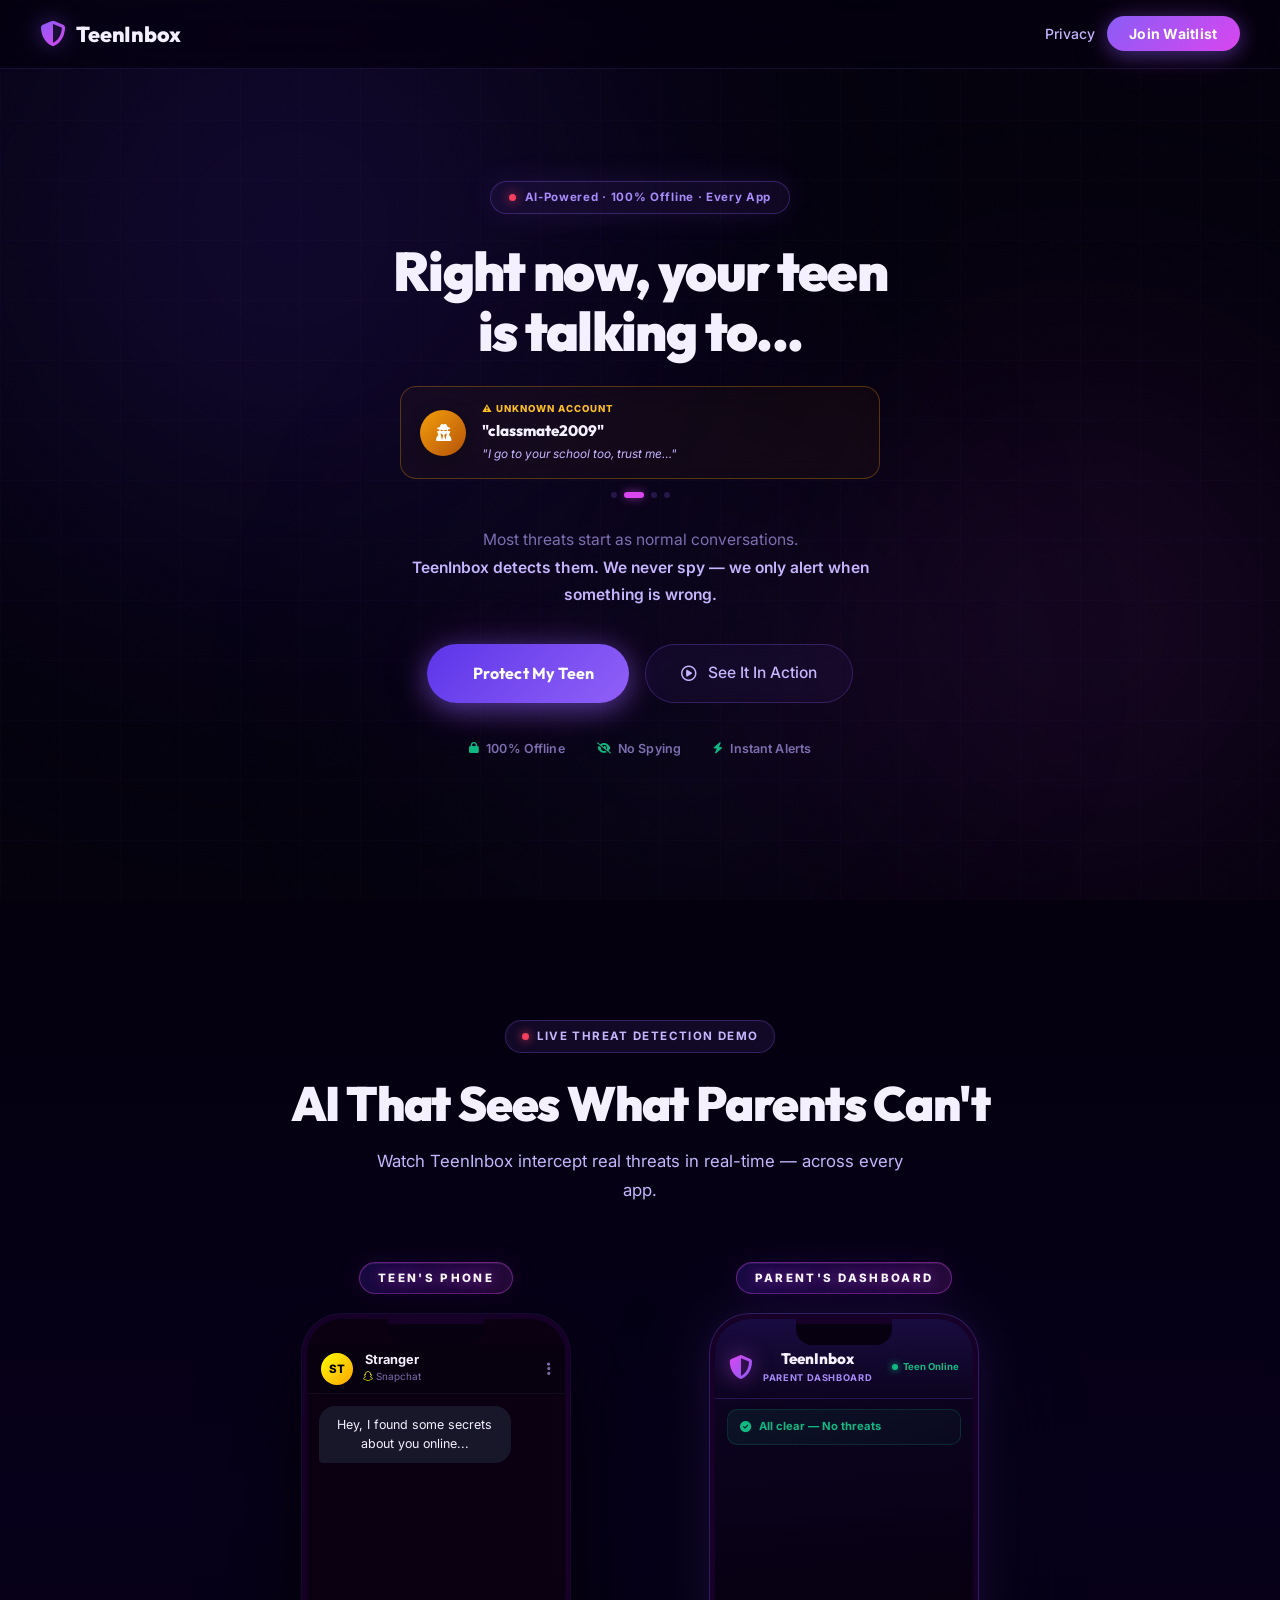
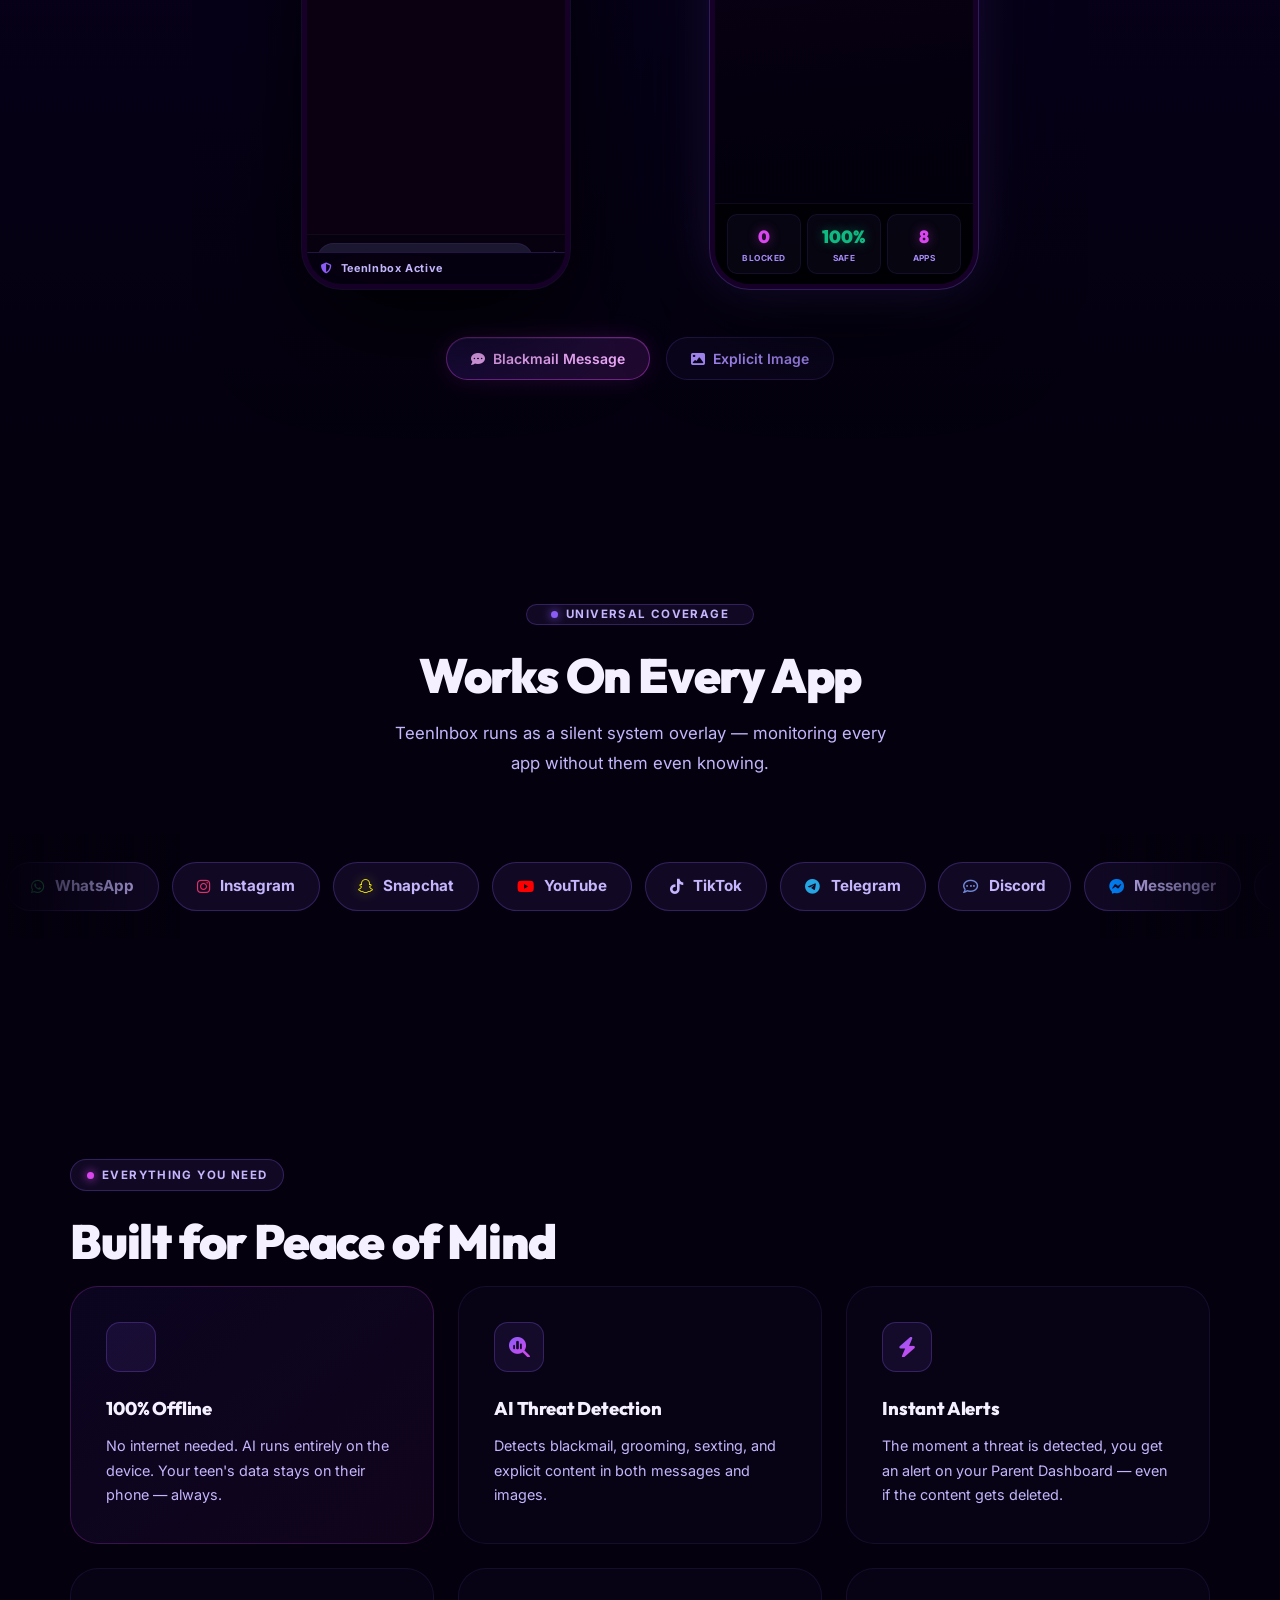
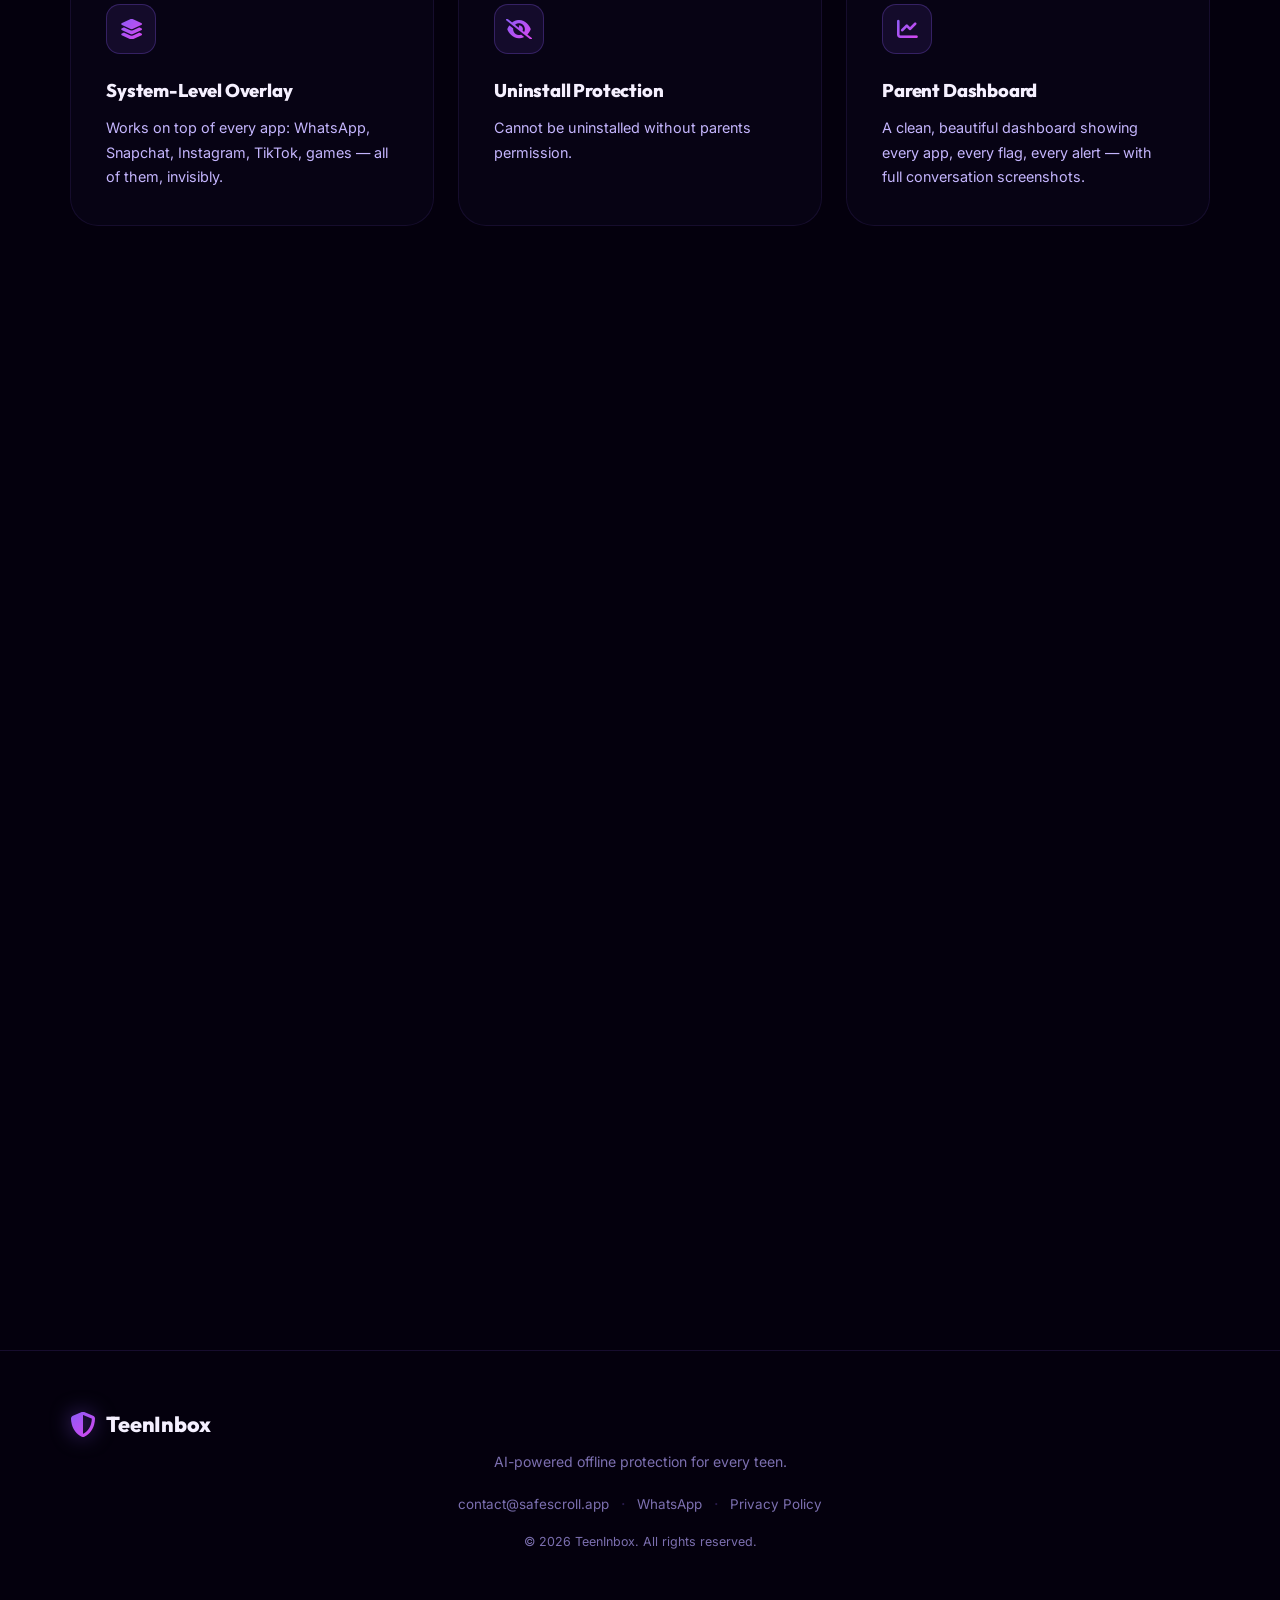
==== commit 7dbd6164: "commit" ====
--- a/index.html
+++ b/index.html
@@ -4,6 +4,7 @@
 <head>
   <meta charset="UTF-8">
   <meta name="viewport" content="width=device-width, initial-scale=1.0">
+  <meta name="theme-color" content="#04000d">
 
   <!-- ═══════════════════════════════════════════════
        PRIMARY SEO — written for what parents actually
@@ -87,7 +88,7 @@
       "@type": "Organization",
       "name": "TeenInbox",
       "url": "https://teeninbox.com",
-      "email": "hello@teeninbox.com",
+      "email": "contact@safescroll.app",
       "sameAs": ["https://teeninbox.com/privacy-policy.html"]
     },
     "featureList": [
@@ -195,7 +196,7 @@
     "logo": "https://teeninbox.com/favicon.svg",
     "contactPoint": {
       "@type": "ContactPoint",
-      "email": "hello@teeninbox.com",
+      "email": "contact@safescroll.app",
       "contactType": "customer support"
     }
   }
@@ -610,10 +611,10 @@
             <div class="contact-strip">
                 <p>Have questions? Reach out directly:</p>
                 <div class="contact-btns">
-                    <a href="https://wa.me/1234567890" target="_blank" class="contact-btn wa">
+                    <a href="https://wa.me/9363717887" target="_blank" rel="noopener noreferrer" class="contact-btn wa">
                         <i class="fa-brands fa-whatsapp"></i> Chat on WhatsApp
                     </a>
-                    <a href="mailto:hello@teeninbox.com" class="contact-btn em">
+                    <a href="mailto:contact@safescroll.app" class="contact-btn em">
                         <i class="fa-solid fa-envelope"></i> Email Us
                     </a>
                 </div>
@@ -632,9 +633,9 @@
             </div>
             <p class="footer-tagline">AI-powered offline protection for every teen.</p>
             <div class="footer-links">
-                <a href="mailto:hello@teeninbox.com">hello@teeninbox.com</a>
+                <a href="mailto:contact@safescroll.app">contact@safescroll.app</a>
                 <span>·</span>
-                <a href="https://wa.me/1234567890" target="_blank">WhatsApp</a>
+                <a href="https://wa.me/9363717887" target="_blank" rel="noopener noreferrer">WhatsApp</a>
                 <span>·</span>
                 <a href="privacy-policy.html">Privacy Policy</a>
             </div>
--- a/style.css
+++ b/style.css
@@ -1075,3 +1075,13 @@
     .waitlist-card { padding: 1.75rem; }
     .hero-trust { gap: 1.25rem; }
 }
+@media (max-width: 400px) {
+    #navbar { padding: 0 1rem; }
+    .nav-logo { font-size: 1.15rem; }
+    .nav-cta { padding: 0.45rem 1rem; font-size: 0.8rem; }
+    .hero-title { font-size: 2rem; }
+    .hero-ctas { width: 100%; padding: 0 1rem; }
+    .pp-hero h1 { font-size: 2rem; }
+    .pp-section { padding: 1.5rem 1.2rem; }
+    .contact-btn { width: 100%; justify-content: center; }
+}
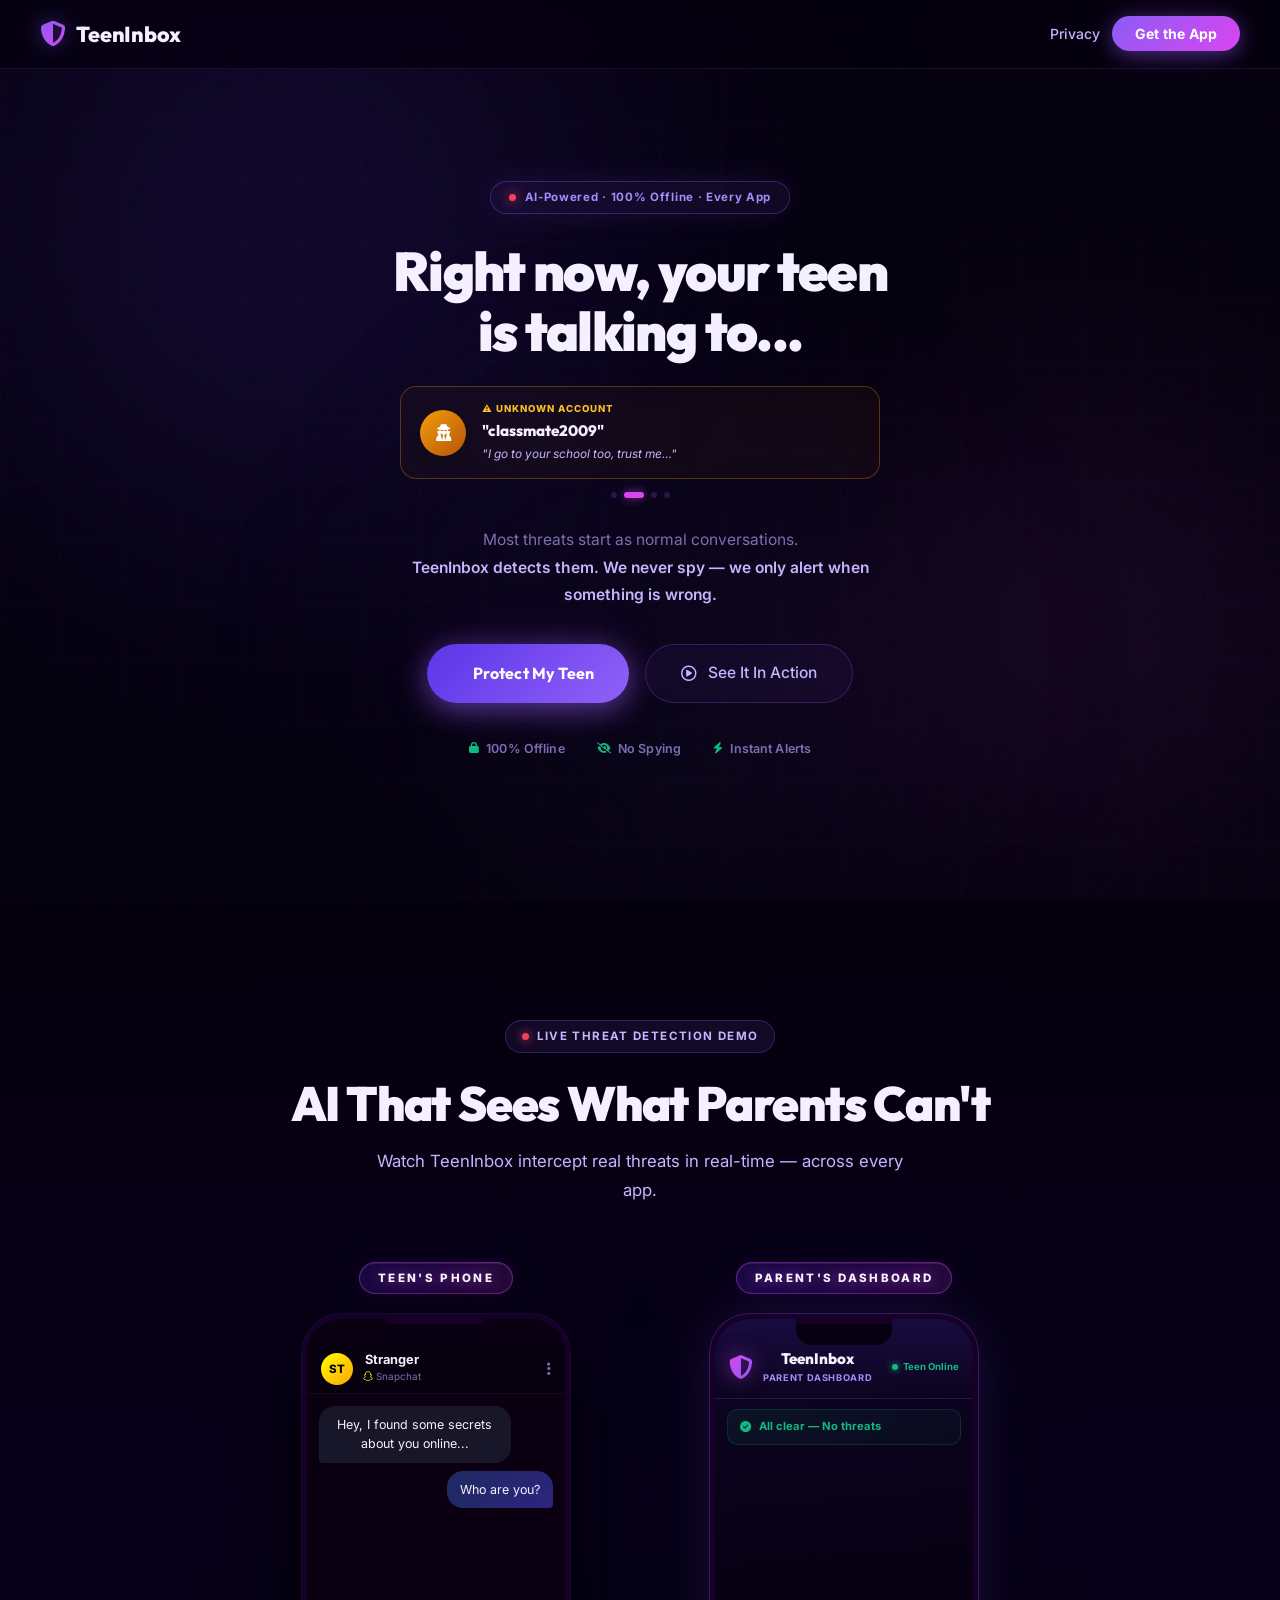
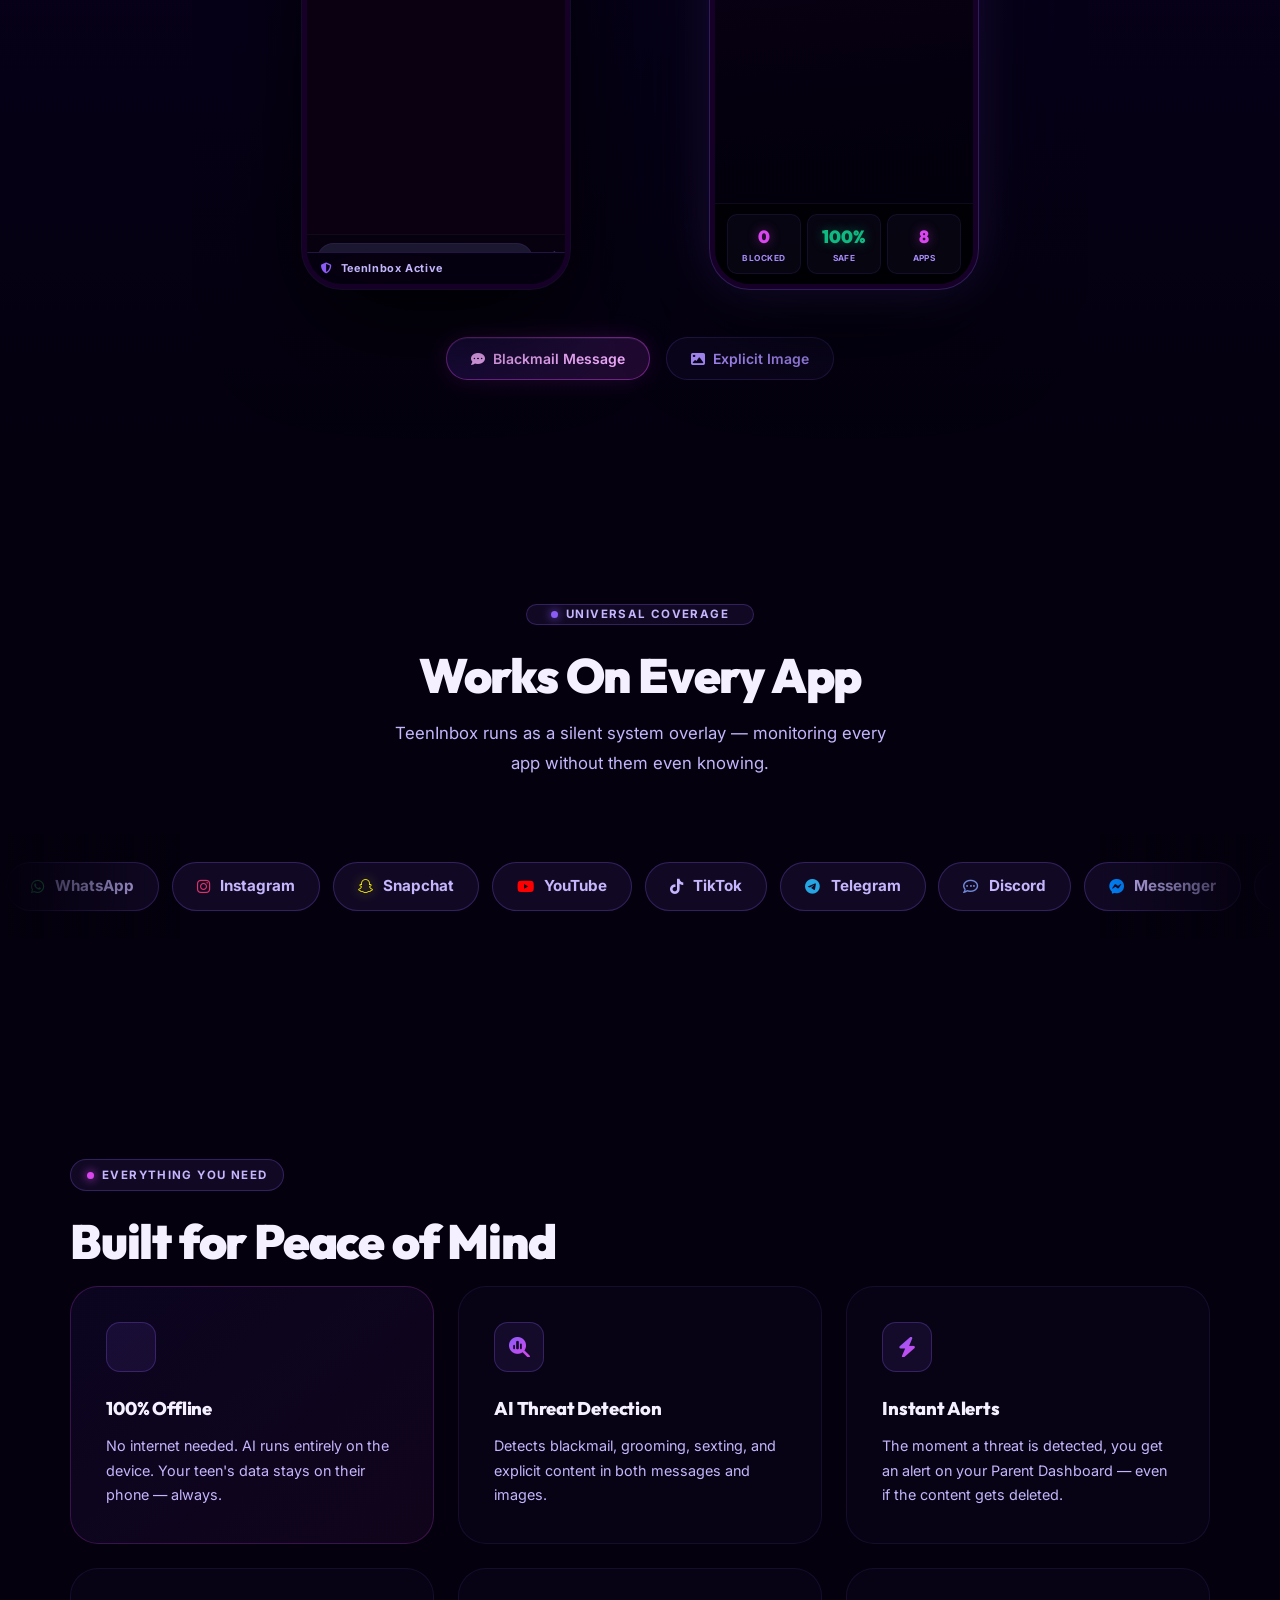
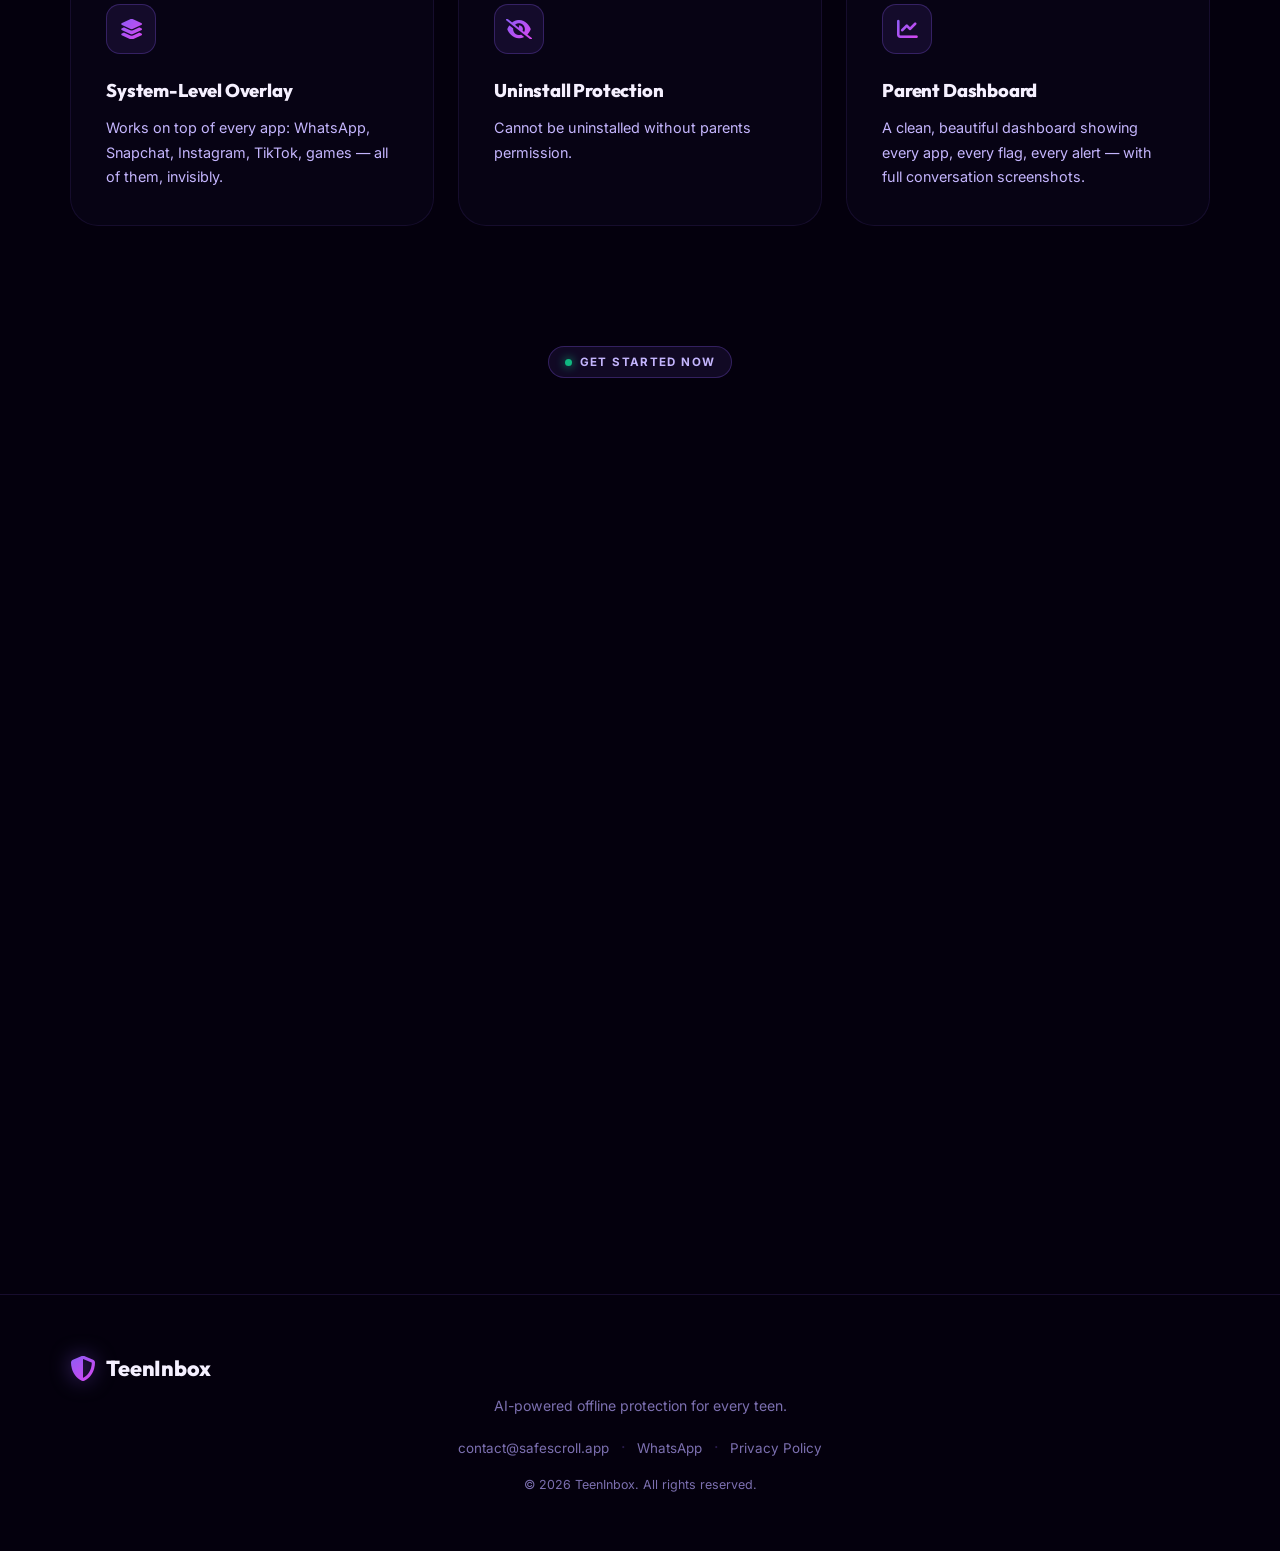
==== commit d81fb5d1: "seo" ====
--- a/index.html
+++ b/index.html
@@ -25,13 +25,13 @@
     • "teen sextortion protection app"
   -->
 
-  <title>How to Monitor Your Teen's Phone Safely | TeenInbox — AI Parental Protection App</title>
+  <title>TeenInbox | How to Protect Children from Social Media or Online Threats</title>
 
   <meta name="description"
-    content="Worried about who your teenager is talking to? TeenInbox uses on-device AI to detect grooming, blackmail, sexting &amp; online predators across WhatsApp, Snapchat, Instagram and every other app — and alerts you instantly. No spying. Private by design.">
+    content="TeenInbox uses on-device AI to protect children from social media or online threats. Detect grooming, blackmail, sexting &amp; online predators across WhatsApp, Snapchat, Instagram and every other app — and alerts you instantly.">
 
   <meta name="keywords"
-    content="how to monitor my teenager's phone, parental control app, protect child from online predators, detect cyberbullying, how to know if my teen is being groomed, monitor teen WhatsApp messages, teen sexting detection app, best parental monitoring app 2025, sextortion protection for teens, online predator alert app, child safety app iPhone Android, monitor teen social media, cyberbullying detection app, teen blackmail protection, how to see who my child is talking to, parental alert app, teen online safety, grooming detection app, monitor Snapchat Instagram TikTok kids, child protection app">
+    content="teeninbox, teen inbox, how to protect children from social media or online threats, how to monitor my teenager's phone, parental control app, protect child from online predators, detect cyberbullying, how to know if my teen is being groomed, monitor teen WhatsApp messages, teen sexting detection app, best parental monitoring app, sextortion protection for teens, online predator alert app, child safety app, monitor teen social media, cyberbullying detection app, teen blackmail protection, how to see who my child is talking to, parental alert app, teen online safety, grooming detection app, child protection app">
 
   <meta name="robots" content="index, follow, max-snippet:-1, max-image-preview:large, max-video-preview:-1">
   <meta name="author" content="TeenInbox">
@@ -78,7 +78,7 @@
     "name": "TeenInbox",
     "operatingSystem": "Android, iOS",
     "applicationCategory": "UtilitiesApplication",
-    "description": "TeenInbox is a parental monitoring app that uses on-device AI to detect online threats — including grooming, blackmail, sextortion, cyberbullying, and explicit content — across every app on your teenager's phone. All AI processing happens locally on the device. No messages ever leave the phone by default. Parents receive instant encrypted alerts the moment a threat is detected.",
+    "description": "TeenInbox is a parental monitoring app that uses on-device AI to protect children from social media or online threats. It detects grooming, blackmail, sextortion, cyberbullying, and explicit content across every app on your teenager's phone. All AI processing happens locally on the device. Parents receive instant encrypted alerts the moment a threat is detected.",
     "offers": {
       "@type": "Offer",
       "price": "0",
@@ -118,7 +118,7 @@
     "mainEntity": [
       {
         "@type": "Question",
-        "name": "How can I monitor who my teenager is talking to online?",
+        "name": "How can I monitor who my teenager is talking to online and protect them from social media or online threats?",
         "acceptedAnswer": {
           "@type": "Answer",
           "text": "TeenInbox uses on-device AI to monitor every messaging app on your teenager's phone — including WhatsApp, Snapchat, Instagram, TikTok, and Discord. You don't see private conversations; instead you receive an instant alert if the AI detects anything dangerous like grooming, blackmail, or explicit content. Privacy is preserved by default — all AI runs on the teen's phone."
@@ -233,7 +233,7 @@
             </div>
             <div class="nav-actions">
                 <a href="privacy-policy.html" class="nav-link-text">Privacy</a>
-                <a href="#waitlist" class="nav-cta">Join Waitlist</a>
+                <a href="#download" class="nav-cta">Get the App</a>
             </div>
         </div>
     </nav>
@@ -315,7 +315,7 @@
 
             <!-- CTAs -->
             <div class="hero-ctas">
-                <a href="#waitlist" class="btn-primary-main pulse-cta">
+                <a href="#download" class="btn-primary-main pulse-cta">
                     <i class="fa-solid fa-shield-check"></i>
                     Protect My Teen
                 </a>
@@ -550,19 +550,28 @@
     </section>
 
     <!-- ============================================================
-     WAITLIST SECTION
+     DOWNLOAD / WAITLIST SECTION
 ============================================================ -->
-    <section id="waitlist">
+    <section id="download">
         <div class="waitlist-inner">
             <div class="section-eyebrow">
                 <span class="badge-dot green"></span>
-                <span>Early Access</span>
-            </div>
-            <h2 class="section-title">Be First to Protect Your Teen</h2>
-            <p class="section-sub">Join thousands of parents on the waitlist. We'll notify you the moment TeenInbox launches.</p>
+                <span>Get Started Now</span>
+            </div>
+            <h2 class="section-title">Protect Your Teen Today</h2>
+            <p class="section-sub">Download TeenInbox for Android, or join the iOS waitlist to be notified when it launches.</p>
+
+            <div class="waitlist-card" style="margin-bottom: 2rem; text-align: center; background: rgba(5, 150, 105, 0.1); border: 1px solid rgba(5, 150, 105, 0.3);">
+                <h3 style="margin-bottom: 1rem; color: #fff;">Available Now on Android</h3>
+                <a href="https://play.google.com/store/apps/details?id=com.teeninbox.chat.message.monitor&pcampaignid=web_share" class="btn-primary-main pulse-cta" style="display: inline-flex; width: auto; padding: 1rem 2rem;">
+                    <i class="fa-brands fa-google-play"></i>
+                    Download for Android
+                </a>
+            </div>
 
             <div class="waitlist-card">
                 <div id="waitlist-form-wrap">
+                    <h3 style="margin-bottom: 1.5rem; text-align: center; color: #fff;">Join the iOS Waitlist</h3>
                     <form id="waitlist-form">
                         <div class="form-row">
                             <div class="form-group">
@@ -574,26 +583,11 @@
                                 <input type="tel" id="wl-phone" placeholder="+1 (555) 000-0000" required>
                             </div>
                         </div>
-                        <div class="form-group">
-                            <label><i class="fa-solid fa-mobile-screen"></i> Your Teen's Phone</label>
-                            <div class="os-toggle">
-                                <input type="radio" name="os" id="os-ios" value="iOS" checked>
-                                <label for="os-ios" class="os-opt">
-                                    <i class="fa-brands fa-apple fs-4"></i>
-                                    <span>iOS</span>
-                                </label>
-                                <input type="radio" name="os" id="os-android" value="Android">
-                                <label for="os-android" class="os-opt">
-                                    <i class="fa-brands fa-android fs-4"></i>
-                                    <span>Android</span>
-                                </label>
-                            </div>
-                        </div>
                         <button type="submit" class="btn-primary-main btn-submit-main">
-                            <i class="fa-solid fa-shield-check"></i>
-                            Secure My Spot — It's Free
+                            <i class="fa-brands fa-apple"></i>
+                            Secure My iOS Spot — It's Free
                         </button>
-                        <p class="form-disclaimer">No spam. No credit card. Just an alert when we launch.</p>
+                        <p class="form-disclaimer">No spam. No credit card. Just an alert when the iOS app launches.</p>
                     </form>
                 </div>
                 <div id="waitlist-success" class="d-none">
@@ -601,8 +595,8 @@
                         <div class="success-ring"></div>
                         <i class="fa-solid fa-shield-check success-icon-main"></i>
                     </div>
-                    <h3>You're Protected!</h3>
-                    <p>We've got you on the list. You'll be the first to know when TeenInbox launches.</p>
+                    <h3>You're on the iOS Waitlist!</h3>
+                    <p>We've got you on the list. You'll be the first to know when TeenInbox for iOS launches.</p>
                 </div>
             </div>
 
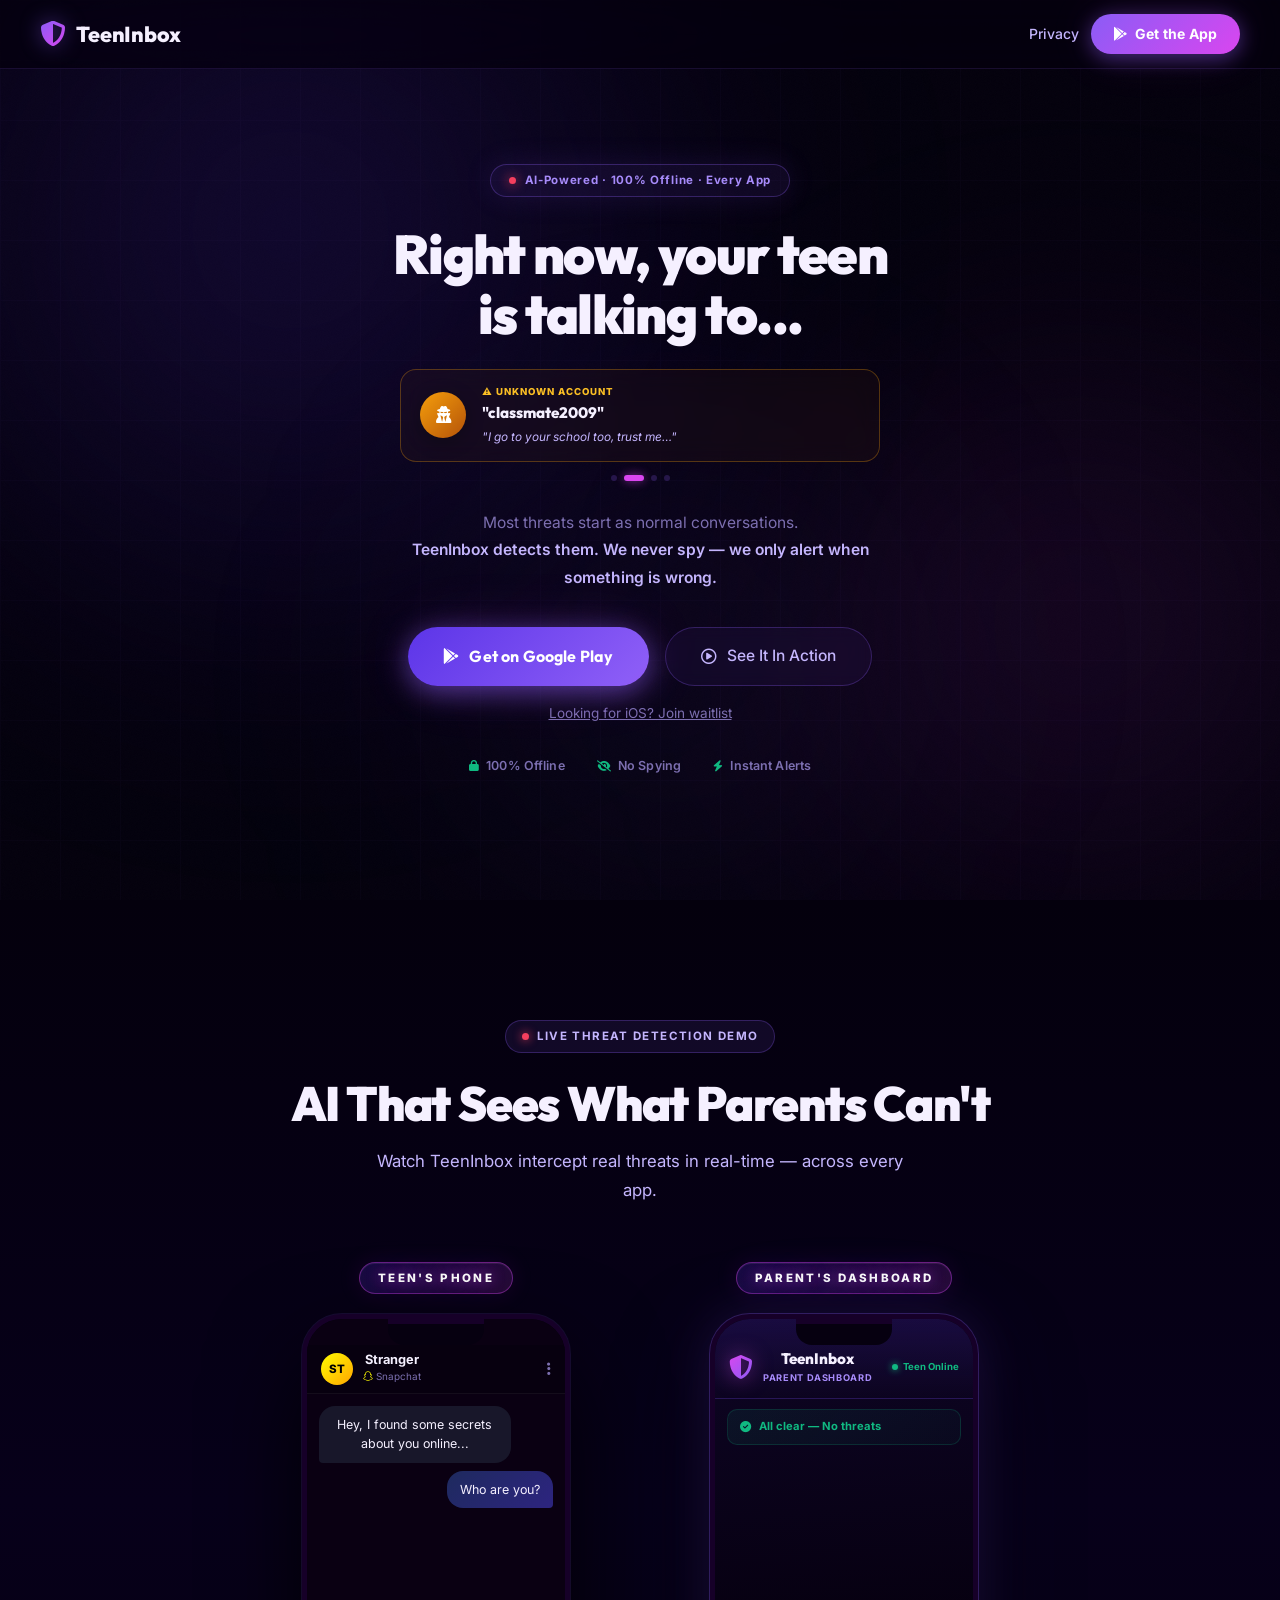
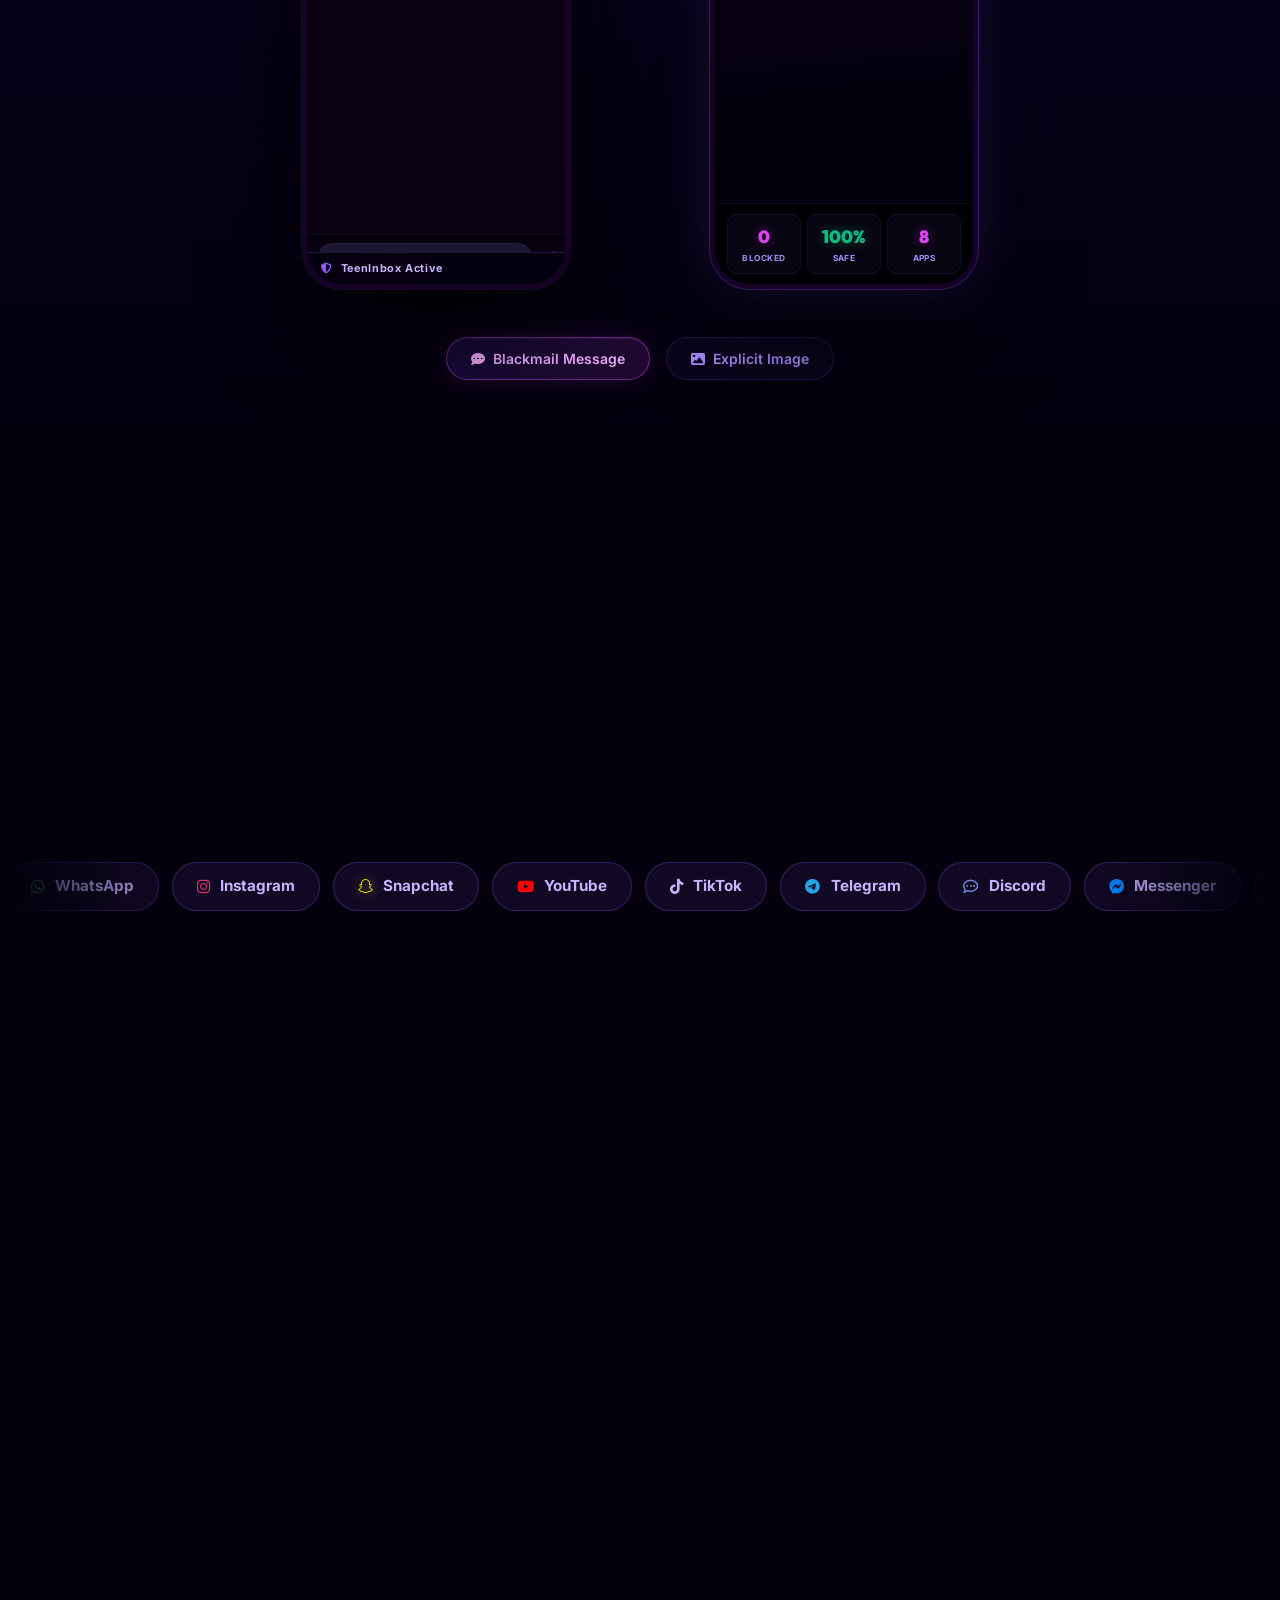
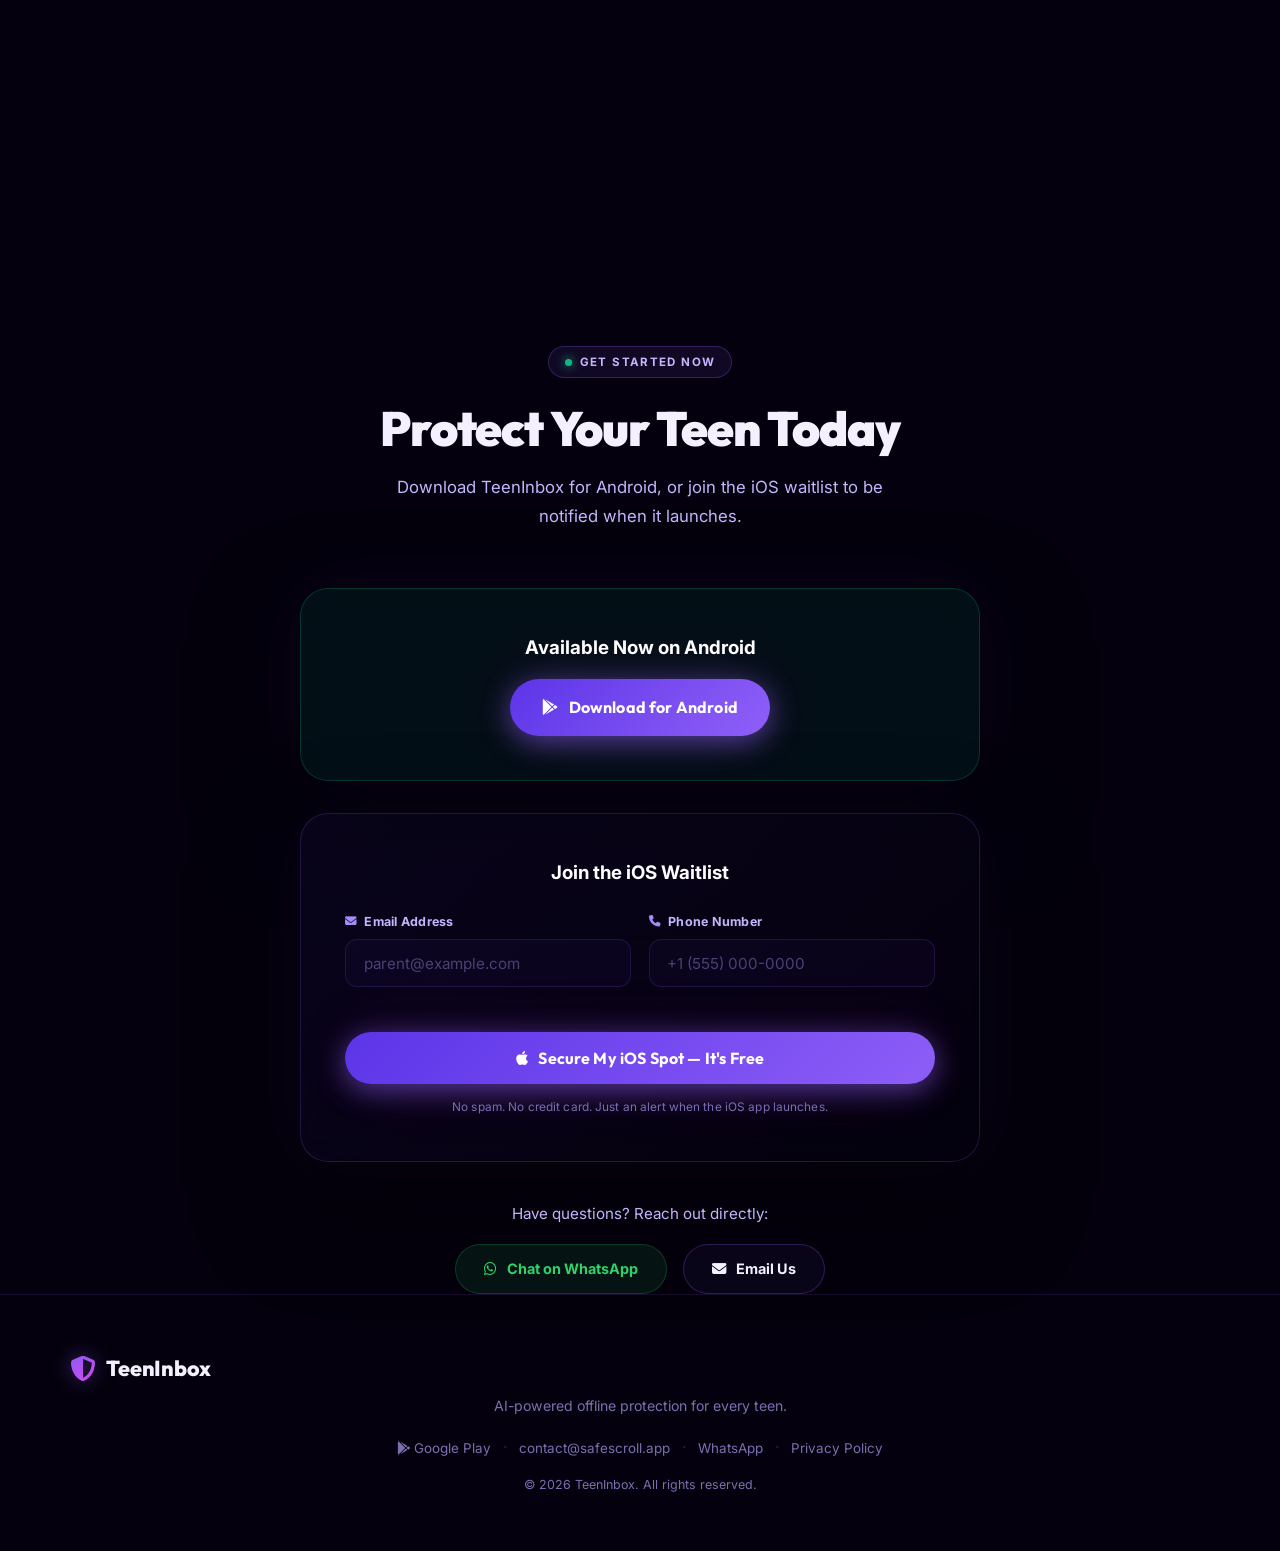
==== commit 2f8f26ff: "changes" ====
--- a/index.html
+++ b/index.html
@@ -84,12 +84,17 @@
       "price": "0",
       "priceCurrency": "USD"
     },
+    "downloadUrl": "https://play.google.com/store/apps/details?id=com.teeninbox.chat.message.monitor&pcampaignid=web_share",
+    "installUrl": "https://play.google.com/store/apps/details?id=com.teeninbox.chat.message.monitor&pcampaignid=web_share",
     "publisher": {
       "@type": "Organization",
       "name": "TeenInbox",
       "url": "https://teeninbox.com",
       "email": "contact@safescroll.app",
-      "sameAs": ["https://teeninbox.com/privacy-policy.html"]
+      "sameAs": [
+        "https://teeninbox.com/privacy-policy.html",
+        "https://play.google.com/store/apps/details?id=com.teeninbox.chat.message.monitor&pcampaignid=web_share"
+      ]
     },
     "featureList": [
       "Monitor teen WhatsApp messages for threats",
@@ -233,7 +238,7 @@
             </div>
             <div class="nav-actions">
                 <a href="privacy-policy.html" class="nav-link-text">Privacy</a>
-                <a href="#download" class="nav-cta">Get the App</a>
+                <a href="https://play.google.com/store/apps/details?id=com.teeninbox.chat.message.monitor&pcampaignid=web_share" target="_blank" rel="noopener noreferrer" class="nav-cta"><i class="fa-brands fa-google-play"></i> Get the App</a>
             </div>
         </div>
     </nav>
@@ -315,15 +320,16 @@
 
             <!-- CTAs -->
             <div class="hero-ctas">
-                <a href="#download" class="btn-primary-main pulse-cta">
-                    <i class="fa-solid fa-shield-check"></i>
-                    Protect My Teen
+                <a href="https://play.google.com/store/apps/details?id=com.teeninbox.chat.message.monitor&pcampaignid=web_share" target="_blank" rel="noopener noreferrer" class="btn-primary-main pulse-cta">
+                    <i class="fa-brands fa-google-play"></i>
+                    Get on Google Play
                 </a>
                 <a href="#demo" class="btn-ghost">
                     <i class="fa-regular fa-circle-play"></i>
                     See It In Action
                 </a>
             </div>
+            <a href="#download" class="hero-ios-link" style="color: var(--text-3); font-size: 0.85rem; margin-top: -1.2rem; margin-bottom: 2rem; text-decoration: underline; transition: color 0.2s;">Looking for iOS? Join waitlist</a>
 
             <!-- Trust pills -->
             <div class="hero-trust">
@@ -563,7 +569,7 @@
 
             <div class="waitlist-card" style="margin-bottom: 2rem; text-align: center; background: rgba(5, 150, 105, 0.1); border: 1px solid rgba(5, 150, 105, 0.3);">
                 <h3 style="margin-bottom: 1rem; color: #fff;">Available Now on Android</h3>
-                <a href="https://play.google.com/store/apps/details?id=com.teeninbox.chat.message.monitor&pcampaignid=web_share" class="btn-primary-main pulse-cta" style="display: inline-flex; width: auto; padding: 1rem 2rem;">
+                <a href="https://play.google.com/store/apps/details?id=com.teeninbox.chat.message.monitor&pcampaignid=web_share" target="_blank" rel="noopener noreferrer" class="btn-primary-main pulse-cta" style="display: inline-flex; width: auto; padding: 1rem 2rem;">
                     <i class="fa-brands fa-google-play"></i>
                     Download for Android
                 </a>
@@ -627,6 +633,8 @@
             </div>
             <p class="footer-tagline">AI-powered offline protection for every teen.</p>
             <div class="footer-links">
+                <a href="https://play.google.com/store/apps/details?id=com.teeninbox.chat.message.monitor&pcampaignid=web_share" target="_blank" rel="noopener noreferrer"><i class="fa-brands fa-google-play"></i> Google Play</a>
+                <span>·</span>
                 <a href="mailto:contact@safescroll.app">contact@safescroll.app</a>
                 <span>·</span>
                 <a href="https://wa.me/9363717887" target="_blank" rel="noopener noreferrer">WhatsApp</a>
--- a/style.css
+++ b/style.css
@@ -150,6 +150,7 @@
     filter: drop-shadow(0 0 10px rgba(139,92,246,0.5));
 }
 .nav-cta {
+    display: inline-flex; align-items: center; gap: 0.45rem;
     padding: 0.55rem 1.4rem; border-radius: 50px;
     background: linear-gradient(135deg, var(--purple), var(--fuchsia));
     color: #fff; font-weight: 700; font-size: 0.875rem;
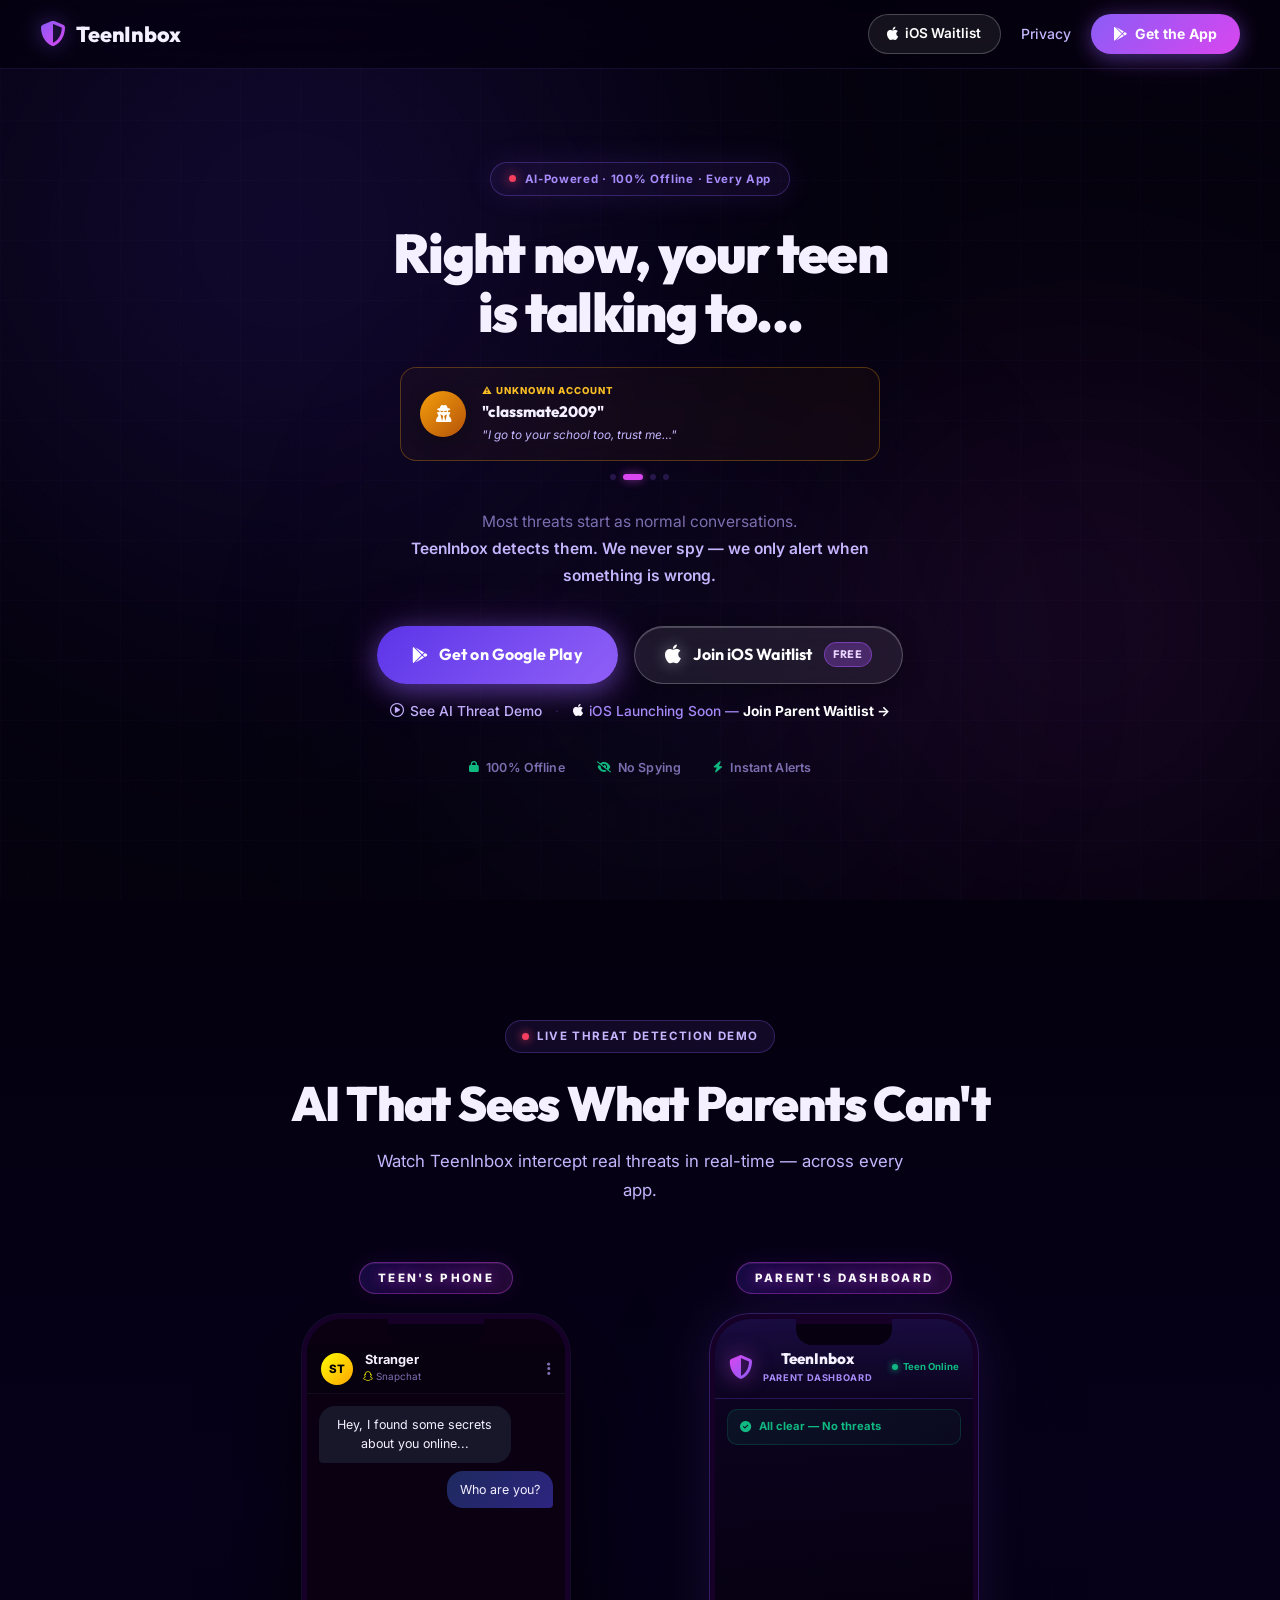
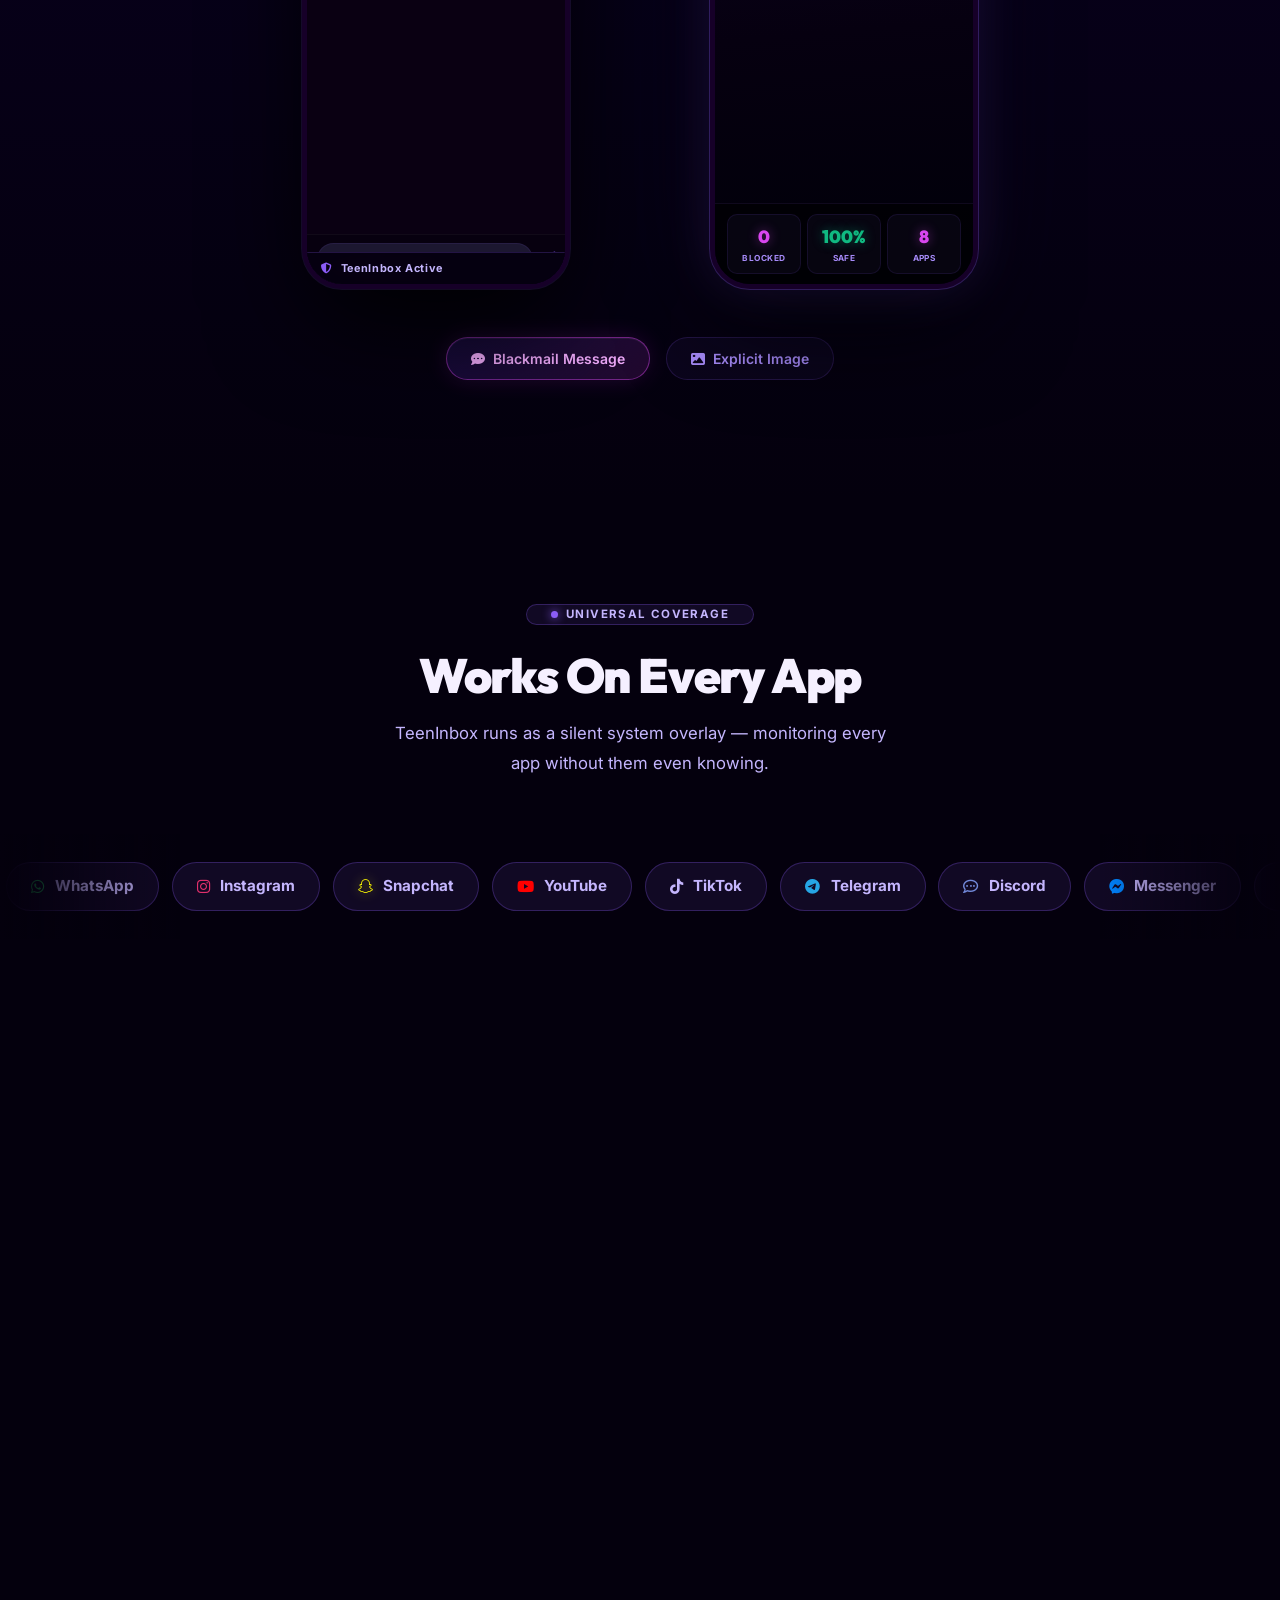
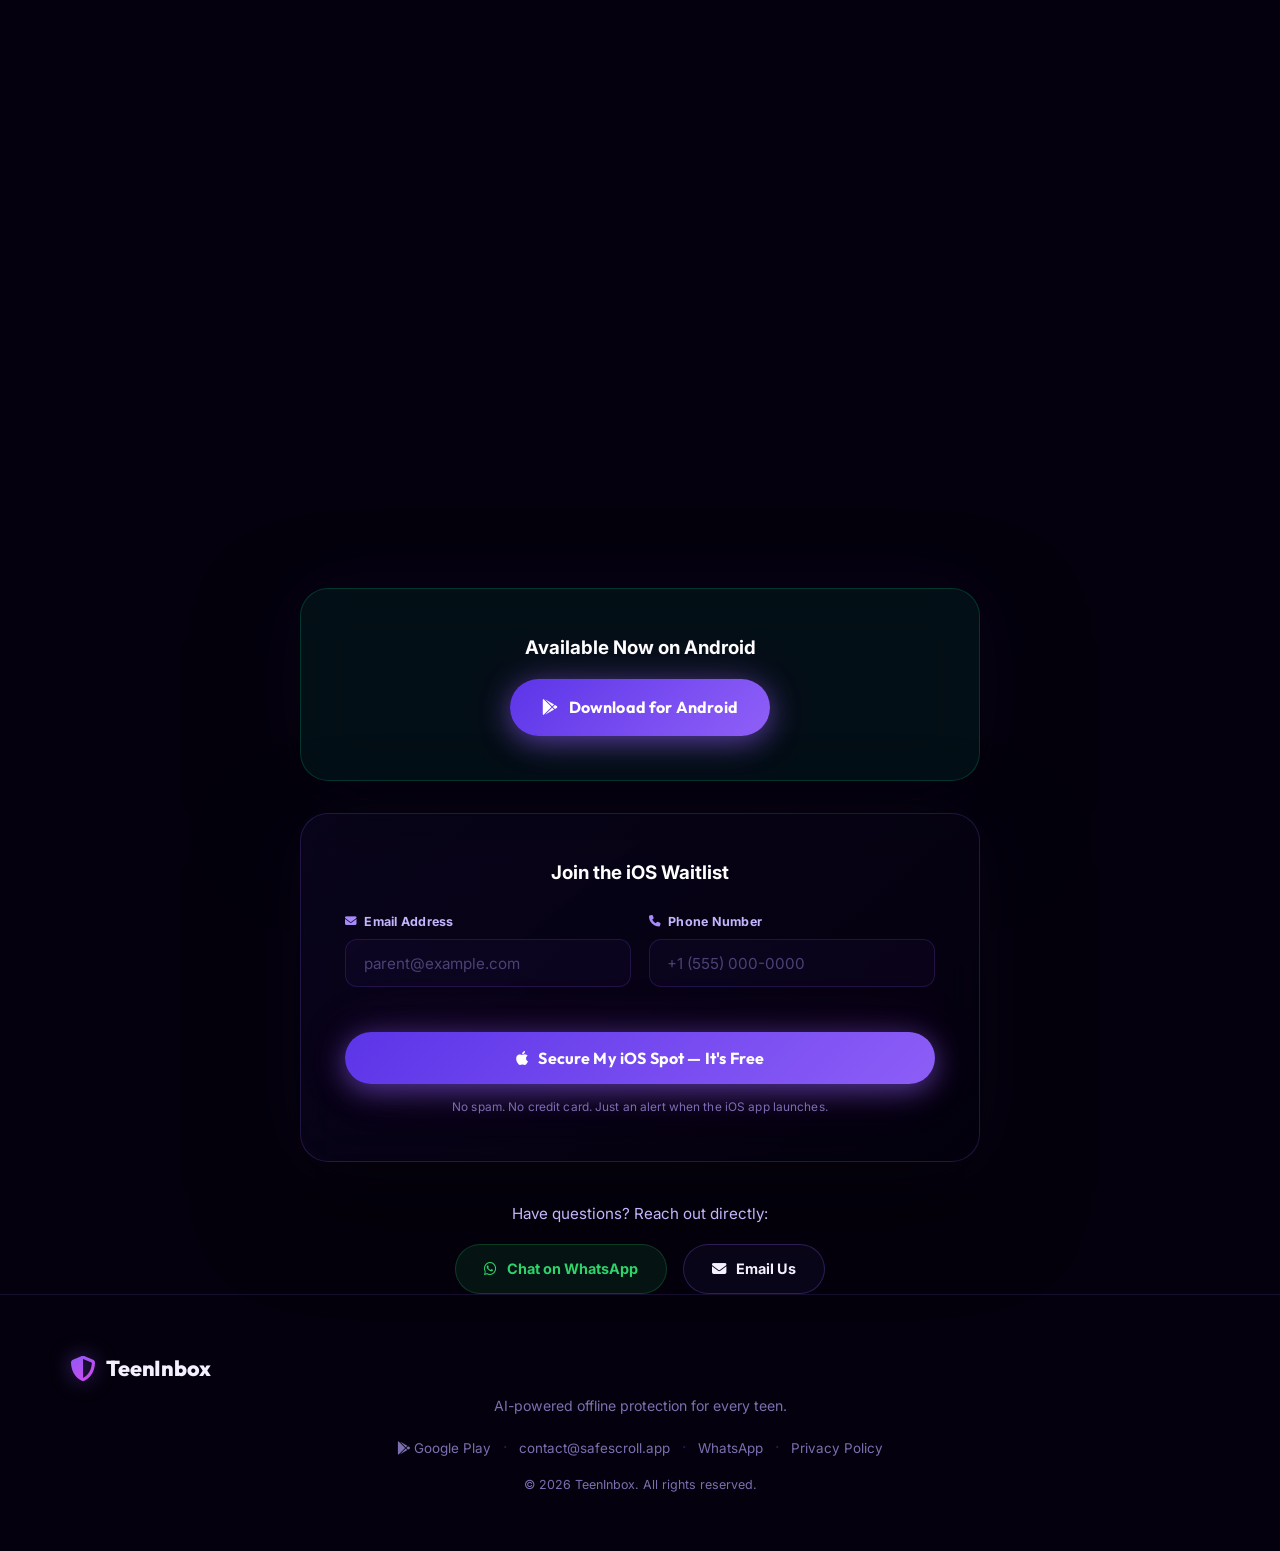
==== commit c82ca1cc: "changes" ====
--- a/index.html
+++ b/index.html
@@ -237,6 +237,7 @@
                 <span>TeenInbox</span>
             </div>
             <div class="nav-actions">
+                <a href="#download" class="nav-ios-cta open-waitlist-modal"><i class="fa-brands fa-apple"></i> <span>iOS Waitlist</span></a>
                 <a href="privacy-policy.html" class="nav-link-text">Privacy</a>
                 <a href="https://play.google.com/store/apps/details?id=com.teeninbox.chat.message.monitor&pcampaignid=web_share" target="_blank" rel="noopener noreferrer" class="nav-cta"><i class="fa-brands fa-google-play"></i> Get the App</a>
             </div>
@@ -322,14 +323,27 @@
             <div class="hero-ctas">
                 <a href="https://play.google.com/store/apps/details?id=com.teeninbox.chat.message.monitor&pcampaignid=web_share" target="_blank" rel="noopener noreferrer" class="btn-primary-main pulse-cta">
                     <i class="fa-brands fa-google-play"></i>
-                    Get on Google Play
+                    <span>Get on Google Play</span>
                 </a>
-                <a href="#demo" class="btn-ghost">
+                <a href="#download" class="btn-apple-main open-waitlist-modal" id="hero-ios-btn">
+                    <i class="fa-brands fa-apple"></i>
+                    <span>Join iOS Waitlist</span>
+                    <span class="btn-apple-badge">Free</span>
+                </a>
+            </div>
+
+            <!-- Demo link & platform indicator -->
+            <div class="hero-cta-meta">
+                <a href="#demo" class="hero-demo-link">
                     <i class="fa-regular fa-circle-play"></i>
-                    See It In Action
+                    <span>See AI Threat Demo</span>
                 </a>
-            </div>
-            <a href="#download" class="hero-ios-link" style="color: var(--text-3); font-size: 0.85rem; margin-top: -1.2rem; margin-bottom: 2rem; text-decoration: underline; transition: color 0.2s;">Looking for iOS? Join waitlist</a>
+                <span class="hero-meta-dot">·</span>
+                <a href="#download" class="hero-ios-notice open-waitlist-modal">
+                    <i class="fa-brands fa-apple"></i>
+                    <span>iOS Launching Soon — <strong>Join Parent Waitlist &rarr;</strong></span>
+                </a>
+            </div>
 
             <!-- Trust pills -->
             <div class="hero-trust">
@@ -575,7 +589,7 @@
                 </a>
             </div>
 
-            <div class="waitlist-card">
+            <div class="waitlist-card" id="ios-waitlist">
                 <div id="waitlist-form-wrap">
                     <h3 style="margin-bottom: 1.5rem; text-align: center; color: #fff;">Join the iOS Waitlist</h3>
                     <form id="waitlist-form">
@@ -645,6 +659,49 @@
         </div>
     </footer>
 
+    <!-- ============================================================
+     IOS WAITLIST MODAL
+============================================================ -->
+    <div id="ios-modal" class="ios-modal-backdrop d-none" aria-hidden="true" role="dialog" aria-modal="true" aria-labelledby="ios-modal-title">
+        <div class="ios-modal-box">
+            <button type="button" class="ios-modal-close" id="ios-modal-close" aria-label="Close modal">&times;</button>
+            <div class="ios-modal-header">
+                <div class="ios-modal-icon">
+                    <i class="fa-brands fa-apple"></i>
+                </div>
+                <h3 id="ios-modal-title">Join the iOS Waitlist</h3>
+                <p>Be the first to protect your teen when TeenInbox launches on iPhone. Early access is 100% free.</p>
+            </div>
+            
+            <form id="modal-waitlist-form">
+                <div class="form-group" style="text-align: left; margin-bottom: 1rem;">
+                    <label for="modal-wl-email"><i class="fa-solid fa-envelope"></i> Email Address</label>
+                    <input type="email" id="modal-wl-email" placeholder="parent@example.com" required>
+                </div>
+                <div class="form-group" style="text-align: left; margin-bottom: 1.5rem;">
+                    <label for="modal-wl-phone"><i class="fa-solid fa-phone"></i> Phone Number</label>
+                    <input type="tel" id="modal-wl-phone" placeholder="+1 (555) 000-0000" required>
+                </div>
+                <button type="submit" class="btn-primary-main btn-submit-main" style="width: 100%; justify-content: center;">
+                    <i class="fa-brands fa-apple"></i>
+                    Secure My iOS Spot — It's Free
+                </button>
+                <p class="form-disclaimer" style="margin-top: 0.75rem; text-align: center;">No spam. No credit card. Just an alert when the iOS app launches.</p>
+                <a href="#download" class="modal-scroll-link" id="modal-scroll-link">Or view full app features below &darr;</a>
+            </form>
+
+            <div id="modal-waitlist-success" class="d-none" style="text-align: center; padding: 1.5rem 0;">
+                <div class="success-animation">
+                    <div class="success-ring"></div>
+                    <i class="fa-solid fa-shield-check success-icon-main"></i>
+                </div>
+                <h3 style="color: #fff; margin-bottom: 0.5rem;">You're on the iOS Waitlist!</h3>
+                <p style="color: var(--text-2); font-size: 0.95rem;">We'll notify you first the moment TeenInbox is available on the App Store.</p>
+                <button type="button" class="btn-ghost" id="modal-success-done" style="margin-top: 1.25rem;">Done</button>
+            </div>
+        </div>
+    </div>
+
     <script src="script.js"></script>
     <script>document.getElementById('footer-year').textContent = new Date().getFullYear();</script>
 </body>
--- a/style.css
+++ b/style.css
@@ -148,6 +148,26 @@
     background: linear-gradient(140deg, var(--purple), var(--fuchsia));
     -webkit-background-clip: text; -webkit-text-fill-color: transparent;
     filter: drop-shadow(0 0 10px rgba(139,92,246,0.5));
+}
+.nav-actions {
+    display: flex; align-items: center; gap: 0.75rem;
+}
+.nav-ios-cta {
+    display: inline-flex; align-items: center; gap: 0.45rem;
+    padding: 0.48rem 1.15rem; border-radius: 50px;
+    background: rgba(255, 255, 255, 0.07);
+    border: 1px solid rgba(255, 255, 255, 0.22);
+    color: #fff; font-weight: 600; font-size: 0.85rem;
+    text-decoration: none; transition: var(--transition);
+    backdrop-filter: blur(10px); cursor: pointer;
+}
+.nav-ios-cta i { font-size: 0.95rem; }
+.nav-ios-cta:hover {
+    background: rgba(255, 255, 255, 0.16);
+    border-color: rgba(255, 255, 255, 0.45);
+    transform: translateY(-2px);
+    box-shadow: 0 4px 18px rgba(255, 255, 255, 0.12);
+    color: #fff;
 }
 .nav-cta {
     display: inline-flex; align-items: center; gap: 0.45rem;
@@ -267,6 +287,38 @@
     border-color: var(--border-3);
 }
 
+.btn-apple-main {
+    display: inline-flex; align-items: center; gap: 0.75rem;
+    padding: 0.95rem 1.85rem; border-radius: 50px;
+    background: rgba(255, 255, 255, 0.08);
+    border: 1px solid rgba(255, 255, 255, 0.24);
+    color: #fff; font-family: 'Outfit', sans-serif;
+    font-size: 1rem; font-weight: 700;
+    text-decoration: none; transition: var(--transition);
+    backdrop-filter: blur(16px); -webkit-backdrop-filter: blur(16px);
+    box-shadow: 0 4px 24px rgba(0, 0, 0, 0.35), inset 0 1px 0 rgba(255, 255, 255, 0.2);
+    cursor: pointer; position: relative;
+}
+.btn-apple-main i.fa-apple {
+    font-size: 1.35rem; color: #fff;
+    filter: drop-shadow(0 0 8px rgba(255, 255, 255, 0.35));
+}
+.btn-apple-main:hover {
+    transform: translateY(-3px) scale(1.02);
+    background: rgba(255, 255, 255, 0.16);
+    border-color: rgba(255, 255, 255, 0.5);
+    box-shadow: 0 12px 40px rgba(255, 255, 255, 0.14), 0 4px 20px rgba(0, 0, 0, 0.5);
+    color: #fff;
+}
+.btn-apple-main:active { transform: translateY(-1px) scale(0.99); }
+.btn-apple-badge {
+    font-size: 0.68rem; font-weight: 700; text-transform: uppercase;
+    letter-spacing: 0.05em; padding: 0.2rem 0.55rem; border-radius: 50px;
+    background: rgba(168, 85, 247, 0.3);
+    border: 1px solid rgba(168, 85, 247, 0.5);
+    color: #e9d5ff;
+}
+
 /* ============================================================
    HERO
 ============================================================ */
@@ -308,8 +360,28 @@
 .hero-sub strong { color: var(--text-2); font-weight: 600; }
 .hero-ctas {
     display: flex; gap: 1rem; justify-content: center;
-    flex-wrap: wrap; margin-bottom: 2.25rem;
-}
+    flex-wrap: wrap; margin-bottom: 1.25rem;
+}
+.hero-cta-meta {
+    display: flex; align-items: center; justify-content: center;
+    gap: 0.85rem; margin-top: -0.25rem; margin-bottom: 2.25rem;
+    font-size: 0.86rem; color: var(--text-3); flex-wrap: wrap;
+}
+.hero-demo-link {
+    display: inline-flex; align-items: center; gap: 0.4rem;
+    color: var(--text-2); text-decoration: none;
+    transition: color 0.2s, transform 0.2s; font-weight: 500;
+}
+.hero-demo-link:hover { color: #fff; transform: translateY(-1px); }
+.hero-meta-dot { color: var(--border-2); }
+.hero-ios-notice {
+    display: inline-flex; align-items: center; gap: 0.4rem;
+    color: var(--violet); font-weight: 500; cursor: pointer;
+    text-decoration: none; transition: color 0.2s;
+}
+.hero-ios-notice:hover { color: #fff; }
+.hero-ios-notice i { color: #fff; }
+.hero-ios-notice strong { color: #fff; }
 .hero-trust {
     display: flex; gap: 2rem; justify-content: center;
     flex-wrap: wrap;
@@ -1052,6 +1124,58 @@
 .reveal-stagger.visible > *:nth-child(6) { opacity: 1; transform: none; transition-delay: 0.40s; }
 
 /* ============================================================
+   IOS WAITLIST MODAL
+============================================================ */
+.ios-modal-backdrop {
+    position: fixed; inset: 0; z-index: 9999;
+    background: rgba(4, 0, 13, 0.82);
+    backdrop-filter: blur(18px); -webkit-backdrop-filter: blur(18px);
+    display: flex; align-items: center; justify-content: center;
+    padding: 1.25rem; opacity: 0; visibility: hidden;
+    transition: opacity 0.25s ease, visibility 0.25s ease;
+}
+.ios-modal-backdrop.active { opacity: 1; visibility: visible; }
+.ios-modal-box {
+    background: linear-gradient(145deg, rgba(28, 16, 52, 0.98), rgba(12, 6, 26, 0.99));
+    border: 1px solid rgba(168, 85, 247, 0.4);
+    box-shadow: 0 24px 80px rgba(0, 0, 0, 0.8), 0 0 60px rgba(168, 85, 247, 0.2);
+    border-radius: 1.5rem; max-width: 460px; width: 100%;
+    padding: 2.2rem 2rem 2rem; position: relative;
+    transform: scale(0.92) translateY(10px);
+    transition: transform 0.25s cubic-bezier(0.16, 1, 0.3, 1);
+}
+.ios-modal-backdrop.active .ios-modal-box { transform: scale(1) translateY(0); }
+.ios-modal-close {
+    position: absolute; top: 1rem; right: 1.25rem;
+    background: transparent; border: none; color: var(--text-2);
+    font-size: 1.75rem; line-height: 1; cursor: pointer;
+    transition: color 0.2s, transform 0.2s; padding: 0.25rem 0.5rem;
+}
+.ios-modal-close:hover { color: #fff; transform: scale(1.15); }
+.ios-modal-icon {
+    width: 58px; height: 58px; border-radius: 50%;
+    background: rgba(255, 255, 255, 0.08);
+    border: 1px solid rgba(255, 255, 255, 0.22);
+    display: flex; align-items: center; justify-content: center;
+    margin: 0 auto 1.25rem; font-size: 1.75rem; color: #fff;
+    box-shadow: 0 0 30px rgba(255, 255, 255, 0.1);
+}
+.ios-modal-header { text-align: center; margin-bottom: 1.5rem; }
+.ios-modal-header h3 {
+    font-family: 'Outfit', sans-serif; font-size: 1.45rem;
+    font-weight: 800; color: #fff; margin-bottom: 0.5rem;
+}
+.ios-modal-header p {
+    font-size: 0.9rem; color: var(--text-2); line-height: 1.55; margin: 0;
+}
+.modal-scroll-link {
+    display: block; text-align: center; margin-top: 1rem;
+    font-size: 0.85rem; color: var(--text-3); text-decoration: underline;
+    transition: color 0.2s; cursor: pointer;
+}
+.modal-scroll-link:hover { color: #fff; }
+
+/* ============================================================
    RESPONSIVE
 ============================================================ */
 @media (max-width: 900px) {
@@ -1070,16 +1194,22 @@
     .parent-device-wrapper { order: 3; }
     #hero { padding: 100px 1.25rem 60px; }
     .hero-ctas { flex-direction: column; align-items: center; }
-    .btn-primary-main, .btn-ghost { width: 100%; justify-content: center; }
+    .btn-primary-main, .btn-apple-main, .btn-ghost { width: 100%; justify-content: center; }
     .features-grid { gap: 1rem; }
     .feature-card { padding: 1.75rem; }
     .waitlist-card { padding: 1.75rem; }
     .hero-trust { gap: 1.25rem; }
 }
+@media (max-width: 480px) {
+    .nav-actions .nav-link-text { display: none; }
+    .nav-ios-cta { padding: 0.42rem 0.8rem; font-size: 0.78rem; }
+    .nav-cta { padding: 0.42rem 0.9rem; font-size: 0.78rem; }
+    .hero-cta-meta { flex-direction: column; gap: 0.45rem; }
+    .hero-meta-dot { display: none; }
+}
 @media (max-width: 400px) {
-    #navbar { padding: 0 1rem; }
+    #navbar { padding: 0 0.8rem; }
     .nav-logo { font-size: 1.15rem; }
-    .nav-cta { padding: 0.45rem 1rem; font-size: 0.8rem; }
     .hero-title { font-size: 2rem; }
     .hero-ctas { width: 100%; padding: 0 1rem; }
     .pp-hero h1 { font-size: 2rem; }
